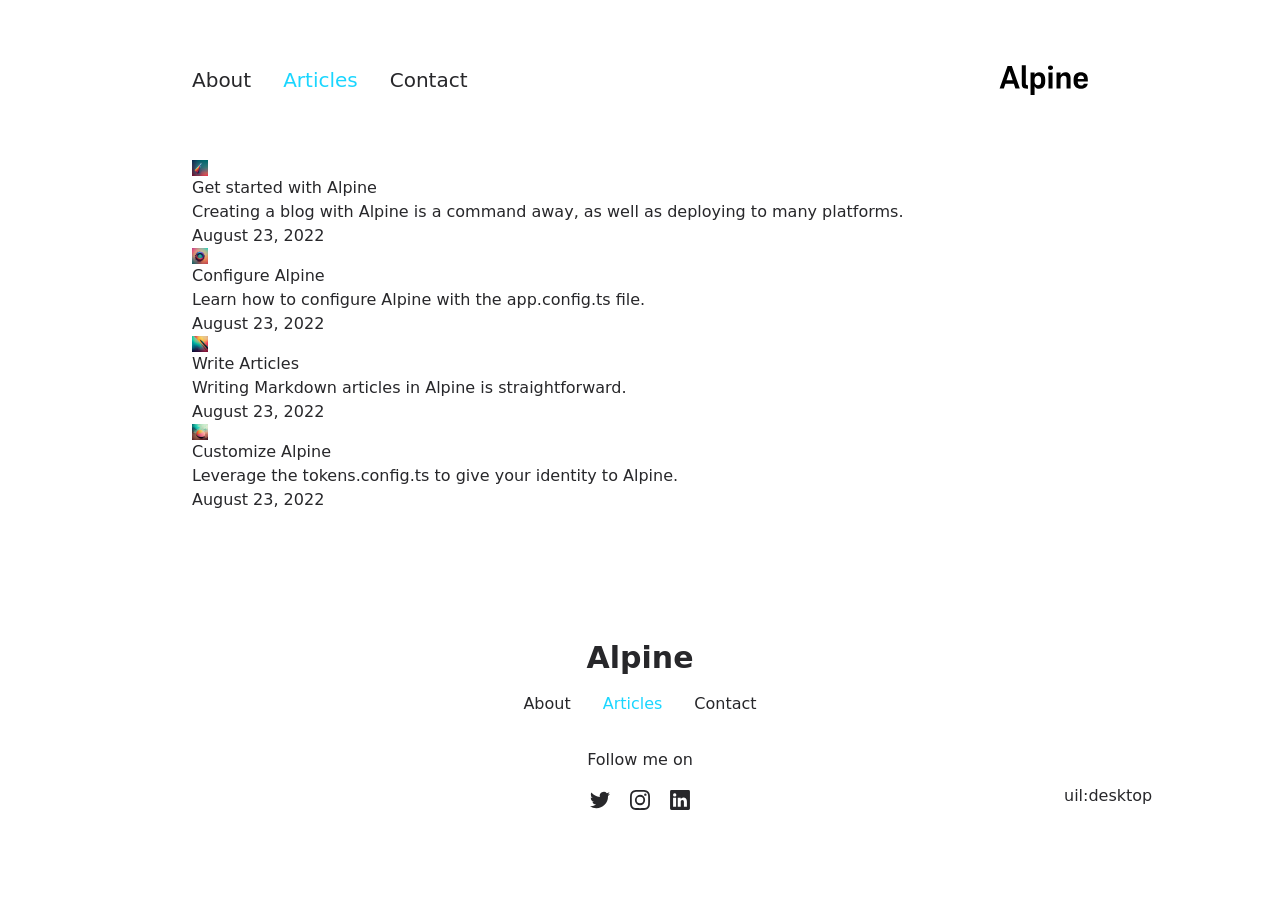
==== articles/index.html @ 0b869fdc "Deploying to gh-pages from @ jnelaw/ce-alpine@2fc4d2d5ad911699469a47e5c5012a560722c5a4 🚀" ====
<!DOCTYPE html>
<html lang="en">
<head><meta charset="utf-8">
<title>Articles</title>
<meta name="viewport" content="width=device-width, initial-scale=1">
<meta name="twitter:card" content="summary_large_image">
<meta name="description" content="The minimalist blog theme">
<meta property="og:description" content="The minimalist blog theme">
<meta property="og:image" content="/social-card-preview.png">
<meta property="og:image:width" content="400">
<meta property="og:image:height" content="300">
<meta property="og:image:alt" content="An image showcasing my project.">
<meta property="og:title" content="Articles"><link rel="preload" as="fetch" crossorigin="anonymous" href="/articles/_payload.json"><style id="pinceau-theme">@media { :root {--pinceau-mq: initial; --alpine-readableLine: 68ch;--alpine-backdrop-backgroundColor: #f4f4f5b3;--prose-code-inline-padding: 0.2rem 0.375rem 0.2rem 0.375rem;--prose-code-block-backdropFilter: contrast(1);--prose-code-block-border-style: solid;--prose-code-block-border-width: 1px;--prose-tbody-tr-borderBottom-style: dashed;--prose-tbody-tr-borderBottom-width: 1px;--prose-th-textAlign: inherit;--prose-thead-borderBottom-style: solid;--prose-thead-borderBottom-width: 1px;--prose-thead-border-style: solid;--prose-thead-border-width: 0px;--prose-table-textAlign: start;--prose-hr-width: 1px;--prose-hr-style: solid;--prose-li-listStylePosition: outside;--prose-ol-li-markerColor: currentColor;--prose-ol-paddingInlineStart: 21px;--prose-ol-listStyleType: decimal;--prose-ul-li-markerColor: currentColor;--prose-ul-paddingInlineStart: 21px;--prose-ul-listStyleType: disc;--prose-blockquote-border-style: solid;--prose-blockquote-border-width: 4px;--prose-blockquote-quotes: '201C' '201D' '2018' '2019';--prose-blockquote-paddingInlineStart: 24px;--prose-a-code-color-hover: currentColor;--prose-a-code-color-static: currentColor;--prose-a-hasCode-borderBottom: none;--prose-a-border-distance: 2px;--prose-a-border-color-hover: currentColor;--prose-a-border-color-static: currentColor;--prose-a-border-style-hover: solid;--prose-a-border-style-static: dashed;--prose-a-border-width: 1px;--prose-a-color-static: inherit;--prose-a-textDecoration: none;--prose-h6-margin: 3rem 0 2rem;--prose-h5-margin: 3rem 0 2rem;--prose-h4-margin: 3rem 0 2rem;--prose-h3-margin: 3rem 0 2rem;--prose-h2-margin: 3rem 0 2rem;--prose-h1-margin: 0 0 2rem;--prose-p-fontSize: 18px;--typography-lead-loose: 2;--typography-lead-relaxed: 1.625;--typography-lead-normal: 1.5;--typography-lead-snug: 1.375;--typography-lead-tight: 1.25;--typography-lead-none: 1;--typography-lead-10: 2.5rem;--typography-lead-9: 2.25rem;--typography-lead-8: 2rem;--typography-lead-7: 1.75rem;--typography-lead-6: 1.5rem;--typography-lead-5: 1.25rem;--typography-lead-4: 1rem;--typography-lead-3: .75rem;--typography-lead-2: .5rem;--typography-lead-1: .025rem;--typography-fontWeight-black: 900;--typography-fontWeight-extrabold: 800;--typography-fontWeight-bold: 700;--typography-fontWeight-semibold: 600;--typography-fontWeight-medium: 500;--typography-fontWeight-normal: 400;--typography-fontWeight-light: 300;--typography-fontWeight-extralight: 200;--typography-fontWeight-thin: 100;--typography-fontSize-9xl: 128px;--typography-fontSize-8xl: 96px;--typography-fontSize-7xl: 72px;--typography-fontSize-6xl: 60px;--typography-fontSize-5xl: 48px;--typography-fontSize-4xl: 36px;--typography-fontSize-3xl: 30px;--typography-fontSize-2xl: 24px;--typography-fontSize-xl: 20px;--typography-fontSize-lg: 18px;--typography-fontSize-base: 16px;--typography-fontSize-sm: 14px;--typography-fontSize-xs: 12px;--typography-letterSpacing-wide: 0.025em;--typography-letterSpacing-tight: -0.025em;--typography-verticalMargin-base: 24px;--typography-verticalMargin-sm: 16px;--elements-border-secondary-hover: [object Object];--elements-backdrop-background: #fffc;--elements-backdrop-filter: saturate(200%) blur(20px);--elements-container-maxWidth: 64rem;--lead-loose: 2;--lead-relaxed: 1.625;--lead-normal: 1.5;--lead-snug: 1.375;--lead-tight: 1.25;--lead-none: 1;--lead-10: 2.5rem;--lead-9: 2.25rem;--lead-8: 2rem;--lead-7: 1.75rem;--lead-6: 1.5rem;--lead-5: 1.25rem;--lead-4: 1rem;--lead-3: .75rem;--lead-2: .5rem;--lead-1: .025rem;--letterSpacing-widest: 0.1em;--letterSpacing-wider: 0.05em;--letterSpacing-wide: 0.025em;--letterSpacing-normal: 0em;--letterSpacing-tight: -0.025em;--letterSpacing-tighter: -0.05em;--fontSize-9xl: 8rem;--fontSize-8xl: 6rem;--fontSize-7xl: 4.5rem;--fontSize-6xl: 3.75rem;--fontSize-5xl: 3rem;--fontSize-4xl: 2.25rem;--fontSize-3xl: 1.875rem;--fontSize-2xl: 1.5rem;--fontSize-xl: 1.25rem;--fontSize-lg: 1.125rem;--fontSize-base: 1rem;--fontSize-sm: 0.875rem;--fontSize-xs: 0.75rem;--fontWeight-black: 900;--fontWeight-extrabold: 800;--fontWeight-bold: 700;--fontWeight-semibold: 600;--fontWeight-medium: 500;--fontWeight-normal: 400;--fontWeight-light: 300;--fontWeight-extralight: 200;--fontWeight-thin: 100;--font-mono: ui-monospace, SFMono-Regular, Menlo, Monaco, Consolas, Liberation Mono, Courier New, monospace;--font-serif: ui-serif, Georgia, Cambria, Times New Roman, Times, serif;--font-sans: ui-sans-serif, system-ui, -apple-system, BlinkMacSystemFont, Segoe UI, Roboto, Helvetica Neue, Arial, Noto Sans, sans-serif, Apple Color Emoji, Segoe UI Emoji, Segoe UI Symbol, Noto Color Emoji;--opacity-total: 1;--opacity-high: 0.8;--opacity-medium: 0.5;--opacity-soft: 0.3;--opacity-light: 0.15;--opacity-bright: 0.1;--opacity-noOpacity: 0;--borderWidth-lg: 3px;--borderWidth-md: 2px;--borderWidth-sm: 1px;--borderWidth-noBorder: 0;--space-rem-875: 0.875rem;--space-rem-625: 0.625rem;--space-rem-375: 0.375rem;--space-rem-125: 0.125rem;--space-px: 1px;--space-128: 32rem;--space-96: 24rem;--space-80: 20rem;--space-72: 18rem;--space-64: 16rem;--space-60: 15rem;--space-56: 14rem;--space-52: 13rem;--space-48: 12rem;--space-44: 11rem;--space-40: 10rem;--space-36: 9rem;--space-32: 8rem;--space-28: 7rem;--space-24: 6rem;--space-20: 5rem;--space-16: 4rem;--space-14: 3.5rem;--space-12: 3rem;--space-11: 2.75rem;--space-10: 2.5rem;--space-9: 2.25rem;--space-8: 2rem;--space-7: 1.75rem;--space-6: 1.5rem;--space-5: 1.25rem;--space-4: 1rem;--space-3: 0.75rem;--space-2: 0.5rem;--space-1: 0.25rem;--space-0: 0px;--size-full: 100%;--size-7xl: 80rem;--size-6xl: 72rem;--size-5xl: 64rem;--size-4xl: 56rem;--size-3xl: 48rem;--size-2xl: 42rem;--size-xl: 36rem;--size-lg: 32rem;--size-md: 28rem;--size-sm: 24rem;--size-xs: 20rem;--size-200: 200px;--size-104: 104px;--size-80: 80px;--size-64: 64px;--size-56: 56px;--size-48: 48px;--size-40: 40px;--size-32: 32px;--size-24: 24px;--size-20: 20px;--size-16: 16px;--size-12: 12px;--size-8: 8px;--size-6: 6px;--size-4: 4px;--size-2: 2px;--size-0: 0px;--radii-full: 9999px;--radii-3xl: 1.75rem;--radii-2xl: 1.5rem;--radii-xl: 1rem;--radii-lg: 0.75rem;--radii-md: 0.5rem;--radii-sm: 0.375rem;--radii-xs: 0.25rem;--radii-2xs: 0.125rem;--radii-none: 0px;--shadow-none: 0px 0px 0px 0px transparent;--shadow-lg: 0px 10px 15px -3px #000000, 0px 4px 6px -4px #000000;--shadow-md: 0px 4px 6px -1px #000000, 0px 2px 4px -2px #000000;--shadow-sm: 0px 1px 3px 0px #000000, 0px 1px 2px -1px #000000;--shadow-xs: 0px 1px 2px 0px #000000;--height-screen: 100vh;--width-screen: 100vw;--color-primary-900: #002e38;--color-primary-800: #005c70;--color-primary-700: #008aa9;--color-primary-600: #00b9e1;--color-primary-500: #1ad6ff;--color-primary-400: #40ddff;--color-primary-300: #66e4ff;--color-primary-200: #8deaff;--color-primary-100: #b3f1ff;--color-primary-50: #d9f8ff;--color-ruby-900: #380011;--color-ruby-800: #700021;--color-ruby-700: #a90032;--color-ruby-600: #e10043;--color-ruby-500: #ff1a5e;--color-ruby-400: #ff4079;--color-ruby-300: #ff6694;--color-ruby-200: #ff8dae;--color-ruby-100: #ffb3c9;--color-ruby-50: #ffd9e4;--color-pink-900: #380025;--color-pink-800: #70004b;--color-pink-700: #a90070;--color-pink-600: #e10095;--color-pink-500: #ff1ab2;--color-pink-400: #ff40bf;--color-pink-300: #ff66cc;--color-pink-200: #ff8dd8;--color-pink-100: #ffb3e5;--color-pink-50: #ffd9f2;--color-purple-900: #190038;--color-purple-800: #330070;--color-purple-700: #4c00a9;--color-purple-600: #6500e1;--color-purple-500: #811aff;--color-purple-400: #9640ff;--color-purple-300: #ab66ff;--color-purple-200: #c08dff;--color-purple-100: #d5b3ff;--color-purple-50: #ead9ff;--color-royalblue-900: #0b0531;--color-royalblue-800: #160a62;--color-royalblue-700: #211093;--color-royalblue-600: #2c15c4;--color-royalblue-500: #4127e8;--color-royalblue-400: #614bec;--color-royalblue-300: #806ff0;--color-royalblue-200: #a093f3;--color-royalblue-100: #c0b7f7;--color-royalblue-50: #dfdbfb;--color-indigoblue-900: #001238;--color-indigoblue-800: #002370;--color-indigoblue-700: #0035a9;--color-indigoblue-600: #0047e1;--color-indigoblue-500: #1a62ff;--color-indigoblue-400: #407cff;--color-indigoblue-300: #6696ff;--color-indigoblue-200: #8db0ff;--color-indigoblue-100: #b3cbff;--color-indigoblue-50: #d9e5ff;--color-blue-900: #002438;--color-blue-800: #004870;--color-blue-700: #006ca9;--color-blue-600: #0090e1;--color-blue-500: #1aadff;--color-blue-400: #40bbff;--color-blue-300: #66c8ff;--color-blue-200: #8dd6ff;--color-blue-100: #b3e4ff;--color-blue-50: #d9f1ff;--color-lightblue-900: #002e38;--color-lightblue-800: #005c70;--color-lightblue-700: #008aa9;--color-lightblue-600: #00b9e1;--color-lightblue-500: #1ad6ff;--color-lightblue-400: #40ddff;--color-lightblue-300: #66e4ff;--color-lightblue-200: #8deaff;--color-lightblue-100: #b3f1ff;--color-lightblue-50: #d9f8ff;--color-teal-900: #062a28;--color-teal-800: #0b544f;--color-teal-700: #117d77;--color-teal-600: #16a79e;--color-teal-500: #1cd1c6;--color-teal-400: #36e4da;--color-teal-300: #5fe9e1;--color-teal-200: #87efe9;--color-teal-100: #aff4f0;--color-teal-50: #d7faf8;--color-pear-900: #2a2b09;--color-pear-800: #545512;--color-pear-700: #7e801b;--color-pear-600: #a8aa24;--color-pear-500: #d0d32f;--color-pear-400: #d8da52;--color-pear-300: #e0e274;--color-pear-200: #e8e997;--color-pear-100: #eff0ba;--color-pear-50: #f7f8dc;--color-red-900: #380300;--color-red-800: #700700;--color-red-700: #a90a00;--color-red-600: #e10e00;--color-red-500: #ff281a;--color-red-400: #ff4c40;--color-red-300: #ff7066;--color-red-200: #ff948d;--color-red-100: #ffb7b3;--color-red-50: #ffdbd9;--color-orange-900: #381800;--color-orange-800: #702f00;--color-orange-700: #a94700;--color-orange-600: #e15e00;--color-orange-500: #ff7a1a;--color-orange-400: #ff9040;--color-orange-300: #ffa666;--color-orange-200: #ffbd8d;--color-orange-100: #ffd3b3;--color-orange-50: #ffe9d9;--color-yellow-900: #362b03;--color-yellow-800: #6d5605;--color-yellow-700: #a38108;--color-yellow-600: #daac0a;--color-yellow-500: #f5c828;--color-yellow-400: #f7d14c;--color-yellow-300: #f8da70;--color-yellow-200: #fae393;--color-yellow-100: #fcedb7;--color-yellow-50: #fdf6db;--color-green-900: #003f25;--color-green-800: #005e38;--color-green-700: #007e4a;--color-green-600: #009d5d;--color-green-500: #00bd6f;--color-green-400: #00dc82;--color-green-300: #30ffaa;--color-green-200: #83ffcc;--color-green-100: #acffdd;--color-green-50: #d6ffee;--color-gray-900: #18181B;--color-gray-800: #27272A;--color-gray-700: #3f3f46;--color-gray-600: #52525B;--color-gray-500: #71717A;--color-gray-400: #a1a1aa;--color-gray-300: #D4d4d8;--color-gray-200: #e4e4e7;--color-gray-100: #f4f4f5;--color-gray-50: #fafafa;--color-black: #0c0c0d;--color-white: #FFFFFF;--media-portrait: only screen and (orientation: portrait);--media-landscape: only screen and (orientation: landscape);--media-rm: (prefers-reduced-motion: reduce);--media-2xl: (min-width: 1536px);--media-xl: (min-width: 1280px);--media-lg: (min-width: 1024px);--media-md: (min-width: 768px);--media-sm: (min-width: 640px);--media-xs: (min-width: 475px);--alpine-body-color: var(--color-gray-800);--alpine-body-backgroundColor: var(--color-white);--prose-code-inline-fontWeight: var(--typography-fontWeight-normal);--prose-code-inline-fontSize: var(--typography-fontSize-sm);--prose-code-inline-borderRadius: var(--radii-xs);--prose-code-block-pre-padding: var(--typography-verticalMargin-sm);--prose-code-block-margin: var(--typography-verticalMargin-base) 0;--prose-code-block-fontSize: var(--typography-fontSize-sm);--prose-tbody-code-inline-fontSize: var(--typography-fontSize-sm);--prose-tbody-td-padding: var(--typography-verticalMargin-sm);--prose-th-fontWeight: var(--typography-fontWeight-semibold);--prose-th-padding: 0 var(--typography-verticalMargin-sm) var(--typography-verticalMargin-sm) var(--typography-verticalMargin-sm);--prose-table-lineHeight: var(--typography-lead-6);--prose-table-fontSize: var(--typography-fontSize-sm);--prose-table-margin: var(--typography-verticalMargin-base) 0;--prose-hr-margin: var(--typography-verticalMargin-base) 0;--prose-li-margin: var(--typography-verticalMargin-sm) 0;--prose-ol-margin: var(--typography-verticalMargin-base) 0;--prose-ul-margin: var(--typography-verticalMargin-base) 0;--prose-blockquote-margin: var(--typography-verticalMargin-base) 0;--prose-a-code-border-style: var(--prose-a-border-style-static);--prose-a-code-border-width: var(--prose-a-border-width);--prose-a-fontWeight: var(--typography-fontWeight-medium);--prose-img-margin: var(--typography-verticalMargin-base) 0;--prose-strong-fontWeight: var(--typography-fontWeight-semibold);--prose-h6-iconSize: var(--typography-fontSize-base);--prose-h6-fontWeight: var(--typography-fontWeight-semibold);--prose-h6-lineHeight: var(--typography-lead-normal);--prose-h6-fontSize: var(--typography-fontSize-lg);--prose-h5-iconSize: var(--typography-fontSize-lg);--prose-h5-fontWeight: var(--typography-fontWeight-semibold);--prose-h5-lineHeight: var(--typography-lead-snug);--prose-h5-fontSize: var(--typography-fontSize-xl);--prose-h4-iconSize: var(--typography-fontSize-lg);--prose-h4-letterSpacing: var(--typography-letterSpacing-tight);--prose-h4-fontWeight: var(--typography-fontWeight-semibold);--prose-h4-lineHeight: var(--typography-lead-snug);--prose-h4-fontSize: var(--typography-fontSize-2xl);--prose-h3-iconSize: var(--typography-fontSize-xl);--prose-h3-letterSpacing: var(--typography-letterSpacing-tight);--prose-h3-fontWeight: var(--typography-fontWeight-semibold);--prose-h3-lineHeight: var(--typography-lead-snug);--prose-h3-fontSize: var(--typography-fontSize-3xl);--prose-h2-iconSize: var(--typography-fontSize-2xl);--prose-h2-letterSpacing: var(--typography-letterSpacing-tight);--prose-h2-fontWeight: var(--typography-fontWeight-semibold);--prose-h2-lineHeight: var(--typography-lead-tight);--prose-h2-fontSize: var(--typography-fontSize-4xl);--prose-h1-iconSize: var(--typography-fontSize-3xl);--prose-h1-letterSpacing: var(--typography-letterSpacing-tight);--prose-h1-fontWeight: var(--typography-fontWeight-bold);--prose-h1-lineHeight: var(--typography-lead-tight);--prose-h1-fontSize: var(--typography-fontSize-5xl);--prose-p-br-margin: var(--typography-verticalMargin-base) 0 0 0;--prose-p-margin: var(--typography-verticalMargin-base) 0;--prose-p-lineHeight: var(--typography-lead-normal);--typography-color-primary-900: var(--color-primary-900);--typography-color-primary-800: var(--color-primary-800);--typography-color-primary-700: var(--color-primary-700);--typography-color-primary-600: var(--color-primary-600);--typography-color-primary-500: var(--color-primary-500);--typography-color-primary-400: var(--color-primary-400);--typography-color-primary-300: var(--color-primary-300);--typography-color-primary-200: var(--color-primary-200);--typography-color-primary-100: var(--color-primary-100);--typography-color-primary-50: var(--color-primary-50);--typography-font-code: var(--font-mono);--typography-font-body: var(--font-sans);--typography-font-display: var(--font-sans);--typography-body-backgroundColor: var(--color-white);--typography-body-color: var(--color-black);--elements-state-danger-borderColor-secondary: var(--color-red-200);--elements-state-danger-borderColor-primary: var(--color-red-100);--elements-state-danger-backgroundColor-secondary: var(--color-red-100);--elements-state-danger-backgroundColor-primary: var(--color-red-50);--elements-state-danger-color-secondary: var(--color-red-600);--elements-state-danger-color-primary: var(--color-red-500);--elements-state-warning-borderColor-secondary: var(--color-yellow-200);--elements-state-warning-borderColor-primary: var(--color-yellow-100);--elements-state-warning-backgroundColor-secondary: var(--color-yellow-100);--elements-state-warning-backgroundColor-primary: var(--color-yellow-50);--elements-state-warning-color-secondary: var(--color-yellow-700);--elements-state-warning-color-primary: var(--color-yellow-600);--elements-state-success-borderColor-secondary: var(--color-green-200);--elements-state-success-borderColor-primary: var(--color-green-100);--elements-state-success-backgroundColor-secondary: var(--color-green-100);--elements-state-success-backgroundColor-primary: var(--color-green-50);--elements-state-success-color-secondary: var(--color-green-600);--elements-state-success-color-primary: var(--color-green-500);--elements-state-info-borderColor-secondary: var(--color-blue-200);--elements-state-info-borderColor-primary: var(--color-blue-100);--elements-state-info-backgroundColor-secondary: var(--color-blue-100);--elements-state-info-backgroundColor-primary: var(--color-blue-50);--elements-state-info-color-secondary: var(--color-blue-600);--elements-state-info-color-primary: var(--color-blue-500);--elements-state-primary-borderColor-secondary: var(--color-primary-200);--elements-state-primary-borderColor-primary: var(--color-primary-100);--elements-state-primary-backgroundColor-secondary: var(--color-primary-100);--elements-state-primary-backgroundColor-primary: var(--color-primary-50);--elements-state-primary-color-secondary: var(--color-primary-700);--elements-state-primary-color-primary: var(--color-primary-600);--elements-surface-secondary-backgroundColor: var(--color-gray-200);--elements-surface-primary-backgroundColor: var(--color-gray-100);--elements-surface-background-base: var(--color-gray-100);--elements-border-secondary-static: var(--color-gray-200);--elements-border-primary-hover: var(--color-gray-200);--elements-border-primary-static: var(--color-gray-100);--elements-container-padding-md: var(--space-16);--elements-container-padding-sm: var(--space-12);--elements-container-padding-xs: var(--space-8);--elements-container-padding-mobile: var(--space-6);--elements-text-secondary-color-hover: var(--color-gray-700);--elements-text-secondary-color-static: var(--color-gray-500);--elements-text-primary-color-static: var(--color-gray-900);--text-6xl-lineHeight: var(--lead-none);--text-6xl-fontSize: var(--fontSize-6xl);--text-5xl-lineHeight: var(--lead-none);--text-5xl-fontSize: var(--fontSize-5xl);--text-4xl-lineHeight: var(--lead-10);--text-4xl-fontSize: var(--fontSize-4xl);--text-3xl-lineHeight: var(--lead-9);--text-3xl-fontSize: var(--fontSize-3xl);--text-2xl-lineHeight: var(--lead-8);--text-2xl-fontSize: var(--fontSize-2xl);--text-xl-lineHeight: var(--lead-7);--text-xl-fontSize: var(--fontSize-xl);--text-lg-lineHeight: var(--lead-7);--text-lg-fontSize: var(--fontSize-lg);--text-base-lineHeight: var(--lead-6);--text-base-fontSize: var(--fontSize-base);--text-sm-lineHeight: var(--lead-5);--text-sm-fontSize: var(--fontSize-sm);--text-xs-lineHeight: var(--lead-4);--text-xs-fontSize: var(--fontSize-xs);--shadow-2xl: 0px 25px 50px -12px var(--color-gray-900);--shadow-xl: 0px 20px 25px -5px var(--color-gray-400), 0px 8px 10px -6px #000000;--color-secondary-900: var(--color-gray-900);--color-secondary-800: var(--color-gray-800);--color-secondary-700: var(--color-gray-700);--color-secondary-600: var(--color-gray-600);--color-secondary-500: var(--color-gray-500);--color-secondary-400: var(--color-gray-400);--color-secondary-300: var(--color-gray-300);--color-secondary-200: var(--color-gray-200);--color-secondary-100: var(--color-gray-100);--color-secondary-50: var(--color-gray-50);--prose-a-code-background-hover: var(--typography-color-primary-50);--prose-a-code-border-color-hover: var(--typography-color-primary-500);--prose-a-color-hover: var(--typography-color-primary-500);--typography-color-secondary-900: var(--color-secondary-900);--typography-color-secondary-800: var(--color-secondary-800);--typography-color-secondary-700: var(--color-secondary-700);--typography-color-secondary-600: var(--color-secondary-600);--typography-color-secondary-500: var(--color-secondary-500);--typography-color-secondary-400: var(--color-secondary-400);--typography-color-secondary-300: var(--color-secondary-300);--typography-color-secondary-200: var(--color-secondary-200);--typography-color-secondary-100: var(--color-secondary-100);--typography-color-secondary-50: var(--color-secondary-50);--prose-code-inline-backgroundColor: var(--typography-color-secondary-100);--prose-code-inline-color: var(--typography-color-secondary-700);--prose-code-block-backgroundColor: var(--typography-color-secondary-100);--prose-code-block-color: var(--typography-color-secondary-700);--prose-code-block-border-color: var(--typography-color-secondary-200);--prose-tbody-tr-borderBottom-color: var(--typography-color-secondary-200);--prose-th-color: var(--typography-color-secondary-600);--prose-thead-borderBottom-color: var(--typography-color-secondary-200);--prose-thead-border-color: var(--typography-color-secondary-300);--prose-hr-color: var(--typography-color-secondary-200);--prose-blockquote-border-color: var(--typography-color-secondary-200);--prose-blockquote-color: var(--typography-color-secondary-500);--prose-a-code-border-color-static: var(--typography-color-secondary-400); } }@media { :root.dark {--pinceau-mq: dark; --alpine-backdrop-backgroundColor: #18181bb3;--prose-code-block-backdropFilter: contrast(1);--prose-ol-li-markerColor: currentColor;--prose-ul-li-markerColor: currentColor;--prose-a-code-color-hover: currentColor;--prose-a-code-color-static: currentColor;--prose-a-border-color-hover: currentColor;--prose-a-border-color-static: currentColor;--prose-a-color-static: inherit;--elements-backdrop-background: #0c0d0ccc;--alpine-body-color: var(--color-gray-200);--alpine-body-backgroundColor: var(--color-black);--typography-body-backgroundColor: var(--color-black);--typography-body-color: var(--color-white);--elements-state-danger-borderColor-secondary: var(--color-red-700);--elements-state-danger-borderColor-primary: var(--color-red-800);--elements-state-danger-backgroundColor-secondary: var(--color-red-800);--elements-state-danger-backgroundColor-primary: var(--color-red-900);--elements-state-danger-color-secondary: var(--color-red-200);--elements-state-danger-color-primary: var(--color-red-300);--elements-state-warning-borderColor-secondary: var(--color-yellow-700);--elements-state-warning-borderColor-primary: var(--color-yellow-800);--elements-state-warning-backgroundColor-secondary: var(--color-yellow-800);--elements-state-warning-backgroundColor-primary: var(--color-yellow-900);--elements-state-warning-color-secondary: var(--color-yellow-200);--elements-state-warning-color-primary: var(--color-yellow-400);--elements-state-success-borderColor-secondary: var(--color-green-700);--elements-state-success-borderColor-primary: var(--color-green-800);--elements-state-success-backgroundColor-secondary: var(--color-green-800);--elements-state-success-backgroundColor-primary: var(--color-green-900);--elements-state-success-color-secondary: var(--color-green-200);--elements-state-success-color-primary: var(--color-green-400);--elements-state-info-borderColor-secondary: var(--color-blue-700);--elements-state-info-borderColor-primary: var(--color-blue-800);--elements-state-info-backgroundColor-secondary: var(--color-blue-800);--elements-state-info-backgroundColor-primary: var(--color-blue-900);--elements-state-info-color-secondary: var(--color-blue-200);--elements-state-info-color-primary: var(--color-blue-400);--elements-state-primary-borderColor-secondary: var(--color-primary-700);--elements-state-primary-borderColor-primary: var(--color-primary-800);--elements-state-primary-backgroundColor-secondary: var(--color-primary-800);--elements-state-primary-backgroundColor-primary: var(--color-primary-900);--elements-state-primary-color-secondary: var(--color-primary-200);--elements-state-primary-color-primary: var(--color-primary-400);--elements-surface-secondary-backgroundColor: var(--color-gray-800);--elements-surface-primary-backgroundColor: var(--color-gray-900);--elements-surface-background-base: var(--color-gray-900);--elements-border-secondary-static: var(--color-gray-800);--elements-border-primary-hover: var(--color-gray-800);--elements-border-primary-static: var(--color-gray-900);--elements-text-secondary-color-hover: var(--color-gray-200);--elements-text-secondary-color-static: var(--color-gray-400);--elements-text-primary-color-static: var(--color-gray-50);--prose-a-code-background-hover: var(--typography-color-primary-900);--prose-a-code-border-color-hover: var(--typography-color-primary-600);--prose-a-color-hover: var(--typography-color-primary-400);--prose-code-inline-backgroundColor: var(--typography-color-secondary-800);--prose-code-inline-color: var(--typography-color-secondary-200);--prose-code-block-backgroundColor: var(--typography-color-secondary-900);--prose-code-block-color: var(--typography-color-secondary-200);--prose-code-block-border-color: var(--typography-color-secondary-800);--prose-tbody-tr-borderBottom-color: var(--typography-color-secondary-800);--prose-th-color: var(--typography-color-secondary-400);--prose-thead-borderBottom-color: var(--typography-color-secondary-800);--prose-thead-border-color: var(--typography-color-secondary-600);--prose-hr-color: var(--typography-color-secondary-800);--prose-blockquote-border-color: var(--typography-color-secondary-700);--prose-blockquote-color: var(--typography-color-secondary-400);--prose-a-code-border-color-static: var(--typography-color-secondary-600); } }</style><style id="pinceau-runtime-hydratable">@media{.phy[--]{--puid:Mchp_y-v;}.pv-SUlMjn{max-width:var(--elements-container-maxWidth);padding-left:var(--elements-container-padding-mobile);padding-right:var(--elements-container-padding-mobile);}@media (min-width: 475px){.pv-SUlMjn{padding-left:var(--elements-container-padding-xs);padding-right:var(--elements-container-padding-xs);}}@media (min-width: 640px){.pv-SUlMjn{padding-left:var(--elements-container-padding-sm);padding-right:var(--elements-container-padding-sm);}}@media (min-width: 768px){.pv-SUlMjn{padding-left:var(--elements-container-padding-md);padding-right:var(--elements-container-padding-md);}}} </style><link rel="modulepreload" as="script" crossorigin href="/_nuxt/entry.5566e4a0.js"><link rel="preload" as="style" href="/_nuxt/entry.2b709d1c.css"><link rel="modulepreload" as="script" crossorigin href="/_nuxt/NuxtImg.a597a87a.js"><link rel="modulepreload" as="script" crossorigin href="/_nuxt/document-driven.cd6c20a4.js"><link rel="modulepreload" as="script" crossorigin href="/_nuxt/DocumentDrivenEmpty.edfa5060.js"><link rel="modulepreload" as="script" crossorigin href="/_nuxt/ContentRenderer.788649c7.js"><link rel="modulepreload" as="script" crossorigin href="/_nuxt/ContentRendererMarkdown.4164a904.js"><link rel="modulepreload" as="script" crossorigin href="/_nuxt/DocumentDrivenNotFound.c0fc6e75.js"><link rel="preload" as="style" href="/_nuxt/DocumentDrivenNotFound.aa939160.css"><link rel="modulepreload" as="script" crossorigin href="/_nuxt/page.f5e42f3b.js"><link rel="modulepreload" as="script" crossorigin href="/_nuxt/ArticlesList.0baa764b.js"><link rel="preload" as="style" href="/_nuxt/ArticlesList.e80b7ae7.css"><link rel="modulepreload" as="script" crossorigin href="/_nuxt/ArticlesListItem.a2f19a0e.js"><link rel="preload" as="style" href="/_nuxt/ArticlesListItem.ad08ebb7.css"><link rel="modulepreload" as="script" crossorigin href="/_nuxt/date.824a539b.js"><link rel="modulepreload" as="script" crossorigin href="/_nuxt/ProseA.c542b613.js"><link rel="preload" as="style" href="/_nuxt/ProseA.baee409d.css"><link rel="modulepreload" as="script" crossorigin href="/_nuxt/ProseCodeInline.a3159ffc.js"><link rel="preload" as="style" href="/_nuxt/ProseCodeInline.873c7ac7.css"><link rel="modulepreload" as="script" crossorigin href="/_nuxt/asyncData.844bccfe.js"><link rel="prefetch" as="style" href="/_nuxt/article.06aa1a19.css"><link rel="prefetch" as="script" crossorigin href="/_nuxt/article.e938b8ec.js"><link rel="prefetch" as="script" crossorigin href="/_nuxt/default.c2d03955.js"><link rel="prefetch" as="script" crossorigin href="/_nuxt/client-db.44644c46.js"><link rel="prefetch" as="script" crossorigin href="/_nuxt/debug.0035d602.js"><link rel="prefetch" as="style" href="/_nuxt/useStudio.a92b5f33.css"><link rel="prefetch" as="script" crossorigin href="/_nuxt/useStudio.1464136a.js"><link rel="prefetch" as="style" href="/_nuxt/error-404.7910d5ca.css"><link rel="prefetch" as="script" crossorigin href="/_nuxt/error-404.369df756.js"><link rel="prefetch" as="style" href="/_nuxt/error-500.1db01289.css"><link rel="prefetch" as="script" crossorigin href="/_nuxt/error-500.b4777965.js"><link rel="stylesheet" href="/_nuxt/entry.2b709d1c.css"><link rel="stylesheet" href="/_nuxt/DocumentDrivenNotFound.aa939160.css"><link rel="stylesheet" href="/_nuxt/ArticlesList.e80b7ae7.css"><link rel="stylesheet" href="/_nuxt/ArticlesListItem.ad08ebb7.css"><link rel="stylesheet" href="/_nuxt/ProseA.baee409d.css"><link rel="stylesheet" href="/_nuxt/ProseCodeInline.873c7ac7.css"><script>"use strict";(()=>{const a=window,e=document.documentElement,m=["dark","light"],c=window.localStorage.getItem("nuxt-color-mode")||"system";let n=c==="system"?f():c;const l=e.getAttribute("data-color-mode-forced");l&&(n=l),i(n),a["__NUXT_COLOR_MODE__"]={preference:c,value:n,getColorScheme:f,addColorScheme:i,removeColorScheme:d};function i(o){const t=""+o+"",s="";e.classList?e.classList.add(t):e.className+=" "+t,s&&e.setAttribute("data-"+s,o)}function d(o){const t=""+o+"",s="";e.classList?e.classList.remove(t):e.className=e.className.replace(new RegExp(t,"g"),""),s&&e.removeAttribute("data-"+s)}function r(o){return a.matchMedia("(prefers-color-scheme"+o+")")}function f(){if(a.matchMedia&&r("").media!=="not all"){for(const o of m)if(r(":"+o).matches)return o}return"light"}})();
</script></head>
<body ><div id="__nuxt"><div class="container pv-SUlMjn pc-Mchp_y app-layout" data-v-93c22c3b data-v-6d327d86><!--[--><div class="nuxt-progress" style="width:0%;height:3px;opacity:0;background-size:Infinity% auto;" data-v-93c22c3b></div><header class="right" data-v-93c22c3b data-v-ebfd1e7c><div class="menu" data-v-ebfd1e7c><button aria-label="Navigation Menu" data-v-ebfd1e7c><svg width="24" height="24" viewBox="0 0 68 68" fill="currentColor" xmlns="http://www.w3.org/2000/svg" data-v-ebfd1e7c><path d="M8 34C8 32.1362 8 31.2044 8.30448 30.4693C8.71046 29.4892 9.48915 28.7105 10.4693 28.3045C11.2044 28 12.1362 28 14 28C15.8638 28 16.7956 28 17.5307 28.3045C18.5108 28.7105 19.2895 29.4892 19.6955 30.4693C20 31.2044 20 32.1362 20 34C20 35.8638 20 36.7956 19.6955 37.5307C19.2895 38.5108 18.5108 39.2895 17.5307 39.6955C16.7956 40 15.8638 40 14 40C12.1362 40 11.2044 40 10.4693 39.6955C9.48915 39.2895 8.71046 38.5108 8.30448 37.5307C8 36.7956 8 35.8638 8 34Z" data-v-ebfd1e7c></path><path d="M28 34C28 32.1362 28 31.2044 28.3045 30.4693C28.7105 29.4892 29.4892 28.7105 30.4693 28.3045C31.2044 28 32.1362 28 34 28C35.8638 28 36.7956 28 37.5307 28.3045C38.5108 28.7105 39.2895 29.4892 39.6955 30.4693C40 31.2044 40 32.1362 40 34C40 35.8638 40 36.7956 39.6955 37.5307C39.2895 38.5108 38.5108 39.2895 37.5307 39.6955C36.7956 40 35.8638 40 34 40C32.1362 40 31.2044 40 30.4693 39.6955C29.4892 39.2895 28.7105 38.5108 28.3045 37.5307C28 36.7956 28 35.8638 28 34Z" data-v-ebfd1e7c></path><path d="M48 34C48 32.1362 48 31.2044 48.3045 30.4693C48.7105 29.4892 49.4892 28.7105 50.4693 28.3045C51.2044 28 52.1362 28 54 28C55.8638 28 56.7956 28 57.5307 28.3045C58.5108 28.7105 59.2895 29.4892 59.6955 30.4693C60 31.2044 60 32.1362 60 34C60 35.8638 60 36.7956 59.6955 37.5307C59.2895 38.5108 58.5108 39.2895 57.5307 39.6955C56.7956 40 55.8638 40 54 40C52.1362 40 51.2044 40 50.4693 39.6955C49.4892 39.2895 48.7105 38.5108 48.3045 37.5307C48 36.7956 48 35.8638 48 34Z" data-v-ebfd1e7c></path></svg></button></div><div class="overlay" data-v-ebfd1e7c><nav data-v-ebfd1e7c data-v-47e45ff0><ul data-v-47e45ff0><!--[--><li data-v-47e45ff0><a href="/" class="" data-v-47e45ff0><span class="underline-fx" data-v-47e45ff0></span> About</a></li><li data-v-47e45ff0><a aria-current="page" href="/articles" class="router-link-active router-link-exact-active" data-v-47e45ff0><span class="underline-fx" data-v-47e45ff0></span> Articles</a></li><li data-v-47e45ff0><a href="/contact" class="" data-v-47e45ff0><span class="underline-fx" data-v-47e45ff0></span> Contact</a></li><!--]--></ul></nav></div><div class="logo" data-v-ebfd1e7c><a href="/" class="" data-v-ebfd1e7c><img src="/logo-dark.svg" class="dark-img" alt="alpine" width="89" height="31" data-v-ebfd1e7c><img src="/logo.svg" class="light-img" alt="alpine" width="89" height="31" data-v-ebfd1e7c></a></div><div class="main-nav" data-v-ebfd1e7c><nav data-v-ebfd1e7c data-v-47e45ff0><ul data-v-47e45ff0><!--[--><li data-v-47e45ff0><a href="/" class="" data-v-47e45ff0><span class="underline-fx" data-v-47e45ff0></span> About</a></li><li data-v-47e45ff0><a aria-current="page" href="/articles" class="router-link-active router-link-exact-active" data-v-47e45ff0><span class="underline-fx" data-v-47e45ff0></span> Articles</a></li><li data-v-47e45ff0><a href="/contact" class="" data-v-47e45ff0><span class="underline-fx" data-v-47e45ff0></span> Contact</a></li><!--]--></ul></nav></div></header><!--[--><div class="document-driven-page"><main><!--[--><div><div class="articles-list" data-v-685376b2><div class="featured" data-v-685376b2><article class="featured" data-v-685376b2 data-v-d0dd2caf><div class="image" data-v-d0dd2caf><!----><a href="/articles/get-started" class="" data-v-d0dd2caf><img src="/articles/get-started.webp" alt="Get started with Alpine" width="16" height="9" data-v-d0dd2caf></a></div><div class="content" data-v-d0dd2caf><a href="/articles/get-started" class="headline" data-v-d0dd2caf><h1 data-v-d0dd2caf>Get started with Alpine</h1></a><p class="description" data-v-d0dd2caf>Creating a blog with Alpine is a command away, as well as deploying to many platforms.</p><time data-v-d0dd2caf>August 23, 2022</time></div></article></div><div class="layout" data-v-685376b2><!--[--><article class="" data-v-685376b2 data-v-d0dd2caf><div class="image" data-v-d0dd2caf><!----><a href="/articles/configure" class="" data-v-d0dd2caf><img src="/articles/configure-alpine.webp" alt="Configure Alpine" width="16" height="9" data-v-d0dd2caf></a></div><div class="content" data-v-d0dd2caf><a href="/articles/configure" class="headline" data-v-d0dd2caf><h1 data-v-d0dd2caf>Configure Alpine</h1></a><p class="description" data-v-d0dd2caf>Learn how to configure Alpine with the app.config.ts file.</p><time data-v-d0dd2caf>August 23, 2022</time></div></article><article class="" data-v-685376b2 data-v-d0dd2caf><div class="image" data-v-d0dd2caf><!----><a href="/articles/write-articles" class="" data-v-d0dd2caf><img src="/articles/write-articles.webp" alt="Write Articles" width="16" height="9" data-v-d0dd2caf></a></div><div class="content" data-v-d0dd2caf><a href="/articles/write-articles" class="headline" data-v-d0dd2caf><h1 data-v-d0dd2caf>Write Articles</h1></a><p class="description" data-v-d0dd2caf>Writing Markdown articles in Alpine is straightforward.</p><time data-v-d0dd2caf>August 23, 2022</time></div></article><article class="" data-v-685376b2 data-v-d0dd2caf><div class="image" data-v-d0dd2caf><!----><a href="/articles/design-tokens" class="" data-v-d0dd2caf><img src="/articles/design-tokens.webp" alt="Customize Alpine" width="16" height="9" data-v-d0dd2caf></a></div><div class="content" data-v-d0dd2caf><a href="/articles/design-tokens" class="headline" data-v-d0dd2caf><h1 data-v-d0dd2caf>Customize Alpine</h1></a><p class="description" data-v-d0dd2caf>Leverage the tokens.config.ts to give your identity to Alpine.</p><time data-v-d0dd2caf>August 23, 2022</time></div></article><!--]--></div></div></div><!--]--></main></div><!--]--><footer class="center" data-v-93c22c3b data-v-d63b5c07><a href="https://www.github.com/nuxt-themes/alpine" rel="noopener noreferrer" class="credits" data-v-d63b5c07>Alpine</a><div class="navigation" data-v-d63b5c07><nav data-v-d63b5c07 data-v-47e45ff0><ul data-v-47e45ff0><!--[--><li data-v-47e45ff0><a href="/" class="" data-v-47e45ff0><span class="underline-fx" data-v-47e45ff0></span> About</a></li><li data-v-47e45ff0><a aria-current="page" href="/articles" class="router-link-active router-link-exact-active" data-v-47e45ff0><span class="underline-fx" data-v-47e45ff0></span> Articles</a></li><li data-v-47e45ff0><a href="/contact" class="" data-v-47e45ff0><span class="underline-fx" data-v-47e45ff0></span> Contact</a></li><!--]--></ul></nav></div><p class="message" data-v-d63b5c07>Follow me on</p><div class="icons" data-v-d63b5c07><div class="social" data-v-d63b5c07><!--[--><a href="https://twitter.com/nuxtlabs" rel="noopener noreferrer" target="_blank" title="nuxtlabs" aria-label="nuxtlabs" data-v-ddf2f94a><svg xmlns="http://www.w3.org/2000/svg" xmlns:xlink="http://www.w3.org/1999/xlink" aria-hidden="true" role="img" class="icon" data-v-ddf2f94a style="" width="1em" height="1em" viewBox="0 0 24 24" data-v-121c6e7d><path fill="currentColor" d="M22 5.8a8.49 8.49 0 0 1-2.36.64a4.13 4.13 0 0 0 1.81-2.27a8.21 8.21 0 0 1-2.61 1a4.1 4.1 0 0 0-7 3.74a11.64 11.64 0 0 1-8.45-4.29a4.16 4.16 0 0 0-.55 2.07a4.09 4.09 0 0 0 1.82 3.41a4.05 4.05 0 0 1-1.86-.51v.05a4.1 4.1 0 0 0 3.3 4a3.93 3.93 0 0 1-1.1.17a4.9 4.9 0 0 1-.77-.07a4.11 4.11 0 0 0 3.83 2.84A8.22 8.22 0 0 1 3 18.34a7.93 7.93 0 0 1-1-.06a11.57 11.57 0 0 0 6.29 1.85A11.59 11.59 0 0 0 20 8.45v-.53a8.43 8.43 0 0 0 2-2.12Z"/></svg></a><a href="https://instagram.com/atinuxt" rel="noopener noreferrer" target="_blank" title="atinuxt" aria-label="atinuxt" data-v-ddf2f94a><svg xmlns="http://www.w3.org/2000/svg" xmlns:xlink="http://www.w3.org/1999/xlink" aria-hidden="true" role="img" class="icon" data-v-ddf2f94a style="" width="1em" height="1em" viewBox="0 0 24 24" data-v-121c6e7d><path fill="currentColor" d="M17.34 5.46a1.2 1.2 0 1 0 1.2 1.2a1.2 1.2 0 0 0-1.2-1.2Zm4.6 2.42a7.59 7.59 0 0 0-.46-2.43a4.94 4.94 0 0 0-1.16-1.77a4.7 4.7 0 0 0-1.77-1.15a7.3 7.3 0 0 0-2.43-.47C15.06 2 14.72 2 12 2s-3.06 0-4.12.06a7.3 7.3 0 0 0-2.43.47a4.78 4.78 0 0 0-1.77 1.15a4.7 4.7 0 0 0-1.15 1.77a7.3 7.3 0 0 0-.47 2.43C2 8.94 2 9.28 2 12s0 3.06.06 4.12a7.3 7.3 0 0 0 .47 2.43a4.7 4.7 0 0 0 1.15 1.77a4.78 4.78 0 0 0 1.77 1.15a7.3 7.3 0 0 0 2.43.47C8.94 22 9.28 22 12 22s3.06 0 4.12-.06a7.3 7.3 0 0 0 2.43-.47a4.7 4.7 0 0 0 1.77-1.15a4.85 4.85 0 0 0 1.16-1.77a7.59 7.59 0 0 0 .46-2.43c0-1.06.06-1.4.06-4.12s0-3.06-.06-4.12ZM20.14 16a5.61 5.61 0 0 1-.34 1.86a3.06 3.06 0 0 1-.75 1.15a3.19 3.19 0 0 1-1.15.75a5.61 5.61 0 0 1-1.86.34c-1 .05-1.37.06-4 .06s-3 0-4-.06a5.73 5.73 0 0 1-1.94-.3a3.27 3.27 0 0 1-1.1-.75a3 3 0 0 1-.74-1.15a5.54 5.54 0 0 1-.4-1.9c0-1-.06-1.37-.06-4s0-3 .06-4a5.54 5.54 0 0 1 .35-1.9A3 3 0 0 1 5 5a3.14 3.14 0 0 1 1.1-.8A5.73 5.73 0 0 1 8 3.86c1 0 1.37-.06 4-.06s3 0 4 .06a5.61 5.61 0 0 1 1.86.34a3.06 3.06 0 0 1 1.19.8a3.06 3.06 0 0 1 .75 1.1a5.61 5.61 0 0 1 .34 1.9c.05 1 .06 1.37.06 4s-.01 3-.06 4ZM12 6.87A5.13 5.13 0 1 0 17.14 12A5.12 5.12 0 0 0 12 6.87Zm0 8.46A3.33 3.33 0 1 1 15.33 12A3.33 3.33 0 0 1 12 15.33Z"/></svg></a><a href="https://www.linkedin.com/company/nuxtlabs" rel="noopener noreferrer" target="_blank" title="LinkedIn" aria-label="LinkedIn" data-v-ddf2f94a><svg xmlns="http://www.w3.org/2000/svg" xmlns:xlink="http://www.w3.org/1999/xlink" aria-hidden="true" role="img" class="icon" data-v-ddf2f94a style="" width="1em" height="1em" viewBox="0 0 24 24" data-v-121c6e7d><path fill="currentColor" d="M20.47 2H3.53a1.45 1.45 0 0 0-1.47 1.43v17.14A1.45 1.45 0 0 0 3.53 22h16.94a1.45 1.45 0 0 0 1.47-1.43V3.43A1.45 1.45 0 0 0 20.47 2ZM8.09 18.74h-3v-9h3ZM6.59 8.48a1.56 1.56 0 1 1 0-3.12a1.57 1.57 0 1 1 0 3.12Zm12.32 10.26h-3v-4.83c0-1.21-.43-2-1.52-2A1.65 1.65 0 0 0 12.85 13a2 2 0 0 0-.1.73v5h-3v-9h3V11a3 3 0 0 1 2.71-1.5c2 0 3.45 1.29 3.45 4.06Z"/></svg></a><!--]--></div><div class="color-mode-switch" data-v-d63b5c07><button aria-label="Color Mode" data-v-d63b5c07 data-v-693a1e33><span data-v-693a1e33></span></button></div></div></footer><!--]--></div></div><script type="application/json" id="__NUXT_DATA__" data-ssr="true" data-src="/articles/_payload.json">[{"state":1,"_errors":79,"serverRendered":51,"path":7,"prerenderedAt":-1},["Reactive",2],{"$sdd-pages":3,"$sdd-surrounds":29,"$sdd-globals":47,"$scolor-mode":49,"$sdd-navigation":52,"$sicons":70},["ShallowRef",4],["ShallowReactive",5],{"/articles":6},{"_path":7,"_dir":8,"_draft":9,"_partial":9,"_locale":8,"_empty":9,"title":10,"description":8,"layout":11,"body":12,"_type":24,"_id":25,"_source":26,"_file":27,"_extension":28},"/articles","",false,"Articles","page",{"type":13,"children":14,"toc":21},"root",[15],{"type":16,"tag":17,"props":18,"children":20},"element","articles-list",{"path":19},"articles",[],{"title":8,"searchDepth":22,"depth":22,"links":23},2,[],"markdown","content:2.articles.md","content","2.articles.md","md",["ShallowRef",30],["ShallowReactive",31],{"/articles":32},[33,42],{"_path":34,"_dir":8,"_draft":9,"_partial":9,"_locale":8,"_empty":9,"title":35,"description":36,"layout":37,"head":38,"_type":24,"_id":40,"_source":26,"_file":41,"_extension":28},"/","About","An open source blog theme powered by Nuxt.","default",{"title":39},"Alpine","content:1.index.md","1.index.md",{"_path":43,"_dir":8,"_draft":9,"_partial":9,"_locale":8,"_empty":9,"title":44,"description":8,"layout":37,"_type":24,"_id":45,"_source":26,"_file":46,"_extension":28},"/contact","Contact","content:3.contact.md","3.contact.md",["ShallowRef",48],{},{"preference":50,"value":50,"unknown":51,"forced":9},"system",true,[53,54,69],{"title":35,"_path":34,"layout":37},{"title":10,"_path":7,"children":55,"layout":11},[56,60,63,66],{"title":57,"_path":58,"layout":59},"Get started with Alpine","/articles/get-started","article",{"title":61,"_path":62,"layout":59},"Configure Alpine","/articles/configure",{"title":64,"_path":65,"layout":59},"Write Articles","/articles/write-articles",{"title":67,"_path":68,"layout":59},"Customize Alpine","/articles/design-tokens",{"title":44,"_path":43,"layout":37},{"uil:twitter":71,"uil:instagram":75,"uil:linkedin":77},{"left":72,"top":72,"width":73,"height":73,"rotate":72,"vFlip":9,"hFlip":9,"body":74},0,24,"\u003Cpath fill=\"currentColor\" d=\"M22 5.8a8.49 8.49 0 0 1-2.36.64a4.13 4.13 0 0 0 1.81-2.27a8.21 8.21 0 0 1-2.61 1a4.1 4.1 0 0 0-7 3.74a11.64 11.64 0 0 1-8.45-4.29a4.16 4.16 0 0 0-.55 2.07a4.09 4.09 0 0 0 1.82 3.41a4.05 4.05 0 0 1-1.86-.51v.05a4.1 4.1 0 0 0 3.3 4a3.93 3.93 0 0 1-1.1.17a4.9 4.9 0 0 1-.77-.07a4.11 4.11 0 0 0 3.83 2.84A8.22 8.22 0 0 1 3 18.34a7.93 7.93 0 0 1-1-.06a11.57 11.57 0 0 0 6.29 1.85A11.59 11.59 0 0 0 20 8.45v-.53a8.43 8.43 0 0 0 2-2.12Z\"/>",{"left":72,"top":72,"width":73,"height":73,"rotate":72,"vFlip":9,"hFlip":9,"body":76},"\u003Cpath fill=\"currentColor\" d=\"M17.34 5.46a1.2 1.2 0 1 0 1.2 1.2a1.2 1.2 0 0 0-1.2-1.2Zm4.6 2.42a7.59 7.59 0 0 0-.46-2.43a4.94 4.94 0 0 0-1.16-1.77a4.7 4.7 0 0 0-1.77-1.15a7.3 7.3 0 0 0-2.43-.47C15.06 2 14.72 2 12 2s-3.06 0-4.12.06a7.3 7.3 0 0 0-2.43.47a4.78 4.78 0 0 0-1.77 1.15a4.7 4.7 0 0 0-1.15 1.77a7.3 7.3 0 0 0-.47 2.43C2 8.94 2 9.28 2 12s0 3.06.06 4.12a7.3 7.3 0 0 0 .47 2.43a4.7 4.7 0 0 0 1.15 1.77a4.78 4.78 0 0 0 1.77 1.15a7.3 7.3 0 0 0 2.43.47C8.94 22 9.28 22 12 22s3.06 0 4.12-.06a7.3 7.3 0 0 0 2.43-.47a4.7 4.7 0 0 0 1.77-1.15a4.85 4.85 0 0 0 1.16-1.77a7.59 7.59 0 0 0 .46-2.43c0-1.06.06-1.4.06-4.12s0-3.06-.06-4.12ZM20.14 16a5.61 5.61 0 0 1-.34 1.86a3.06 3.06 0 0 1-.75 1.15a3.19 3.19 0 0 1-1.15.75a5.61 5.61 0 0 1-1.86.34c-1 .05-1.37.06-4 .06s-3 0-4-.06a5.73 5.73 0 0 1-1.94-.3a3.27 3.27 0 0 1-1.1-.75a3 3 0 0 1-.74-1.15a5.54 5.54 0 0 1-.4-1.9c0-1-.06-1.37-.06-4s0-3 .06-4a5.54 5.54 0 0 1 .35-1.9A3 3 0 0 1 5 5a3.14 3.14 0 0 1 1.1-.8A5.73 5.73 0 0 1 8 3.86c1 0 1.37-.06 4-.06s3 0 4 .06a5.61 5.61 0 0 1 1.86.34a3.06 3.06 0 0 1 1.19.8a3.06 3.06 0 0 1 .75 1.1a5.61 5.61 0 0 1 .34 1.9c.05 1 .06 1.37.06 4s-.01 3-.06 4ZM12 6.87A5.13 5.13 0 1 0 17.14 12A5.12 5.12 0 0 0 12 6.87Zm0 8.46A3.33 3.33 0 1 1 15.33 12A3.33 3.33 0 0 1 12 15.33Z\"/>",{"left":72,"top":72,"width":73,"height":73,"rotate":72,"vFlip":9,"hFlip":9,"body":78},"\u003Cpath fill=\"currentColor\" d=\"M20.47 2H3.53a1.45 1.45 0 0 0-1.47 1.43v17.14A1.45 1.45 0 0 0 3.53 22h16.94a1.45 1.45 0 0 0 1.47-1.43V3.43A1.45 1.45 0 0 0 20.47 2ZM8.09 18.74h-3v-9h3ZM6.59 8.48a1.56 1.56 0 1 1 0-3.12a1.57 1.57 0 1 1 0 3.12Zm12.32 10.26h-3v-4.83c0-1.21-.43-2-1.52-2A1.65 1.65 0 0 0 12.85 13a2 2 0 0 0-.1.73v5h-3v-9h3V11a3 3 0 0 1 2.71-1.5c2 0 3.45 1.29 3.45 4.06Z\"/>",["Reactive",80],{"articles":81},null]</script><script>window.__NUXT__={};window.__NUXT__.config={public:{FORMSPREE_URL:"",plausible:{hashMode:false,trackLocalhost:false,domain:"",apiHost:"https://plausible.io",autoPageviews:true,autoOutboundTracking:false},studio:{apiURL:"https://api.nuxt.studio"},content:{locales:[],defaultLocale:"",integrity:1691913398058,experimental:{stripQueryParameters:false,clientDB:false},respectPathCase:false,api:{baseURL:"/api/_content"},navigation:{fields:["navTitle","layout"]},tags:{p:"prose-p",a:"prose-a",blockquote:"prose-blockquote","code-inline":"prose-code-inline",code:"prose-code",em:"prose-em",h1:"prose-h1",h2:"prose-h2",h3:"prose-h3",h4:"prose-h4",h5:"prose-h5",h6:"prose-h6",hr:"prose-hr",img:"prose-img",ul:"prose-ul",ol:"prose-ol",li:"prose-li",strong:"prose-strong",table:"prose-table",thead:"prose-thead",tbody:"prose-tbody",td:"prose-td",th:"prose-th",tr:"prose-tr"},highlight:{theme:{default:"github-light",dark:"github-dark"},preload:["json","js","ts","html","css","vue","diff","shell","markdown","yaml","bash","ini","c","cpp"]},wsUrl:"",documentDriven:{page:true,navigation:true,surround:true,globals:{},layoutFallbacks:["theme"],injectPage:true},host:"",trailingSlash:false,anchorLinks:{depth:4,exclude:[1]}}},app:{baseURL:"/",buildAssetsDir:"/_nuxt/",cdnURL:""}}</script><script type="module" src="/_nuxt/entry.5566e4a0.js" crossorigin></script></body>
</html>
---- _nuxt/entry.2b709d1c.css ----
body{background-color:var(--alpine-body-backgroundColor);color:var(--alpine-body-color)}.light-img{display:block}.dark-img{display:none}@media (prefers-color-scheme:dark){html:not(.light) .dark-img{display:block}html:not(.light) .light-img{display:none}}html.dark .dark-img{display:block}html.dark .light-img{display:none}html{-webkit-font-smoothing:antialiased;-moz-osx-font-smoothing:grayscale}.sr-only{clip:rect(0,0,0,0)!important;border:0!important;height:1px!important;margin:-1px!important;overflow:hidden!important;padding:0!important;position:absolute!important;white-space:nowrap!important;width:1px!important}*,:after,:before{border:0 solid #e5e7eb;box-sizing:border-box}html{-webkit-text-size-adjust:100%;font-family:ui-sans-serif,system-ui,-apple-system,BlinkMacSystemFont,Segoe UI,Roboto,Helvetica Neue,Arial,Noto Sans,sans-serif,Apple Color Emoji,Segoe UI Emoji,Segoe UI Symbol,Noto Color Emoji;line-height:1.5;-moz-tab-size:4;-o-tab-size:4;tab-size:4}body{line-height:inherit;margin:0}hr{border-top-width:1px;color:inherit;height:0}abbr:where([title]){-webkit-text-decoration:underline dotted;text-decoration:underline dotted}h1,h2,h3,h4,h5,h6{font-size:inherit;font-weight:inherit}a{color:inherit;text-decoration:inherit}b,strong{font-weight:bolder}code,kbd,pre,samp{font-family:ui-monospace,SFMono-Regular,Menlo,Monaco,Consolas,Liberation Mono,Courier New,monospace;font-size:1em}small{font-size:80%}sub,sup{font-size:75%;line-height:0;position:relative;vertical-align:baseline}sub{bottom:-.25em}sup{top:-.5em}table{border-collapse:collapse;border-color:inherit;text-indent:0}button,input,optgroup,select,textarea{color:inherit;font-family:inherit;font-size:100%;font-weight:inherit;line-height:inherit;margin:0;padding:0}button,select{text-transform:none}[type=button],[type=reset],[type=submit],button{-webkit-appearance:button;background-color:transparent;background-image:none}:-moz-focusring{outline:auto}:-moz-ui-invalid{box-shadow:none}progress{vertical-align:baseline}::-webkit-inner-spin-button,::-webkit-outer-spin-button{height:auto}[type=search]{-webkit-appearance:textfield;outline-offset:-2px}::-webkit-search-decoration{-webkit-appearance:none}::-webkit-file-upload-button{-webkit-appearance:button;font:inherit}summary{display:list-item}blockquote,dd,dl,figure,h1,h2,h3,h4,h5,h6,hr,p,pre{margin:0}fieldset{margin:0}fieldset,legend{padding:0}menu,ol,ul{list-style:none;margin:0;padding:0}textarea{resize:vertical}input::-moz-placeholder,textarea::-moz-placeholder{color:#9ca3af;opacity:1}input::placeholder,textarea::placeholder{color:#9ca3af;opacity:1}[role=button],button{cursor:pointer}:disabled{cursor:default}audio,canvas,embed,iframe,img,object,svg,video{display:block;vertical-align:middle}img,video{height:auto;max-width:100%}[hidden]{display:none}.nuxt-progress{background:repeating-linear-gradient(90deg,#00dc82 0,#34cdfe 50%,#0047e1);left:0;opacity:1;position:fixed;right:0;top:0;transition:width .1s,height .4s,opacity .4s;width:0;z-index:999999}nav ul[data-v-47e45ff0]{display:flex;flex-direction:column;gap:var(--space-4);justify-content:center;width:100%}@media (min-width:640px){nav ul[data-v-47e45ff0]{flex-direction:row;gap:var(--space-8)}}nav ul a[data-v-47e45ff0]{position:relative}nav ul a.router-link-active[data-v-47e45ff0]{color:var(--color-primary-500)}nav ul a .underline-fx[data-v-47e45ff0]{background-color:currentColor;bottom:-4px;height:1px;position:absolute;transition:width .2s ease-in-out;width:0}a[data-v-47e45ff0]:hover :is(nav ul a .underline-fx):is(nav ul a .underline-fx){width:100%}header[data-v-ebfd1e7c]{--header-padding:var(--space-16);--logo-height:var(--space-8);align-items:center;display:grid;gap:var(--space-4);grid-template-columns:repeat(12,minmax(0,1fr));padding-bottom:var(--header-padding);padding-top:var(--header-padding);position:relative}header .menu[data-v-ebfd1e7c]{display:flex;position:absolute}header .menu[data-v-ebfd1e7c] :hover{color:var(--color-primary-500)}.left[data-v-ebfd1e7c] :is(header .menu):is(header .menu){right:0}@media (min-width:640px){header .menu[data-v-ebfd1e7c]{display:none}}header .overlay[data-v-ebfd1e7c]{-webkit-backdrop-filter:blur(20px);backdrop-filter:blur(20px);background-color:var(--alpine-backdrop-backgroundColor);border:1px solid var(--color-gray-200);border-radius:var(--radii-md);font-size:var(--text-lg-fontSize);font-weight:var(--fontWeight-medium);line-height:var(--text-lg-lineHeight);padding:var(--space-6);padding-right:var(--space-24);perspective:2000px;position:absolute;top:calc(var(--header-padding) + var(--logo-height) + var(--space-2));transform-origin:top;transition:all .25s;will-change:opacity,transform}header .overlay[data-v-ebfd1e7c]:not(.show){opacity:0;transform:translateY(-10px) rotateY(-8deg) rotateX(-20deg)}.left[data-v-ebfd1e7c] :is(header .overlay:not(.show)):is(header .overlay:not(.show)){transform:translateY(-10px) rotateY(8deg) rotateX(-20deg)}header .overlay[data-v-ebfd1e7c]:not(.show){pointer-events:none}.left[data-v-ebfd1e7c] :is(header .overlay):is(header .overlay){padding:var(--space-6);padding-left:var(--space-16);right:0;text-align:right}@media (min-width:640px){header .overlay[data-v-ebfd1e7c]{display:none}}:root.dark header .overlay[data-v-ebfd1e7c]{border-color:var(--color-gray-800)}header .logo[data-v-ebfd1e7c]{display:flex;grid-column:span 12/span 12;height:var(--logo-height)}header .logo a[data-v-ebfd1e7c]{display:flex}.center[data-v-ebfd1e7c] :is(header .logo):is(header .logo){grid-column:span 12/span 12;justify-content:center}.right[data-v-ebfd1e7c] :is(header .logo):is(header .logo){justify-content:flex-end}@media (min-width:640px){header .logo[data-v-ebfd1e7c]{grid-column:span 4/span 4;grid-column-start:auto}.right[data-v-ebfd1e7c] :is(header .logo):is(header .logo){order:2}}header .logo .fallback[data-v-ebfd1e7c]{font-size:var(--text-2xl-fontSize);font-weight:var(--fontWeight-semibold);line-height:var(--text-2xl-lineHeight)}header .main-nav[data-v-ebfd1e7c]{display:none}@media (min-width:640px){header .main-nav[data-v-ebfd1e7c]{display:flex;font-size:var(--text-xl-fontSize);font-weight:var(--fontWeight-medium);grid-column:span 8/span 8;line-height:var(--text-xl-lineHeight)}.center[data-v-ebfd1e7c] :is(header .main-nav):is(header .main-nav){grid-column:span 12/span 12;justify-content:center}.right[data-v-ebfd1e7c] :is(header .main-nav):is(header .main-nav){justify-content:flex-start}.left[data-v-ebfd1e7c] :is(header .main-nav):is(header .main-nav){justify-content:flex-end}}.icon[data-v-121c6e7d]{display:inline-block;vertical-align:middle}a[data-v-ddf2f94a]{--social-icon-size:24px;display:flex;height:24px;height:var(--social-icon-size);width:24px;width:var(--social-icon-size)}a[data-v-ddf2f94a] :hover{color:var(--color-primary-500)}a svg[data-v-ddf2f94a]{height:100%;width:100%}button[data-v-693a1e33]{--color-mode-switcher-size:24px;display:flex;height:24px;height:var(--color-mode-switcher-size);width:24px;width:var(--color-mode-switcher-size)}button[data-v-693a1e33] :hover{color:var(--color-primary-500)}button svg[data-v-693a1e33]{height:100%;width:100%}footer[data-v-d63b5c07]{align-items:center;display:flex;flex-direction:column;margin-top:var(--space-24);padding-bottom:var(--space-8);padding-top:var(--space-8)}footer.left[data-v-d63b5c07]{align-items:flex-start}footer.right[data-v-d63b5c07]{align-items:flex-end}@media (min-width:768px){footer[data-v-d63b5c07]{min-height:var(--space-36)}}footer .credits[data-v-d63b5c07]{font-size:var(--text-3xl-fontSize);font-weight:var(--fontWeight-bold);line-height:var(--text-3xl-lineHeight);margin-bottom:var(--space-4)}footer .navigation[data-v-d63b5c07]{display:none}@media (min-width:640px){footer .navigation[data-v-d63b5c07]{display:flex;font-size:var(--text-base-fontSize);font-weight:var(--fontWeight-medium);line-height:var(--text-base-lineHeight);margin-bottom:var(--space-8)}}footer .message[data-v-d63b5c07]{margin-bottom:var(--space-4);text-align:center}footer .icons[data-v-d63b5c07]{display:grid;gap:var(--space-4);grid-template-columns:repeat(12,minmax(0,1fr));width:100%}.left[data-v-d63b5c07] :is(footer .icons):is(footer .icons){align-items:center;display:flex;justify-content:space-between}.right[data-v-d63b5c07] :is(footer .icons):is(footer .icons){align-items:center;display:flex;flex-direction:row-reverse;justify-content:space-between}footer .icons .social[data-v-d63b5c07]{display:flex;gap:var(--space-4);grid-column:span 12/span 12;justify-content:center}@media (min-width:475px){footer .icons .social[data-v-d63b5c07]{grid-column:span 4/span 4;grid-column-start:5}}footer .icons .color-mode-switch[data-v-d63b5c07]{display:flex;grid-column:span 12/span 12;justify-content:center}@media (min-width:475px){footer .icons .color-mode-switch[data-v-d63b5c07]{grid-column:span 2/span 2;grid-column-start:11;justify-content:flex-end}}.container[data-v-6d327d86]{margin-inline-end:auto;margin-inline-start:auto;width:100%}.app-layout[data-v-93c22c3b]{min-width:var(--size-xs)}html{font-family:var(--font-sans)}
---- _nuxt/ProseA.baee409d.css ----
a[data-v-af1c0c3b]{border-bottom:var(--prose-a-border-width) var(--prose-a-border-style-static) var(--prose-a-border-color-static);color:var(--prose-a-color-static);font-family:var(--typography-font-body);font-weight:var(--prose-a-fontWeight);padding-bottom:var(--prose-a-border-distance);-webkit-text-decoration:var(--prose-a-textDecoration);text-decoration:var(--prose-a-textDecoration)}a[data-v-af1c0c3b]:hover{border-color:var(--prose-a-border-color-hover);border-style:var(--prose-a-border-style-hover);color:var(--prose-a-color-hover)}a[data-v-af1c0c3b]:has(img){border-width:0}a[data-v-af1c0c3b]:has(code){border-bottom:var(--prose-a-hasCode-borderBottom)}a[data-v-af1c0c3b]:has(code) code{border-color:var(--prose-a-code-border-color-static);border-style:var(--prose-a-code-border-style);border-width:var(--prose-a-code-border-width);color:var(--prose-a-code-color-static)}a[data-v-af1c0c3b]:has(code):hover{border-bottom:var(--prose-a-hasCode-borderBottom)}a[data-v-af1c0c3b]:has(code):hover code{background-color:var(--prose-a-code-background-hover);border-color:var(--prose-a-code-border-color-hover);color:var(--prose-a-code-color-hover)}
---- _nuxt/ProseCodeInline.873c7ac7.css ----
code[data-v-c81ed8f1]{background-color:var(--prose-code-inline-backgroundColor);border-radius:var(--prose-code-inline-borderRadius);color:var(--prose-code-inline-color);font-family:var(--typography-font-code);font-size:var(--prose-code-inline-fontSize);font-weight:var(--prose-code-inline-fontWeight);margin-left:1px;margin-right:1px;padding:var(--prose-code-inline-padding)}tbody code[data-v-c81ed8f1]{font-size:var(--prose-tbody-code-inline-fontSize)}h1 a code[data-v-c81ed8f1],h2 a code[data-v-c81ed8f1],h3 a code[data-v-c81ed8f1],h4 a code[data-v-c81ed8f1],h5 a code[data-v-c81ed8f1],h6 a code[data-v-c81ed8f1]{border-radius:var(--prose-code-inline-borderRadius);color:inherit;font-size:.777777em;padding:.15em .5em}
---- _nuxt/useStudio.a92b5f33.css ----
body.__preview_enabled{padding-bottom:50px}#__nuxt_preview[data-v-a67a992f]{align-items:center;-webkit-backdrop-filter:blur(20px);backdrop-filter:blur(20px);background:hsla(0,0%,100%,.3);border-top:1px solid #eee;bottom:-60px;color:#000;display:flex;font-family:Helvetica,sans-serif;font-size:16px;font-weight:500;gap:10px;height:50px;justify-content:center;left:0;position:fixed;right:0;transition:bottom .3s ease-in-out;z-index:10000}#__nuxt_preview.__preview_ready[data-v-a67a992f]{bottom:0}#__preview_background[data-v-a67a992f]{-webkit-backdrop-filter:blur(8px);backdrop-filter:blur(8px);background:hsla(0,0%,100%,.3);height:100vh;left:0;position:fixed;top:0;width:100vw;z-index:9000}#__preview_loader[data-v-a67a992f]{align-items:center;color:#000;display:flex;flex-direction:column;font-family:system-ui,-apple-system,BlinkMacSystemFont,Segoe UI,Roboto,Oxygen,Ubuntu,Cantarell,Open Sans,Helvetica Neue,sans-serif;font-size:1.4rem;gap:8px;left:50%;position:fixed;top:50%;transform:translate(-50%,-50%);z-index:9500}#__preview_loader p[data-v-a67a992f]{margin:10px 0}.dark #__preview_background[data-v-a67a992f],.dark-mode #__preview_background[data-v-a67a992f]{background:rgba(0,0,0,.3)}.dark #__preview_loader[data-v-a67a992f],.dark-mode #__preview_loader[data-v-a67a992f]{color:#fff}.preview-loading-enter-active[data-v-a67a992f],.preview-loading-leave-active[data-v-a67a992f]{transition:opacity .4s}.preview-loading-enter[data-v-a67a992f],.preview-loading-leave-to[data-v-a67a992f]{opacity:0}#__preview_loading_icon[data-v-a67a992f]{animation:spin-a67a992f 1s linear infinite}.dark #__nuxt_preview[data-v-a67a992f],.dark-mode #__nuxt_preview[data-v-a67a992f]{background:rgba(0,0,0,.3);border-top:1px solid #111;color:#fff}#__nuxt_preview svg[data-v-a67a992f]{color:#000;display:inline-block;height:30px;width:30px}.dark #__nuxt_preview svg[data-v-a67a992f],.dark-mode #__nuxt_preview svg[data-v-a67a992f]{color:#fff}button[data-v-a67a992f]{background:transparent;border:1px solid rgba(0,0,0,.2);border-radius:3px;box-shadow:none;color:#000c;cursor:pointer;display:inline-block;font-size:14px;font-weight:400;line-height:1rem;margin:0;padding:4px 10px;text-align:center;transition:none;width:auto}button[data-v-a67a992f]:hover{border-color:#0006;color:#000000e6}.dark button[data-v-a67a992f],.dark-mode button[data-v-a67a992f]{border-color:#fff3;color:#d3d3d3}.dark button[data-v-a67a992f]:hover,.dark-mode button[data-v-a67a992f]:hover{border-color:#fff6;color:#fff}#__nuxt_preview button[data-v-a67a992f]:focus,#__nuxt_preview button[data-v-a67a992f]:hover{background:rgba(0,0,0,.1)}#__nuxt_preview button[data-v-a67a992f]:active{background:rgba(0,0,0,.2)}.dark #__nuxt_preview button[data-v-a67a992f],.dark-mode #__nuxt_preview button[data-v-a67a992f]{border:1px solid hsla(0,0%,100%,.2);color:#fffc}.dark #__nuxt_preview button[data-v-a67a992f]:hover,.dark-mode #__nuxt_preview button[data-v-a67a992f]:focus{background:hsla(0,0%,100%,.1)}.dark #__nuxt_preview button[data-v-a67a992f]:active,.dark-mode #__nuxt_preview button[data-v-a67a992f]:active{background:hsla(0,0%,100%,.2)}#__nuxt_preview.__preview_refreshing button[data-v-a67a992f],#__nuxt_preview.__preview_refreshing span[data-v-a67a992f],#__nuxt_preview.__preview_refreshing svg[data-v-a67a992f]{animation:nuxt_pulsate-a67a992f 1s ease-out;animation-iteration-count:infinite;opacity:.5}@keyframes nuxt_pulsate-a67a992f{0%{opacity:1}50%{opacity:.5}to{opacity:1}}@keyframes spin-a67a992f{0%{transform:rotate(1turn)}to{transform:rotate(0)}}
---- _nuxt/error-404.7910d5ca.css ----
.spotlight[data-v-f5c0a1bb]{background:linear-gradient(45deg,#00dc82,#36e4da 50%,#0047e1);bottom:-30vh;filter:blur(20vh);height:40vh}.gradient-border[data-v-f5c0a1bb]{-webkit-backdrop-filter:blur(10px);backdrop-filter:blur(10px);border-radius:.5rem;position:relative}@media (prefers-color-scheme:light){.gradient-border[data-v-f5c0a1bb]{background-color:#ffffff4d}.gradient-border[data-v-f5c0a1bb]:before{background:linear-gradient(90deg,#e2e2e2,#e2e2e2 25%,#00dc82 50%,#36e4da 75%,#0047e1)}}@media (prefers-color-scheme:dark){html:not(.light) .gradient-border[data-v-f5c0a1bb]{background-color:#1414144d}html:not(.light) .gradient-border[data-v-f5c0a1bb]:before{background:linear-gradient(90deg,#303030,#303030 25%,#00dc82 50%,#36e4da 75%,#0047e1)}}html.dark .gradient-border[data-v-f5c0a1bb]{background-color:#1414144d}html.dark .gradient-border[data-v-f5c0a1bb]:before{background:linear-gradient(90deg,#303030,#303030 25%,#00dc82 50%,#36e4da 75%,#0047e1)}.gradient-border[data-v-f5c0a1bb]:before{background-size:400% auto;border-radius:.5rem;bottom:0;content:"";left:0;-webkit-mask:linear-gradient(#fff 0 0) content-box,linear-gradient(#fff 0 0);mask:linear-gradient(#fff 0 0) content-box,linear-gradient(#fff 0 0);-webkit-mask-composite:xor;mask-composite:exclude;opacity:.5;padding:2px;position:absolute;right:0;top:0;transition:background-position .3s ease-in-out,opacity .2s ease-in-out;width:100%}.gradient-border[data-v-f5c0a1bb]:hover:before{background-position:-50% 0;opacity:1}.bg-white[data-v-f5c0a1bb]{--tw-bg-opacity:1;background-color:#fff;background-color:rgba(255,255,255,var(--tw-bg-opacity))}.cursor-pointer[data-v-f5c0a1bb]{cursor:pointer}.flex[data-v-f5c0a1bb]{display:flex}.grid[data-v-f5c0a1bb]{display:grid}.place-content-center[data-v-f5c0a1bb]{place-content:center}.items-center[data-v-f5c0a1bb]{align-items:center}.justify-center[data-v-f5c0a1bb]{justify-content:center}.font-sans[data-v-f5c0a1bb]{font-family:ui-sans-serif,system-ui,-apple-system,BlinkMacSystemFont,Segoe UI,Roboto,Helvetica Neue,Arial,Noto Sans,sans-serif,Apple Color Emoji,Segoe UI Emoji,Segoe UI Symbol,Noto Color Emoji}.font-medium[data-v-f5c0a1bb]{font-weight:500}.font-light[data-v-f5c0a1bb]{font-weight:300}.text-8xl[data-v-f5c0a1bb]{font-size:6rem;line-height:1}.text-xl[data-v-f5c0a1bb]{font-size:1.25rem;line-height:1.75rem}.leading-tight[data-v-f5c0a1bb]{line-height:1.25}.mb-8[data-v-f5c0a1bb]{margin-bottom:2rem}.mb-16[data-v-f5c0a1bb]{margin-bottom:4rem}.max-w-520px[data-v-f5c0a1bb]{max-width:520px}.min-h-screen[data-v-f5c0a1bb]{min-height:100vh}.overflow-hidden[data-v-f5c0a1bb]{overflow:hidden}.px-8[data-v-f5c0a1bb]{padding-left:2rem;padding-right:2rem}.py-2[data-v-f5c0a1bb]{padding-bottom:.5rem;padding-top:.5rem}.px-4[data-v-f5c0a1bb]{padding-left:1rem;padding-right:1rem}.fixed[data-v-f5c0a1bb]{position:fixed}.left-0[data-v-f5c0a1bb]{left:0}.right-0[data-v-f5c0a1bb]{right:0}.text-center[data-v-f5c0a1bb]{text-align:center}.text-black[data-v-f5c0a1bb]{--tw-text-opacity:1;color:#000;color:rgba(0,0,0,var(--tw-text-opacity))}.antialiased[data-v-f5c0a1bb]{-webkit-font-smoothing:antialiased;-moz-osx-font-smoothing:grayscale}.w-full[data-v-f5c0a1bb]{width:100%}.z-10[data-v-f5c0a1bb]{z-index:10}.z-20[data-v-f5c0a1bb]{z-index:20}@media (min-width:640px){.sm\:text-4xl[data-v-f5c0a1bb]{font-size:2.25rem;line-height:2.5rem}.sm\:text-xl[data-v-f5c0a1bb]{font-size:1.25rem;line-height:1.75rem}.sm\:text-10xl[data-v-f5c0a1bb]{font-size:10rem;line-height:1}.sm\:px-0[data-v-f5c0a1bb]{padding-left:0;padding-right:0}.sm\:py-3[data-v-f5c0a1bb]{padding-bottom:.75rem;padding-top:.75rem}.sm\:px-6[data-v-f5c0a1bb]{padding-left:1.5rem;padding-right:1.5rem}}@media (prefers-color-scheme:dark){html:not(.light) .dark\:bg-black[data-v-f5c0a1bb]{--tw-bg-opacity:1;background-color:#000;background-color:rgba(0,0,0,var(--tw-bg-opacity))}html:not(.light) .dark\:text-white[data-v-f5c0a1bb]{--tw-text-opacity:1;color:#fff;color:rgba(255,255,255,var(--tw-text-opacity))}}html.dark .dark\:bg-black[data-v-f5c0a1bb]{--tw-bg-opacity:1;background-color:#000;background-color:rgba(0,0,0,var(--tw-bg-opacity))}html.dark .dark\:text-white[data-v-f5c0a1bb]{--tw-text-opacity:1;color:#fff;color:rgba(255,255,255,var(--tw-text-opacity))}
---- _nuxt/error-500.1db01289.css ----
.spotlight[data-v-b86faff8]{background:linear-gradient(45deg,#00dc82,#36e4da 50%,#0047e1);filter:blur(20vh)}.bg-white[data-v-b86faff8]{--tw-bg-opacity:1;background-color:#fff;background-color:rgba(255,255,255,var(--tw-bg-opacity))}.grid[data-v-b86faff8]{display:grid}.place-content-center[data-v-b86faff8]{place-content:center}.font-sans[data-v-b86faff8]{font-family:ui-sans-serif,system-ui,-apple-system,BlinkMacSystemFont,Segoe UI,Roboto,Helvetica Neue,Arial,Noto Sans,sans-serif,Apple Color Emoji,Segoe UI Emoji,Segoe UI Symbol,Noto Color Emoji}.font-medium[data-v-b86faff8]{font-weight:500}.font-light[data-v-b86faff8]{font-weight:300}.h-1\/2[data-v-b86faff8]{height:50%}.text-8xl[data-v-b86faff8]{font-size:6rem;line-height:1}.text-xl[data-v-b86faff8]{font-size:1.25rem;line-height:1.75rem}.leading-tight[data-v-b86faff8]{line-height:1.25}.mb-8[data-v-b86faff8]{margin-bottom:2rem}.mb-16[data-v-b86faff8]{margin-bottom:4rem}.max-w-520px[data-v-b86faff8]{max-width:520px}.min-h-screen[data-v-b86faff8]{min-height:100vh}.overflow-hidden[data-v-b86faff8]{overflow:hidden}.px-8[data-v-b86faff8]{padding-left:2rem;padding-right:2rem}.fixed[data-v-b86faff8]{position:fixed}.left-0[data-v-b86faff8]{left:0}.right-0[data-v-b86faff8]{right:0}.-bottom-1\/2[data-v-b86faff8]{bottom:-50%}.text-center[data-v-b86faff8]{text-align:center}.text-black[data-v-b86faff8]{--tw-text-opacity:1;color:#000;color:rgba(0,0,0,var(--tw-text-opacity))}.antialiased[data-v-b86faff8]{-webkit-font-smoothing:antialiased;-moz-osx-font-smoothing:grayscale}@media (min-width:640px){.sm\:text-4xl[data-v-b86faff8]{font-size:2.25rem;line-height:2.5rem}.sm\:text-10xl[data-v-b86faff8]{font-size:10rem;line-height:1}.sm\:px-0[data-v-b86faff8]{padding-left:0;padding-right:0}}@media (prefers-color-scheme:dark){html:not(.light) .dark\:bg-black[data-v-b86faff8]{--tw-bg-opacity:1;background-color:#000;background-color:rgba(0,0,0,var(--tw-bg-opacity))}html:not(.light) .dark\:text-white[data-v-b86faff8]{--tw-text-opacity:1;color:#fff;color:rgba(255,255,255,var(--tw-text-opacity))}}html.dark .dark\:bg-black[data-v-b86faff8]{--tw-bg-opacity:1;background-color:#000;background-color:rgba(0,0,0,var(--tw-bg-opacity))}html.dark .dark\:text-white[data-v-b86faff8]{--tw-text-opacity:1;color:#fff;color:rgba(255,255,255,var(--tw-text-opacity))}
---- _nuxt/entry.2b709d1c.css ----
body{background-color:var(--alpine-body-backgroundColor);color:var(--alpine-body-color)}.light-img{display:block}.dark-img{display:none}@media (prefers-color-scheme:dark){html:not(.light) .dark-img{display:block}html:not(.light) .light-img{display:none}}html.dark .dark-img{display:block}html.dark .light-img{display:none}html{-webkit-font-smoothing:antialiased;-moz-osx-font-smoothing:grayscale}.sr-only{clip:rect(0,0,0,0)!important;border:0!important;height:1px!important;margin:-1px!important;overflow:hidden!important;padding:0!important;position:absolute!important;white-space:nowrap!important;width:1px!important}*,:after,:before{border:0 solid #e5e7eb;box-sizing:border-box}html{-webkit-text-size-adjust:100%;font-family:ui-sans-serif,system-ui,-apple-system,BlinkMacSystemFont,Segoe UI,Roboto,Helvetica Neue,Arial,Noto Sans,sans-serif,Apple Color Emoji,Segoe UI Emoji,Segoe UI Symbol,Noto Color Emoji;line-height:1.5;-moz-tab-size:4;-o-tab-size:4;tab-size:4}body{line-height:inherit;margin:0}hr{border-top-width:1px;color:inherit;height:0}abbr:where([title]){-webkit-text-decoration:underline dotted;text-decoration:underline dotted}h1,h2,h3,h4,h5,h6{font-size:inherit;font-weight:inherit}a{color:inherit;text-decoration:inherit}b,strong{font-weight:bolder}code,kbd,pre,samp{font-family:ui-monospace,SFMono-Regular,Menlo,Monaco,Consolas,Liberation Mono,Courier New,monospace;font-size:1em}small{font-size:80%}sub,sup{font-size:75%;line-height:0;position:relative;vertical-align:baseline}sub{bottom:-.25em}sup{top:-.5em}table{border-collapse:collapse;border-color:inherit;text-indent:0}button,input,optgroup,select,textarea{color:inherit;font-family:inherit;font-size:100%;font-weight:inherit;line-height:inherit;margin:0;padding:0}button,select{text-transform:none}[type=button],[type=reset],[type=submit],button{-webkit-appearance:button;background-color:transparent;background-image:none}:-moz-focusring{outline:auto}:-moz-ui-invalid{box-shadow:none}progress{vertical-align:baseline}::-webkit-inner-spin-button,::-webkit-outer-spin-button{height:auto}[type=search]{-webkit-appearance:textfield;outline-offset:-2px}::-webkit-search-decoration{-webkit-appearance:none}::-webkit-file-upload-button{-webkit-appearance:button;font:inherit}summary{display:list-item}blockquote,dd,dl,figure,h1,h2,h3,h4,h5,h6,hr,p,pre{margin:0}fieldset{margin:0}fieldset,legend{padding:0}menu,ol,ul{list-style:none;margin:0;padding:0}textarea{resize:vertical}input::-moz-placeholder,textarea::-moz-placeholder{color:#9ca3af;opacity:1}input::placeholder,textarea::placeholder{color:#9ca3af;opacity:1}[role=button],button{cursor:pointer}:disabled{cursor:default}audio,canvas,embed,iframe,img,object,svg,video{display:block;vertical-align:middle}img,video{height:auto;max-width:100%}[hidden]{display:none}.nuxt-progress{background:repeating-linear-gradient(90deg,#00dc82 0,#34cdfe 50%,#0047e1);left:0;opacity:1;position:fixed;right:0;top:0;transition:width .1s,height .4s,opacity .4s;width:0;z-index:999999}nav ul[data-v-47e45ff0]{display:flex;flex-direction:column;gap:var(--space-4);justify-content:center;width:100%}@media (min-width:640px){nav ul[data-v-47e45ff0]{flex-direction:row;gap:var(--space-8)}}nav ul a[data-v-47e45ff0]{position:relative}nav ul a.router-link-active[data-v-47e45ff0]{color:var(--color-primary-500)}nav ul a .underline-fx[data-v-47e45ff0]{background-color:currentColor;bottom:-4px;height:1px;position:absolute;transition:width .2s ease-in-out;width:0}a[data-v-47e45ff0]:hover :is(nav ul a .underline-fx):is(nav ul a .underline-fx){width:100%}header[data-v-ebfd1e7c]{--header-padding:var(--space-16);--logo-height:var(--space-8);align-items:center;display:grid;gap:var(--space-4);grid-template-columns:repeat(12,minmax(0,1fr));padding-bottom:var(--header-padding);padding-top:var(--header-padding);position:relative}header .menu[data-v-ebfd1e7c]{display:flex;position:absolute}header .menu[data-v-ebfd1e7c] :hover{color:var(--color-primary-500)}.left[data-v-ebfd1e7c] :is(header .menu):is(header .menu){right:0}@media (min-width:640px){header .menu[data-v-ebfd1e7c]{display:none}}header .overlay[data-v-ebfd1e7c]{-webkit-backdrop-filter:blur(20px);backdrop-filter:blur(20px);background-color:var(--alpine-backdrop-backgroundColor);border:1px solid var(--color-gray-200);border-radius:var(--radii-md);font-size:var(--text-lg-fontSize);font-weight:var(--fontWeight-medium);line-height:var(--text-lg-lineHeight);padding:var(--space-6);padding-right:var(--space-24);perspective:2000px;position:absolute;top:calc(var(--header-padding) + var(--logo-height) + var(--space-2));transform-origin:top;transition:all .25s;will-change:opacity,transform}header .overlay[data-v-ebfd1e7c]:not(.show){opacity:0;transform:translateY(-10px) rotateY(-8deg) rotateX(-20deg)}.left[data-v-ebfd1e7c] :is(header .overlay:not(.show)):is(header .overlay:not(.show)){transform:translateY(-10px) rotateY(8deg) rotateX(-20deg)}header .overlay[data-v-ebfd1e7c]:not(.show){pointer-events:none}.left[data-v-ebfd1e7c] :is(header .overlay):is(header .overlay){padding:var(--space-6);padding-left:var(--space-16);right:0;text-align:right}@media (min-width:640px){header .overlay[data-v-ebfd1e7c]{display:none}}:root.dark header .overlay[data-v-ebfd1e7c]{border-color:var(--color-gray-800)}header .logo[data-v-ebfd1e7c]{display:flex;grid-column:span 12/span 12;height:var(--logo-height)}header .logo a[data-v-ebfd1e7c]{display:flex}.center[data-v-ebfd1e7c] :is(header .logo):is(header .logo){grid-column:span 12/span 12;justify-content:center}.right[data-v-ebfd1e7c] :is(header .logo):is(header .logo){justify-content:flex-end}@media (min-width:640px){header .logo[data-v-ebfd1e7c]{grid-column:span 4/span 4;grid-column-start:auto}.right[data-v-ebfd1e7c] :is(header .logo):is(header .logo){order:2}}header .logo .fallback[data-v-ebfd1e7c]{font-size:var(--text-2xl-fontSize);font-weight:var(--fontWeight-semibold);line-height:var(--text-2xl-lineHeight)}header .main-nav[data-v-ebfd1e7c]{display:none}@media (min-width:640px){header .main-nav[data-v-ebfd1e7c]{display:flex;font-size:var(--text-xl-fontSize);font-weight:var(--fontWeight-medium);grid-column:span 8/span 8;line-height:var(--text-xl-lineHeight)}.center[data-v-ebfd1e7c] :is(header .main-nav):is(header .main-nav){grid-column:span 12/span 12;justify-content:center}.right[data-v-ebfd1e7c] :is(header .main-nav):is(header .main-nav){justify-content:flex-start}.left[data-v-ebfd1e7c] :is(header .main-nav):is(header .main-nav){justify-content:flex-end}}.icon[data-v-121c6e7d]{display:inline-block;vertical-align:middle}a[data-v-ddf2f94a]{--social-icon-size:24px;display:flex;height:24px;height:var(--social-icon-size);width:24px;width:var(--social-icon-size)}a[data-v-ddf2f94a] :hover{color:var(--color-primary-500)}a svg[data-v-ddf2f94a]{height:100%;width:100%}button[data-v-693a1e33]{--color-mode-switcher-size:24px;display:flex;height:24px;height:var(--color-mode-switcher-size);width:24px;width:var(--color-mode-switcher-size)}button[data-v-693a1e33] :hover{color:var(--color-primary-500)}button svg[data-v-693a1e33]{height:100%;width:100%}footer[data-v-d63b5c07]{align-items:center;display:flex;flex-direction:column;margin-top:var(--space-24);padding-bottom:var(--space-8);padding-top:var(--space-8)}footer.left[data-v-d63b5c07]{align-items:flex-start}footer.right[data-v-d63b5c07]{align-items:flex-end}@media (min-width:768px){footer[data-v-d63b5c07]{min-height:var(--space-36)}}footer .credits[data-v-d63b5c07]{font-size:var(--text-3xl-fontSize);font-weight:var(--fontWeight-bold);line-height:var(--text-3xl-lineHeight);margin-bottom:var(--space-4)}footer .navigation[data-v-d63b5c07]{display:none}@media (min-width:640px){footer .navigation[data-v-d63b5c07]{display:flex;font-size:var(--text-base-fontSize);font-weight:var(--fontWeight-medium);line-height:var(--text-base-lineHeight);margin-bottom:var(--space-8)}}footer .message[data-v-d63b5c07]{margin-bottom:var(--space-4);text-align:center}footer .icons[data-v-d63b5c07]{display:grid;gap:var(--space-4);grid-template-columns:repeat(12,minmax(0,1fr));width:100%}.left[data-v-d63b5c07] :is(footer .icons):is(footer .icons){align-items:center;display:flex;justify-content:space-between}.right[data-v-d63b5c07] :is(footer .icons):is(footer .icons){align-items:center;display:flex;flex-direction:row-reverse;justify-content:space-between}footer .icons .social[data-v-d63b5c07]{display:flex;gap:var(--space-4);grid-column:span 12/span 12;justify-content:center}@media (min-width:475px){footer .icons .social[data-v-d63b5c07]{grid-column:span 4/span 4;grid-column-start:5}}footer .icons .color-mode-switch[data-v-d63b5c07]{display:flex;grid-column:span 12/span 12;justify-content:center}@media (min-width:475px){footer .icons .color-mode-switch[data-v-d63b5c07]{grid-column:span 2/span 2;grid-column-start:11;justify-content:flex-end}}.container[data-v-6d327d86]{margin-inline-end:auto;margin-inline-start:auto;width:100%}.app-layout[data-v-93c22c3b]{min-width:var(--size-xs)}html{font-family:var(--font-sans)}
---- _nuxt/ProseA.baee409d.css ----
a[data-v-af1c0c3b]{border-bottom:var(--prose-a-border-width) var(--prose-a-border-style-static) var(--prose-a-border-color-static);color:var(--prose-a-color-static);font-family:var(--typography-font-body);font-weight:var(--prose-a-fontWeight);padding-bottom:var(--prose-a-border-distance);-webkit-text-decoration:var(--prose-a-textDecoration);text-decoration:var(--prose-a-textDecoration)}a[data-v-af1c0c3b]:hover{border-color:var(--prose-a-border-color-hover);border-style:var(--prose-a-border-style-hover);color:var(--prose-a-color-hover)}a[data-v-af1c0c3b]:has(img){border-width:0}a[data-v-af1c0c3b]:has(code){border-bottom:var(--prose-a-hasCode-borderBottom)}a[data-v-af1c0c3b]:has(code) code{border-color:var(--prose-a-code-border-color-static);border-style:var(--prose-a-code-border-style);border-width:var(--prose-a-code-border-width);color:var(--prose-a-code-color-static)}a[data-v-af1c0c3b]:has(code):hover{border-bottom:var(--prose-a-hasCode-borderBottom)}a[data-v-af1c0c3b]:has(code):hover code{background-color:var(--prose-a-code-background-hover);border-color:var(--prose-a-code-border-color-hover);color:var(--prose-a-code-color-hover)}
---- _nuxt/ProseCodeInline.873c7ac7.css ----
code[data-v-c81ed8f1]{background-color:var(--prose-code-inline-backgroundColor);border-radius:var(--prose-code-inline-borderRadius);color:var(--prose-code-inline-color);font-family:var(--typography-font-code);font-size:var(--prose-code-inline-fontSize);font-weight:var(--prose-code-inline-fontWeight);margin-left:1px;margin-right:1px;padding:var(--prose-code-inline-padding)}tbody code[data-v-c81ed8f1]{font-size:var(--prose-tbody-code-inline-fontSize)}h1 a code[data-v-c81ed8f1],h2 a code[data-v-c81ed8f1],h3 a code[data-v-c81ed8f1],h4 a code[data-v-c81ed8f1],h5 a code[data-v-c81ed8f1],h6 a code[data-v-c81ed8f1]{border-radius:var(--prose-code-inline-borderRadius);color:inherit;font-size:.777777em;padding:.15em .5em}
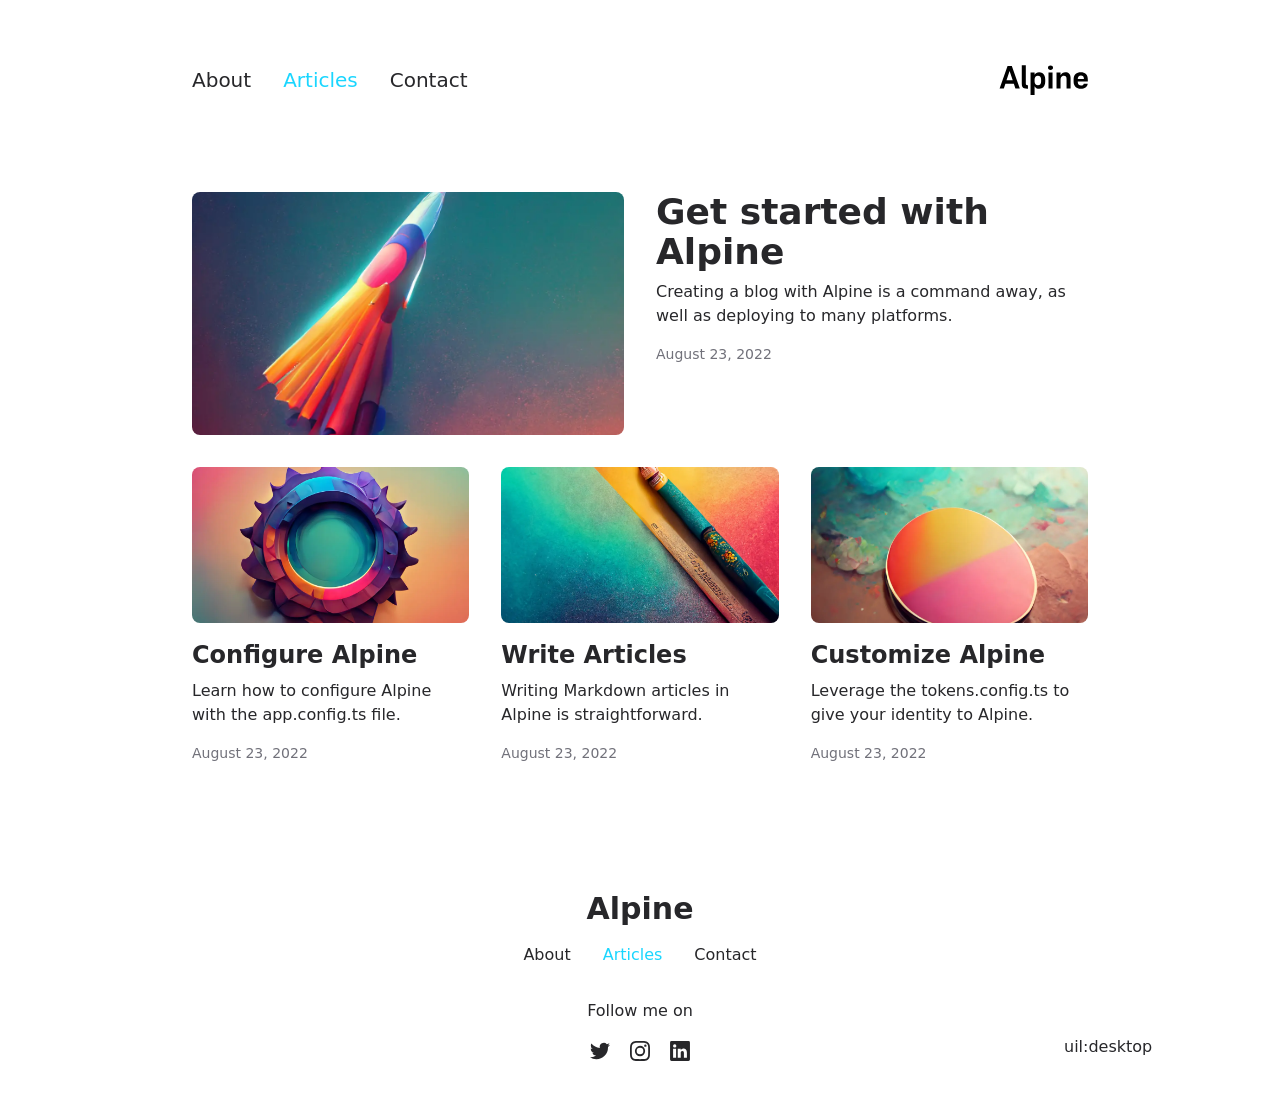
==== commit 4be45c19: "Deploying to gh-pages from @ jnelaw/ce-alpine@8c1e59165f2b6568418bdbd3920bce52dfdcf542 🚀" ====
--- a/articles/index.html
+++ b/articles/index.html
@@ -1,8 +1,8 @@
 <!DOCTYPE html>
-<html lang="en">
+<html  lang="en">
 <head><meta charset="utf-8">
+<meta name="viewport" content="width=device-width, initial-scale=1">
 <title>Articles</title>
-<meta name="viewport" content="width=device-width, initial-scale=1">
 <meta name="twitter:card" content="summary_large_image">
 <meta name="description" content="The minimalist blog theme">
 <meta property="og:description" content="The minimalist blog theme">
@@ -10,7 +10,42 @@
 <meta property="og:image:width" content="400">
 <meta property="og:image:height" content="300">
 <meta property="og:image:alt" content="An image showcasing my project.">
-<meta property="og:title" content="Articles"><link rel="preload" as="fetch" crossorigin="anonymous" href="/articles/_payload.json"><style id="pinceau-theme">@media { :root {--pinceau-mq: initial; --alpine-readableLine: 68ch;--alpine-backdrop-backgroundColor: #f4f4f5b3;--prose-code-inline-padding: 0.2rem 0.375rem 0.2rem 0.375rem;--prose-code-block-backdropFilter: contrast(1);--prose-code-block-border-style: solid;--prose-code-block-border-width: 1px;--prose-tbody-tr-borderBottom-style: dashed;--prose-tbody-tr-borderBottom-width: 1px;--prose-th-textAlign: inherit;--prose-thead-borderBottom-style: solid;--prose-thead-borderBottom-width: 1px;--prose-thead-border-style: solid;--prose-thead-border-width: 0px;--prose-table-textAlign: start;--prose-hr-width: 1px;--prose-hr-style: solid;--prose-li-listStylePosition: outside;--prose-ol-li-markerColor: currentColor;--prose-ol-paddingInlineStart: 21px;--prose-ol-listStyleType: decimal;--prose-ul-li-markerColor: currentColor;--prose-ul-paddingInlineStart: 21px;--prose-ul-listStyleType: disc;--prose-blockquote-border-style: solid;--prose-blockquote-border-width: 4px;--prose-blockquote-quotes: '201C' '201D' '2018' '2019';--prose-blockquote-paddingInlineStart: 24px;--prose-a-code-color-hover: currentColor;--prose-a-code-color-static: currentColor;--prose-a-hasCode-borderBottom: none;--prose-a-border-distance: 2px;--prose-a-border-color-hover: currentColor;--prose-a-border-color-static: currentColor;--prose-a-border-style-hover: solid;--prose-a-border-style-static: dashed;--prose-a-border-width: 1px;--prose-a-color-static: inherit;--prose-a-textDecoration: none;--prose-h6-margin: 3rem 0 2rem;--prose-h5-margin: 3rem 0 2rem;--prose-h4-margin: 3rem 0 2rem;--prose-h3-margin: 3rem 0 2rem;--prose-h2-margin: 3rem 0 2rem;--prose-h1-margin: 0 0 2rem;--prose-p-fontSize: 18px;--typography-lead-loose: 2;--typography-lead-relaxed: 1.625;--typography-lead-normal: 1.5;--typography-lead-snug: 1.375;--typography-lead-tight: 1.25;--typography-lead-none: 1;--typography-lead-10: 2.5rem;--typography-lead-9: 2.25rem;--typography-lead-8: 2rem;--typography-lead-7: 1.75rem;--typography-lead-6: 1.5rem;--typography-lead-5: 1.25rem;--typography-lead-4: 1rem;--typography-lead-3: .75rem;--typography-lead-2: .5rem;--typography-lead-1: .025rem;--typography-fontWeight-black: 900;--typography-fontWeight-extrabold: 800;--typography-fontWeight-bold: 700;--typography-fontWeight-semibold: 600;--typography-fontWeight-medium: 500;--typography-fontWeight-normal: 400;--typography-fontWeight-light: 300;--typography-fontWeight-extralight: 200;--typography-fontWeight-thin: 100;--typography-fontSize-9xl: 128px;--typography-fontSize-8xl: 96px;--typography-fontSize-7xl: 72px;--typography-fontSize-6xl: 60px;--typography-fontSize-5xl: 48px;--typography-fontSize-4xl: 36px;--typography-fontSize-3xl: 30px;--typography-fontSize-2xl: 24px;--typography-fontSize-xl: 20px;--typography-fontSize-lg: 18px;--typography-fontSize-base: 16px;--typography-fontSize-sm: 14px;--typography-fontSize-xs: 12px;--typography-letterSpacing-wide: 0.025em;--typography-letterSpacing-tight: -0.025em;--typography-verticalMargin-base: 24px;--typography-verticalMargin-sm: 16px;--elements-border-secondary-hover: [object Object];--elements-backdrop-background: #fffc;--elements-backdrop-filter: saturate(200%) blur(20px);--elements-container-maxWidth: 64rem;--lead-loose: 2;--lead-relaxed: 1.625;--lead-normal: 1.5;--lead-snug: 1.375;--lead-tight: 1.25;--lead-none: 1;--lead-10: 2.5rem;--lead-9: 2.25rem;--lead-8: 2rem;--lead-7: 1.75rem;--lead-6: 1.5rem;--lead-5: 1.25rem;--lead-4: 1rem;--lead-3: .75rem;--lead-2: .5rem;--lead-1: .025rem;--letterSpacing-widest: 0.1em;--letterSpacing-wider: 0.05em;--letterSpacing-wide: 0.025em;--letterSpacing-normal: 0em;--letterSpacing-tight: -0.025em;--letterSpacing-tighter: -0.05em;--fontSize-9xl: 8rem;--fontSize-8xl: 6rem;--fontSize-7xl: 4.5rem;--fontSize-6xl: 3.75rem;--fontSize-5xl: 3rem;--fontSize-4xl: 2.25rem;--fontSize-3xl: 1.875rem;--fontSize-2xl: 1.5rem;--fontSize-xl: 1.25rem;--fontSize-lg: 1.125rem;--fontSize-base: 1rem;--fontSize-sm: 0.875rem;--fontSize-xs: 0.75rem;--fontWeight-black: 900;--fontWeight-extrabold: 800;--fontWeight-bold: 700;--fontWeight-semibold: 600;--fontWeight-medium: 500;--fontWeight-normal: 400;--fontWeight-light: 300;--fontWeight-extralight: 200;--fontWeight-thin: 100;--font-mono: ui-monospace, SFMono-Regular, Menlo, Monaco, Consolas, Liberation Mono, Courier New, monospace;--font-serif: ui-serif, Georgia, Cambria, Times New Roman, Times, serif;--font-sans: ui-sans-serif, system-ui, -apple-system, BlinkMacSystemFont, Segoe UI, Roboto, Helvetica Neue, Arial, Noto Sans, sans-serif, Apple Color Emoji, Segoe UI Emoji, Segoe UI Symbol, Noto Color Emoji;--opacity-total: 1;--opacity-high: 0.8;--opacity-medium: 0.5;--opacity-soft: 0.3;--opacity-light: 0.15;--opacity-bright: 0.1;--opacity-noOpacity: 0;--borderWidth-lg: 3px;--borderWidth-md: 2px;--borderWidth-sm: 1px;--borderWidth-noBorder: 0;--space-rem-875: 0.875rem;--space-rem-625: 0.625rem;--space-rem-375: 0.375rem;--space-rem-125: 0.125rem;--space-px: 1px;--space-128: 32rem;--space-96: 24rem;--space-80: 20rem;--space-72: 18rem;--space-64: 16rem;--space-60: 15rem;--space-56: 14rem;--space-52: 13rem;--space-48: 12rem;--space-44: 11rem;--space-40: 10rem;--space-36: 9rem;--space-32: 8rem;--space-28: 7rem;--space-24: 6rem;--space-20: 5rem;--space-16: 4rem;--space-14: 3.5rem;--space-12: 3rem;--space-11: 2.75rem;--space-10: 2.5rem;--space-9: 2.25rem;--space-8: 2rem;--space-7: 1.75rem;--space-6: 1.5rem;--space-5: 1.25rem;--space-4: 1rem;--space-3: 0.75rem;--space-2: 0.5rem;--space-1: 0.25rem;--space-0: 0px;--size-full: 100%;--size-7xl: 80rem;--size-6xl: 72rem;--size-5xl: 64rem;--size-4xl: 56rem;--size-3xl: 48rem;--size-2xl: 42rem;--size-xl: 36rem;--size-lg: 32rem;--size-md: 28rem;--size-sm: 24rem;--size-xs: 20rem;--size-200: 200px;--size-104: 104px;--size-80: 80px;--size-64: 64px;--size-56: 56px;--size-48: 48px;--size-40: 40px;--size-32: 32px;--size-24: 24px;--size-20: 20px;--size-16: 16px;--size-12: 12px;--size-8: 8px;--size-6: 6px;--size-4: 4px;--size-2: 2px;--size-0: 0px;--radii-full: 9999px;--radii-3xl: 1.75rem;--radii-2xl: 1.5rem;--radii-xl: 1rem;--radii-lg: 0.75rem;--radii-md: 0.5rem;--radii-sm: 0.375rem;--radii-xs: 0.25rem;--radii-2xs: 0.125rem;--radii-none: 0px;--shadow-none: 0px 0px 0px 0px transparent;--shadow-lg: 0px 10px 15px -3px #000000, 0px 4px 6px -4px #000000;--shadow-md: 0px 4px 6px -1px #000000, 0px 2px 4px -2px #000000;--shadow-sm: 0px 1px 3px 0px #000000, 0px 1px 2px -1px #000000;--shadow-xs: 0px 1px 2px 0px #000000;--height-screen: 100vh;--width-screen: 100vw;--color-primary-900: #002e38;--color-primary-800: #005c70;--color-primary-700: #008aa9;--color-primary-600: #00b9e1;--color-primary-500: #1ad6ff;--color-primary-400: #40ddff;--color-primary-300: #66e4ff;--color-primary-200: #8deaff;--color-primary-100: #b3f1ff;--color-primary-50: #d9f8ff;--color-ruby-900: #380011;--color-ruby-800: #700021;--color-ruby-700: #a90032;--color-ruby-600: #e10043;--color-ruby-500: #ff1a5e;--color-ruby-400: #ff4079;--color-ruby-300: #ff6694;--color-ruby-200: #ff8dae;--color-ruby-100: #ffb3c9;--color-ruby-50: #ffd9e4;--color-pink-900: #380025;--color-pink-800: #70004b;--color-pink-700: #a90070;--color-pink-600: #e10095;--color-pink-500: #ff1ab2;--color-pink-400: #ff40bf;--color-pink-300: #ff66cc;--color-pink-200: #ff8dd8;--color-pink-100: #ffb3e5;--color-pink-50: #ffd9f2;--color-purple-900: #190038;--color-purple-800: #330070;--color-purple-700: #4c00a9;--color-purple-600: #6500e1;--color-purple-500: #811aff;--color-purple-400: #9640ff;--color-purple-300: #ab66ff;--color-purple-200: #c08dff;--color-purple-100: #d5b3ff;--color-purple-50: #ead9ff;--color-royalblue-900: #0b0531;--color-royalblue-800: #160a62;--color-royalblue-700: #211093;--color-royalblue-600: #2c15c4;--color-royalblue-500: #4127e8;--color-royalblue-400: #614bec;--color-royalblue-300: #806ff0;--color-royalblue-200: #a093f3;--color-royalblue-100: #c0b7f7;--color-royalblue-50: #dfdbfb;--color-indigoblue-900: #001238;--color-indigoblue-800: #002370;--color-indigoblue-700: #0035a9;--color-indigoblue-600: #0047e1;--color-indigoblue-500: #1a62ff;--color-indigoblue-400: #407cff;--color-indigoblue-300: #6696ff;--color-indigoblue-200: #8db0ff;--color-indigoblue-100: #b3cbff;--color-indigoblue-50: #d9e5ff;--color-blue-900: #002438;--color-blue-800: #004870;--color-blue-700: #006ca9;--color-blue-600: #0090e1;--color-blue-500: #1aadff;--color-blue-400: #40bbff;--color-blue-300: #66c8ff;--color-blue-200: #8dd6ff;--color-blue-100: #b3e4ff;--color-blue-50: #d9f1ff;--color-lightblue-900: #002e38;--color-lightblue-800: #005c70;--color-lightblue-700: #008aa9;--color-lightblue-600: #00b9e1;--color-lightblue-500: #1ad6ff;--color-lightblue-400: #40ddff;--color-lightblue-300: #66e4ff;--color-lightblue-200: #8deaff;--color-lightblue-100: #b3f1ff;--color-lightblue-50: #d9f8ff;--color-teal-900: #062a28;--color-teal-800: #0b544f;--color-teal-700: #117d77;--color-teal-600: #16a79e;--color-teal-500: #1cd1c6;--color-teal-400: #36e4da;--color-teal-300: #5fe9e1;--color-teal-200: #87efe9;--color-teal-100: #aff4f0;--color-teal-50: #d7faf8;--color-pear-900: #2a2b09;--color-pear-800: #545512;--color-pear-700: #7e801b;--color-pear-600: #a8aa24;--color-pear-500: #d0d32f;--color-pear-400: #d8da52;--color-pear-300: #e0e274;--color-pear-200: #e8e997;--color-pear-100: #eff0ba;--color-pear-50: #f7f8dc;--color-red-900: #380300;--color-red-800: #700700;--color-red-700: #a90a00;--color-red-600: #e10e00;--color-red-500: #ff281a;--color-red-400: #ff4c40;--color-red-300: #ff7066;--color-red-200: #ff948d;--color-red-100: #ffb7b3;--color-red-50: #ffdbd9;--color-orange-900: #381800;--color-orange-800: #702f00;--color-orange-700: #a94700;--color-orange-600: #e15e00;--color-orange-500: #ff7a1a;--color-orange-400: #ff9040;--color-orange-300: #ffa666;--color-orange-200: #ffbd8d;--color-orange-100: #ffd3b3;--color-orange-50: #ffe9d9;--color-yellow-900: #362b03;--color-yellow-800: #6d5605;--color-yellow-700: #a38108;--color-yellow-600: #daac0a;--color-yellow-500: #f5c828;--color-yellow-400: #f7d14c;--color-yellow-300: #f8da70;--color-yellow-200: #fae393;--color-yellow-100: #fcedb7;--color-yellow-50: #fdf6db;--color-green-900: #003f25;--color-green-800: #005e38;--color-green-700: #007e4a;--color-green-600: #009d5d;--color-green-500: #00bd6f;--color-green-400: #00dc82;--color-green-300: #30ffaa;--color-green-200: #83ffcc;--color-green-100: #acffdd;--color-green-50: #d6ffee;--color-gray-900: #18181B;--color-gray-800: #27272A;--color-gray-700: #3f3f46;--color-gray-600: #52525B;--color-gray-500: #71717A;--color-gray-400: #a1a1aa;--color-gray-300: #D4d4d8;--color-gray-200: #e4e4e7;--color-gray-100: #f4f4f5;--color-gray-50: #fafafa;--color-black: #0c0c0d;--color-white: #FFFFFF;--media-portrait: only screen and (orientation: portrait);--media-landscape: only screen and (orientation: landscape);--media-rm: (prefers-reduced-motion: reduce);--media-2xl: (min-width: 1536px);--media-xl: (min-width: 1280px);--media-lg: (min-width: 1024px);--media-md: (min-width: 768px);--media-sm: (min-width: 640px);--media-xs: (min-width: 475px);--alpine-body-color: var(--color-gray-800);--alpine-body-backgroundColor: var(--color-white);--prose-code-inline-fontWeight: var(--typography-fontWeight-normal);--prose-code-inline-fontSize: var(--typography-fontSize-sm);--prose-code-inline-borderRadius: var(--radii-xs);--prose-code-block-pre-padding: var(--typography-verticalMargin-sm);--prose-code-block-margin: var(--typography-verticalMargin-base) 0;--prose-code-block-fontSize: var(--typography-fontSize-sm);--prose-tbody-code-inline-fontSize: var(--typography-fontSize-sm);--prose-tbody-td-padding: var(--typography-verticalMargin-sm);--prose-th-fontWeight: var(--typography-fontWeight-semibold);--prose-th-padding: 0 var(--typography-verticalMargin-sm) var(--typography-verticalMargin-sm) var(--typography-verticalMargin-sm);--prose-table-lineHeight: var(--typography-lead-6);--prose-table-fontSize: var(--typography-fontSize-sm);--prose-table-margin: var(--typography-verticalMargin-base) 0;--prose-hr-margin: var(--typography-verticalMargin-base) 0;--prose-li-margin: var(--typography-verticalMargin-sm) 0;--prose-ol-margin: var(--typography-verticalMargin-base) 0;--prose-ul-margin: var(--typography-verticalMargin-base) 0;--prose-blockquote-margin: var(--typography-verticalMargin-base) 0;--prose-a-code-border-style: var(--prose-a-border-style-static);--prose-a-code-border-width: var(--prose-a-border-width);--prose-a-fontWeight: var(--typography-fontWeight-medium);--prose-img-margin: var(--typography-verticalMargin-base) 0;--prose-strong-fontWeight: var(--typography-fontWeight-semibold);--prose-h6-iconSize: var(--typography-fontSize-base);--prose-h6-fontWeight: var(--typography-fontWeight-semibold);--prose-h6-lineHeight: var(--typography-lead-normal);--prose-h6-fontSize: var(--typography-fontSize-lg);--prose-h5-iconSize: var(--typography-fontSize-lg);--prose-h5-fontWeight: var(--typography-fontWeight-semibold);--prose-h5-lineHeight: var(--typography-lead-snug);--prose-h5-fontSize: var(--typography-fontSize-xl);--prose-h4-iconSize: var(--typography-fontSize-lg);--prose-h4-letterSpacing: var(--typography-letterSpacing-tight);--prose-h4-fontWeight: var(--typography-fontWeight-semibold);--prose-h4-lineHeight: var(--typography-lead-snug);--prose-h4-fontSize: var(--typography-fontSize-2xl);--prose-h3-iconSize: var(--typography-fontSize-xl);--prose-h3-letterSpacing: var(--typography-letterSpacing-tight);--prose-h3-fontWeight: var(--typography-fontWeight-semibold);--prose-h3-lineHeight: var(--typography-lead-snug);--prose-h3-fontSize: var(--typography-fontSize-3xl);--prose-h2-iconSize: var(--typography-fontSize-2xl);--prose-h2-letterSpacing: var(--typography-letterSpacing-tight);--prose-h2-fontWeight: var(--typography-fontWeight-semibold);--prose-h2-lineHeight: var(--typography-lead-tight);--prose-h2-fontSize: var(--typography-fontSize-4xl);--prose-h1-iconSize: var(--typography-fontSize-3xl);--prose-h1-letterSpacing: var(--typography-letterSpacing-tight);--prose-h1-fontWeight: var(--typography-fontWeight-bold);--prose-h1-lineHeight: var(--typography-lead-tight);--prose-h1-fontSize: var(--typography-fontSize-5xl);--prose-p-br-margin: var(--typography-verticalMargin-base) 0 0 0;--prose-p-margin: var(--typography-verticalMargin-base) 0;--prose-p-lineHeight: var(--typography-lead-normal);--typography-color-primary-900: var(--color-primary-900);--typography-color-primary-800: var(--color-primary-800);--typography-color-primary-700: var(--color-primary-700);--typography-color-primary-600: var(--color-primary-600);--typography-color-primary-500: var(--color-primary-500);--typography-color-primary-400: var(--color-primary-400);--typography-color-primary-300: var(--color-primary-300);--typography-color-primary-200: var(--color-primary-200);--typography-color-primary-100: var(--color-primary-100);--typography-color-primary-50: var(--color-primary-50);--typography-font-code: var(--font-mono);--typography-font-body: var(--font-sans);--typography-font-display: var(--font-sans);--typography-body-backgroundColor: var(--color-white);--typography-body-color: var(--color-black);--elements-state-danger-borderColor-secondary: var(--color-red-200);--elements-state-danger-borderColor-primary: var(--color-red-100);--elements-state-danger-backgroundColor-secondary: var(--color-red-100);--elements-state-danger-backgroundColor-primary: var(--color-red-50);--elements-state-danger-color-secondary: var(--color-red-600);--elements-state-danger-color-primary: var(--color-red-500);--elements-state-warning-borderColor-secondary: var(--color-yellow-200);--elements-state-warning-borderColor-primary: var(--color-yellow-100);--elements-state-warning-backgroundColor-secondary: var(--color-yellow-100);--elements-state-warning-backgroundColor-primary: var(--color-yellow-50);--elements-state-warning-color-secondary: var(--color-yellow-700);--elements-state-warning-color-primary: var(--color-yellow-600);--elements-state-success-borderColor-secondary: var(--color-green-200);--elements-state-success-borderColor-primary: var(--color-green-100);--elements-state-success-backgroundColor-secondary: var(--color-green-100);--elements-state-success-backgroundColor-primary: var(--color-green-50);--elements-state-success-color-secondary: var(--color-green-600);--elements-state-success-color-primary: var(--color-green-500);--elements-state-info-borderColor-secondary: var(--color-blue-200);--elements-state-info-borderColor-primary: var(--color-blue-100);--elements-state-info-backgroundColor-secondary: var(--color-blue-100);--elements-state-info-backgroundColor-primary: var(--color-blue-50);--elements-state-info-color-secondary: var(--color-blue-600);--elements-state-info-color-primary: var(--color-blue-500);--elements-state-primary-borderColor-secondary: var(--color-primary-200);--elements-state-primary-borderColor-primary: var(--color-primary-100);--elements-state-primary-backgroundColor-secondary: var(--color-primary-100);--elements-state-primary-backgroundColor-primary: var(--color-primary-50);--elements-state-primary-color-secondary: var(--color-primary-700);--elements-state-primary-color-primary: var(--color-primary-600);--elements-surface-secondary-backgroundColor: var(--color-gray-200);--elements-surface-primary-backgroundColor: var(--color-gray-100);--elements-surface-background-base: var(--color-gray-100);--elements-border-secondary-static: var(--color-gray-200);--elements-border-primary-hover: var(--color-gray-200);--elements-border-primary-static: var(--color-gray-100);--elements-container-padding-md: var(--space-16);--elements-container-padding-sm: var(--space-12);--elements-container-padding-xs: var(--space-8);--elements-container-padding-mobile: var(--space-6);--elements-text-secondary-color-hover: var(--color-gray-700);--elements-text-secondary-color-static: var(--color-gray-500);--elements-text-primary-color-static: var(--color-gray-900);--text-6xl-lineHeight: var(--lead-none);--text-6xl-fontSize: var(--fontSize-6xl);--text-5xl-lineHeight: var(--lead-none);--text-5xl-fontSize: var(--fontSize-5xl);--text-4xl-lineHeight: var(--lead-10);--text-4xl-fontSize: var(--fontSize-4xl);--text-3xl-lineHeight: var(--lead-9);--text-3xl-fontSize: var(--fontSize-3xl);--text-2xl-lineHeight: var(--lead-8);--text-2xl-fontSize: var(--fontSize-2xl);--text-xl-lineHeight: var(--lead-7);--text-xl-fontSize: var(--fontSize-xl);--text-lg-lineHeight: var(--lead-7);--text-lg-fontSize: var(--fontSize-lg);--text-base-lineHeight: var(--lead-6);--text-base-fontSize: var(--fontSize-base);--text-sm-lineHeight: var(--lead-5);--text-sm-fontSize: var(--fontSize-sm);--text-xs-lineHeight: var(--lead-4);--text-xs-fontSize: var(--fontSize-xs);--shadow-2xl: 0px 25px 50px -12px var(--color-gray-900);--shadow-xl: 0px 20px 25px -5px var(--color-gray-400), 0px 8px 10px -6px #000000;--color-secondary-900: var(--color-gray-900);--color-secondary-800: var(--color-gray-800);--color-secondary-700: var(--color-gray-700);--color-secondary-600: var(--color-gray-600);--color-secondary-500: var(--color-gray-500);--color-secondary-400: var(--color-gray-400);--color-secondary-300: var(--color-gray-300);--color-secondary-200: var(--color-gray-200);--color-secondary-100: var(--color-gray-100);--color-secondary-50: var(--color-gray-50);--prose-a-code-background-hover: var(--typography-color-primary-50);--prose-a-code-border-color-hover: var(--typography-color-primary-500);--prose-a-color-hover: var(--typography-color-primary-500);--typography-color-secondary-900: var(--color-secondary-900);--typography-color-secondary-800: var(--color-secondary-800);--typography-color-secondary-700: var(--color-secondary-700);--typography-color-secondary-600: var(--color-secondary-600);--typography-color-secondary-500: var(--color-secondary-500);--typography-color-secondary-400: var(--color-secondary-400);--typography-color-secondary-300: var(--color-secondary-300);--typography-color-secondary-200: var(--color-secondary-200);--typography-color-secondary-100: var(--color-secondary-100);--typography-color-secondary-50: var(--color-secondary-50);--prose-code-inline-backgroundColor: var(--typography-color-secondary-100);--prose-code-inline-color: var(--typography-color-secondary-700);--prose-code-block-backgroundColor: var(--typography-color-secondary-100);--prose-code-block-color: var(--typography-color-secondary-700);--prose-code-block-border-color: var(--typography-color-secondary-200);--prose-tbody-tr-borderBottom-color: var(--typography-color-secondary-200);--prose-th-color: var(--typography-color-secondary-600);--prose-thead-borderBottom-color: var(--typography-color-secondary-200);--prose-thead-border-color: var(--typography-color-secondary-300);--prose-hr-color: var(--typography-color-secondary-200);--prose-blockquote-border-color: var(--typography-color-secondary-200);--prose-blockquote-color: var(--typography-color-secondary-500);--prose-a-code-border-color-static: var(--typography-color-secondary-400); } }@media { :root.dark {--pinceau-mq: dark; --alpine-backdrop-backgroundColor: #18181bb3;--prose-code-block-backdropFilter: contrast(1);--prose-ol-li-markerColor: currentColor;--prose-ul-li-markerColor: currentColor;--prose-a-code-color-hover: currentColor;--prose-a-code-color-static: currentColor;--prose-a-border-color-hover: currentColor;--prose-a-border-color-static: currentColor;--prose-a-color-static: inherit;--elements-backdrop-background: #0c0d0ccc;--alpine-body-color: var(--color-gray-200);--alpine-body-backgroundColor: var(--color-black);--typography-body-backgroundColor: var(--color-black);--typography-body-color: var(--color-white);--elements-state-danger-borderColor-secondary: var(--color-red-700);--elements-state-danger-borderColor-primary: var(--color-red-800);--elements-state-danger-backgroundColor-secondary: var(--color-red-800);--elements-state-danger-backgroundColor-primary: var(--color-red-900);--elements-state-danger-color-secondary: var(--color-red-200);--elements-state-danger-color-primary: var(--color-red-300);--elements-state-warning-borderColor-secondary: var(--color-yellow-700);--elements-state-warning-borderColor-primary: var(--color-yellow-800);--elements-state-warning-backgroundColor-secondary: var(--color-yellow-800);--elements-state-warning-backgroundColor-primary: var(--color-yellow-900);--elements-state-warning-color-secondary: var(--color-yellow-200);--elements-state-warning-color-primary: var(--color-yellow-400);--elements-state-success-borderColor-secondary: var(--color-green-700);--elements-state-success-borderColor-primary: var(--color-green-800);--elements-state-success-backgroundColor-secondary: var(--color-green-800);--elements-state-success-backgroundColor-primary: var(--color-green-900);--elements-state-success-color-secondary: var(--color-green-200);--elements-state-success-color-primary: var(--color-green-400);--elements-state-info-borderColor-secondary: var(--color-blue-700);--elements-state-info-borderColor-primary: var(--color-blue-800);--elements-state-info-backgroundColor-secondary: var(--color-blue-800);--elements-state-info-backgroundColor-primary: var(--color-blue-900);--elements-state-info-color-secondary: var(--color-blue-200);--elements-state-info-color-primary: var(--color-blue-400);--elements-state-primary-borderColor-secondary: var(--color-primary-700);--elements-state-primary-borderColor-primary: var(--color-primary-800);--elements-state-primary-backgroundColor-secondary: var(--color-primary-800);--elements-state-primary-backgroundColor-primary: var(--color-primary-900);--elements-state-primary-color-secondary: var(--color-primary-200);--elements-state-primary-color-primary: var(--color-primary-400);--elements-surface-secondary-backgroundColor: var(--color-gray-800);--elements-surface-primary-backgroundColor: var(--color-gray-900);--elements-surface-background-base: var(--color-gray-900);--elements-border-secondary-static: var(--color-gray-800);--elements-border-primary-hover: var(--color-gray-800);--elements-border-primary-static: var(--color-gray-900);--elements-text-secondary-color-hover: var(--color-gray-200);--elements-text-secondary-color-static: var(--color-gray-400);--elements-text-primary-color-static: var(--color-gray-50);--prose-a-code-background-hover: var(--typography-color-primary-900);--prose-a-code-border-color-hover: var(--typography-color-primary-600);--prose-a-color-hover: var(--typography-color-primary-400);--prose-code-inline-backgroundColor: var(--typography-color-secondary-800);--prose-code-inline-color: var(--typography-color-secondary-200);--prose-code-block-backgroundColor: var(--typography-color-secondary-900);--prose-code-block-color: var(--typography-color-secondary-200);--prose-code-block-border-color: var(--typography-color-secondary-800);--prose-tbody-tr-borderBottom-color: var(--typography-color-secondary-800);--prose-th-color: var(--typography-color-secondary-400);--prose-thead-borderBottom-color: var(--typography-color-secondary-800);--prose-thead-border-color: var(--typography-color-secondary-600);--prose-hr-color: var(--typography-color-secondary-800);--prose-blockquote-border-color: var(--typography-color-secondary-700);--prose-blockquote-color: var(--typography-color-secondary-400);--prose-a-code-border-color-static: var(--typography-color-secondary-600); } }</style><style id="pinceau-runtime-hydratable">@media{.phy[--]{--puid:Mchp_y-v;}.pv-SUlMjn{max-width:var(--elements-container-maxWidth);padding-left:var(--elements-container-padding-mobile);padding-right:var(--elements-container-padding-mobile);}@media (min-width: 475px){.pv-SUlMjn{padding-left:var(--elements-container-padding-xs);padding-right:var(--elements-container-padding-xs);}}@media (min-width: 640px){.pv-SUlMjn{padding-left:var(--elements-container-padding-sm);padding-right:var(--elements-container-padding-sm);}}@media (min-width: 768px){.pv-SUlMjn{padding-left:var(--elements-container-padding-md);padding-right:var(--elements-container-padding-md);}}} </style><link rel="modulepreload" as="script" crossorigin href="/_nuxt/entry.5566e4a0.js"><link rel="preload" as="style" href="/_nuxt/entry.2b709d1c.css"><link rel="modulepreload" as="script" crossorigin href="/_nuxt/NuxtImg.a597a87a.js"><link rel="modulepreload" as="script" crossorigin href="/_nuxt/document-driven.cd6c20a4.js"><link rel="modulepreload" as="script" crossorigin href="/_nuxt/DocumentDrivenEmpty.edfa5060.js"><link rel="modulepreload" as="script" crossorigin href="/_nuxt/ContentRenderer.788649c7.js"><link rel="modulepreload" as="script" crossorigin href="/_nuxt/ContentRendererMarkdown.4164a904.js"><link rel="modulepreload" as="script" crossorigin href="/_nuxt/DocumentDrivenNotFound.c0fc6e75.js"><link rel="preload" as="style" href="/_nuxt/DocumentDrivenNotFound.aa939160.css"><link rel="modulepreload" as="script" crossorigin href="/_nuxt/page.f5e42f3b.js"><link rel="modulepreload" as="script" crossorigin href="/_nuxt/ArticlesList.0baa764b.js"><link rel="preload" as="style" href="/_nuxt/ArticlesList.e80b7ae7.css"><link rel="modulepreload" as="script" crossorigin href="/_nuxt/ArticlesListItem.a2f19a0e.js"><link rel="preload" as="style" href="/_nuxt/ArticlesListItem.ad08ebb7.css"><link rel="modulepreload" as="script" crossorigin href="/_nuxt/date.824a539b.js"><link rel="modulepreload" as="script" crossorigin href="/_nuxt/ProseA.c542b613.js"><link rel="preload" as="style" href="/_nuxt/ProseA.baee409d.css"><link rel="modulepreload" as="script" crossorigin href="/_nuxt/ProseCodeInline.a3159ffc.js"><link rel="preload" as="style" href="/_nuxt/ProseCodeInline.873c7ac7.css"><link rel="modulepreload" as="script" crossorigin href="/_nuxt/asyncData.844bccfe.js"><link rel="prefetch" as="style" href="/_nuxt/article.06aa1a19.css"><link rel="prefetch" as="script" crossorigin href="/_nuxt/article.e938b8ec.js"><link rel="prefetch" as="script" crossorigin href="/_nuxt/default.c2d03955.js"><link rel="prefetch" as="script" crossorigin href="/_nuxt/client-db.44644c46.js"><link rel="prefetch" as="script" crossorigin href="/_nuxt/debug.0035d602.js"><link rel="prefetch" as="style" href="/_nuxt/useStudio.a92b5f33.css"><link rel="prefetch" as="script" crossorigin href="/_nuxt/useStudio.1464136a.js"><link rel="prefetch" as="style" href="/_nuxt/error-404.7910d5ca.css"><link rel="prefetch" as="script" crossorigin href="/_nuxt/error-404.369df756.js"><link rel="prefetch" as="style" href="/_nuxt/error-500.1db01289.css"><link rel="prefetch" as="script" crossorigin href="/_nuxt/error-500.b4777965.js"><link rel="stylesheet" href="/_nuxt/entry.2b709d1c.css"><link rel="stylesheet" href="/_nuxt/DocumentDrivenNotFound.aa939160.css"><link rel="stylesheet" href="/_nuxt/ArticlesList.e80b7ae7.css"><link rel="stylesheet" href="/_nuxt/ArticlesListItem.ad08ebb7.css"><link rel="stylesheet" href="/_nuxt/ProseA.baee409d.css"><link rel="stylesheet" href="/_nuxt/ProseCodeInline.873c7ac7.css"><script>"use strict";(()=>{const a=window,e=document.documentElement,m=["dark","light"],c=window.localStorage.getItem("nuxt-color-mode")||"system";let n=c==="system"?f():c;const l=e.getAttribute("data-color-mode-forced");l&&(n=l),i(n),a["__NUXT_COLOR_MODE__"]={preference:c,value:n,getColorScheme:f,addColorScheme:i,removeColorScheme:d};function i(o){const t=""+o+"",s="";e.classList?e.classList.add(t):e.className+=" "+t,s&&e.setAttribute("data-"+s,o)}function d(o){const t=""+o+"",s="";e.classList?e.classList.remove(t):e.className=e.className.replace(new RegExp(t,"g"),""),s&&e.removeAttribute("data-"+s)}function r(o){return a.matchMedia("(prefers-color-scheme"+o+")")}function f(){if(a.matchMedia&&r("").media!=="not all"){for(const o of m)if(r(":"+o).matches)return o}return"light"}})();
+<meta property="og:title" content="Articles">
+<link rel="preload" as="fetch" crossorigin="anonymous" href="/articles/_payload.json">
+<link rel="stylesheet" href="/_nuxt/entry.1e890cc0.css">
+<link rel="stylesheet" href="/_nuxt/DocumentDrivenNotFound.f5670325.css">
+<link rel="stylesheet" href="/_nuxt/ArticlesList.93641be2.css">
+<link rel="stylesheet" href="/_nuxt/ArticlesListItem.edd3a0cd.css">
+<link rel="stylesheet" href="/_nuxt/ProseA.baee409d.css">
+<link rel="stylesheet" href="/_nuxt/ProseCodeInline.873c7ac7.css">
+<link rel="modulepreload" as="script" crossorigin href="/_nuxt/entry.67f90318.js">
+<link rel="modulepreload" as="script" crossorigin href="/_nuxt/NuxtImg.e046616a.js">
+<link rel="modulepreload" as="script" crossorigin href="/_nuxt/document-driven.d1c44ab8.js">
+<link rel="modulepreload" as="script" crossorigin href="/_nuxt/DocumentDrivenEmpty.8c22261b.js">
+<link rel="modulepreload" as="script" crossorigin href="/_nuxt/ContentRenderer.bdbeb4c4.js">
+<link rel="modulepreload" as="script" crossorigin href="/_nuxt/ContentRendererMarkdown.vue.efae17f0.js">
+<link rel="modulepreload" as="script" crossorigin href="/_nuxt/DocumentDrivenNotFound.2866e956.js">
+<link rel="modulepreload" as="script" crossorigin href="/_nuxt/page.d54fb820.js">
+<link rel="modulepreload" as="script" crossorigin href="/_nuxt/ContentRendererMarkdown.e5d822a4.js">
+<link rel="modulepreload" as="script" crossorigin href="/_nuxt/ArticlesList.c9a17bfa.js">
+<link rel="modulepreload" as="script" crossorigin href="/_nuxt/ArticlesListItem.856c29cf.js">
+<link rel="modulepreload" as="script" crossorigin href="/_nuxt/date.824a539b.js">
+<link rel="modulepreload" as="script" crossorigin href="/_nuxt/ProseA.9a2cef58.js">
+<link rel="modulepreload" as="script" crossorigin href="/_nuxt/ProseCodeInline.746d4ae6.js">
+<link rel="modulepreload" as="script" crossorigin href="/_nuxt/asyncData.fdee4a0b.js">
+<link rel="prefetch" as="style" href="/_nuxt/article.48a712b4.css">
+<link rel="prefetch" as="script" crossorigin href="/_nuxt/article.ad06054e.js">
+<link rel="prefetch" as="script" crossorigin href="/_nuxt/default.c4cbc823.js">
+<link rel="prefetch" as="script" crossorigin href="/_nuxt/client-db.fe9b9498.js">
+<link rel="prefetch" as="script" crossorigin href="/_nuxt/debug.d6771d18.js">
+<link rel="prefetch" as="style" href="/_nuxt/useStudio.e78b9f8e.css">
+<link rel="prefetch" as="script" crossorigin href="/_nuxt/useStudio.bc5e2376.js">
+<link rel="prefetch" as="style" href="/_nuxt/error-404.7910d5ca.css">
+<link rel="prefetch" as="script" crossorigin href="/_nuxt/error-404.fc2cbe5f.js">
+<link rel="prefetch" as="style" href="/_nuxt/error-500.1db01289.css">
+<link rel="prefetch" as="script" crossorigin href="/_nuxt/error-500.343d287d.js">
+<script type="module" src="/_nuxt/entry.67f90318.js" crossorigin></script><style id="pinceau-runtime-hydratable">@media{.phy[--]{--puid:vAeXh9-v;}.pv-mquUA0{max-width:var(--elements-container-maxWidth);padding-left:var(--elements-container-padding-mobile);padding-right:var(--elements-container-padding-mobile);}@media (min-width: 475px){.pv-mquUA0{padding-left:var(--elements-container-padding-xs);padding-right:var(--elements-container-padding-xs);}}@media (min-width: 640px){.pv-mquUA0{padding-left:var(--elements-container-padding-sm);padding-right:var(--elements-container-padding-sm);}}@media (min-width: 768px){.pv-mquUA0{padding-left:var(--elements-container-padding-md);padding-right:var(--elements-container-padding-md);}}} </style><style id="pinceau-theme">@media { :root {--pinceau-mq: initial; --alpine-readableLine: 68ch;--alpine-backdrop-backgroundColor: #f4f4f5b3;--prose-code-inline-padding: 0.2rem 0.375rem 0.2rem 0.375rem;--prose-code-block-backdropFilter: contrast(1);--prose-code-block-border-style: solid;--prose-code-block-border-width: 1px;--prose-tbody-tr-borderBottom-style: dashed;--prose-tbody-tr-borderBottom-width: 1px;--prose-th-textAlign: inherit;--prose-thead-borderBottom-style: solid;--prose-thead-borderBottom-width: 1px;--prose-thead-border-style: solid;--prose-thead-border-width: 0px;--prose-table-textAlign: start;--prose-hr-width: 1px;--prose-hr-style: solid;--prose-li-listStylePosition: outside;--prose-ol-li-markerColor: currentColor;--prose-ol-paddingInlineStart: 21px;--prose-ol-listStyleType: decimal;--prose-ul-li-markerColor: currentColor;--prose-ul-paddingInlineStart: 21px;--prose-ul-listStyleType: disc;--prose-blockquote-border-style: solid;--prose-blockquote-border-width: 4px;--prose-blockquote-quotes: '201C' '201D' '2018' '2019';--prose-blockquote-paddingInlineStart: 24px;--prose-a-code-color-hover: currentColor;--prose-a-code-color-static: currentColor;--prose-a-hasCode-borderBottom: none;--prose-a-border-distance: 2px;--prose-a-border-color-hover: currentColor;--prose-a-border-color-static: currentColor;--prose-a-border-style-hover: solid;--prose-a-border-style-static: dashed;--prose-a-border-width: 1px;--prose-a-color-static: inherit;--prose-a-textDecoration: none;--prose-h6-margin: 3rem 0 2rem;--prose-h5-margin: 3rem 0 2rem;--prose-h4-margin: 3rem 0 2rem;--prose-h3-margin: 3rem 0 2rem;--prose-h2-margin: 3rem 0 2rem;--prose-h1-margin: 0 0 2rem;--prose-p-fontSize: 18px;--typography-lead-loose: 2;--typography-lead-relaxed: 1.625;--typography-lead-normal: 1.5;--typography-lead-snug: 1.375;--typography-lead-tight: 1.25;--typography-lead-none: 1;--typography-lead-10: 2.5rem;--typography-lead-9: 2.25rem;--typography-lead-8: 2rem;--typography-lead-7: 1.75rem;--typography-lead-6: 1.5rem;--typography-lead-5: 1.25rem;--typography-lead-4: 1rem;--typography-lead-3: .75rem;--typography-lead-2: .5rem;--typography-lead-1: .025rem;--typography-fontWeight-black: 900;--typography-fontWeight-extrabold: 800;--typography-fontWeight-bold: 700;--typography-fontWeight-semibold: 600;--typography-fontWeight-medium: 500;--typography-fontWeight-normal: 400;--typography-fontWeight-light: 300;--typography-fontWeight-extralight: 200;--typography-fontWeight-thin: 100;--typography-fontSize-9xl: 128px;--typography-fontSize-8xl: 96px;--typography-fontSize-7xl: 72px;--typography-fontSize-6xl: 60px;--typography-fontSize-5xl: 48px;--typography-fontSize-4xl: 36px;--typography-fontSize-3xl: 30px;--typography-fontSize-2xl: 24px;--typography-fontSize-xl: 20px;--typography-fontSize-lg: 18px;--typography-fontSize-base: 16px;--typography-fontSize-sm: 14px;--typography-fontSize-xs: 12px;--typography-letterSpacing-wide: 0.025em;--typography-letterSpacing-tight: -0.025em;--typography-verticalMargin-base: 24px;--typography-verticalMargin-sm: 16px;--elements-border-secondary-hover: [object Object];--elements-backdrop-background: #fffc;--elements-backdrop-filter: saturate(200%) blur(20px);--elements-container-maxWidth: 64rem;--lead-loose: 2;--lead-relaxed: 1.625;--lead-normal: 1.5;--lead-snug: 1.375;--lead-tight: 1.25;--lead-none: 1;--lead-10: 2.5rem;--lead-9: 2.25rem;--lead-8: 2rem;--lead-7: 1.75rem;--lead-6: 1.5rem;--lead-5: 1.25rem;--lead-4: 1rem;--lead-3: .75rem;--lead-2: .5rem;--lead-1: .025rem;--letterSpacing-widest: 0.1em;--letterSpacing-wider: 0.05em;--letterSpacing-wide: 0.025em;--letterSpacing-normal: 0em;--letterSpacing-tight: -0.025em;--letterSpacing-tighter: -0.05em;--fontSize-9xl: 8rem;--fontSize-8xl: 6rem;--fontSize-7xl: 4.5rem;--fontSize-6xl: 3.75rem;--fontSize-5xl: 3rem;--fontSize-4xl: 2.25rem;--fontSize-3xl: 1.875rem;--fontSize-2xl: 1.5rem;--fontSize-xl: 1.25rem;--fontSize-lg: 1.125rem;--fontSize-base: 1rem;--fontSize-sm: 0.875rem;--fontSize-xs: 0.75rem;--fontWeight-black: 900;--fontWeight-extrabold: 800;--fontWeight-bold: 700;--fontWeight-semibold: 600;--fontWeight-medium: 500;--fontWeight-normal: 400;--fontWeight-light: 300;--fontWeight-extralight: 200;--fontWeight-thin: 100;--font-mono: ui-monospace, SFMono-Regular, Menlo, Monaco, Consolas, Liberation Mono, Courier New, monospace;--font-serif: ui-serif, Georgia, Cambria, Times New Roman, Times, serif;--font-sans: ui-sans-serif, system-ui, -apple-system, BlinkMacSystemFont, Segoe UI, Roboto, Helvetica Neue, Arial, Noto Sans, sans-serif, Apple Color Emoji, Segoe UI Emoji, Segoe UI Symbol, Noto Color Emoji;--opacity-total: 1;--opacity-high: 0.8;--opacity-medium: 0.5;--opacity-soft: 0.3;--opacity-light: 0.15;--opacity-bright: 0.1;--opacity-noOpacity: 0;--borderWidth-lg: 3px;--borderWidth-md: 2px;--borderWidth-sm: 1px;--borderWidth-noBorder: 0;--space-rem-875: 0.875rem;--space-rem-625: 0.625rem;--space-rem-375: 0.375rem;--space-rem-125: 0.125rem;--space-px: 1px;--space-128: 32rem;--space-96: 24rem;--space-80: 20rem;--space-72: 18rem;--space-64: 16rem;--space-60: 15rem;--space-56: 14rem;--space-52: 13rem;--space-48: 12rem;--space-44: 11rem;--space-40: 10rem;--space-36: 9rem;--space-32: 8rem;--space-28: 7rem;--space-24: 6rem;--space-20: 5rem;--space-16: 4rem;--space-14: 3.5rem;--space-12: 3rem;--space-11: 2.75rem;--space-10: 2.5rem;--space-9: 2.25rem;--space-8: 2rem;--space-7: 1.75rem;--space-6: 1.5rem;--space-5: 1.25rem;--space-4: 1rem;--space-3: 0.75rem;--space-2: 0.5rem;--space-1: 0.25rem;--space-0: 0px;--size-full: 100%;--size-7xl: 80rem;--size-6xl: 72rem;--size-5xl: 64rem;--size-4xl: 56rem;--size-3xl: 48rem;--size-2xl: 42rem;--size-xl: 36rem;--size-lg: 32rem;--size-md: 28rem;--size-sm: 24rem;--size-xs: 20rem;--size-200: 200px;--size-104: 104px;--size-80: 80px;--size-64: 64px;--size-56: 56px;--size-48: 48px;--size-40: 40px;--size-32: 32px;--size-24: 24px;--size-20: 20px;--size-16: 16px;--size-12: 12px;--size-8: 8px;--size-6: 6px;--size-4: 4px;--size-2: 2px;--size-0: 0px;--radii-full: 9999px;--radii-3xl: 1.75rem;--radii-2xl: 1.5rem;--radii-xl: 1rem;--radii-lg: 0.75rem;--radii-md: 0.5rem;--radii-sm: 0.375rem;--radii-xs: 0.25rem;--radii-2xs: 0.125rem;--radii-none: 0px;--shadow-none: 0px 0px 0px 0px transparent;--shadow-lg: 0px 10px 15px -3px #000000, 0px 4px 6px -4px #000000;--shadow-md: 0px 4px 6px -1px #000000, 0px 2px 4px -2px #000000;--shadow-sm: 0px 1px 3px 0px #000000, 0px 1px 2px -1px #000000;--shadow-xs: 0px 1px 2px 0px #000000;--height-screen: 100vh;--width-screen: 100vw;--color-primary-900: #002e38;--color-primary-800: #005c70;--color-primary-700: #008aa9;--color-primary-600: #00b9e1;--color-primary-500: #1ad6ff;--color-primary-400: #40ddff;--color-primary-300: #66e4ff;--color-primary-200: #8deaff;--color-primary-100: #b3f1ff;--color-primary-50: #d9f8ff;--color-ruby-900: #380011;--color-ruby-800: #700021;--color-ruby-700: #a90032;--color-ruby-600: #e10043;--color-ruby-500: #ff1a5e;--color-ruby-400: #ff4079;--color-ruby-300: #ff6694;--color-ruby-200: #ff8dae;--color-ruby-100: #ffb3c9;--color-ruby-50: #ffd9e4;--color-pink-900: #380025;--color-pink-800: #70004b;--color-pink-700: #a90070;--color-pink-600: #e10095;--color-pink-500: #ff1ab2;--color-pink-400: #ff40bf;--color-pink-300: #ff66cc;--color-pink-200: #ff8dd8;--color-pink-100: #ffb3e5;--color-pink-50: #ffd9f2;--color-purple-900: #190038;--color-purple-800: #330070;--color-purple-700: #4c00a9;--color-purple-600: #6500e1;--color-purple-500: #811aff;--color-purple-400: #9640ff;--color-purple-300: #ab66ff;--color-purple-200: #c08dff;--color-purple-100: #d5b3ff;--color-purple-50: #ead9ff;--color-royalblue-900: #0b0531;--color-royalblue-800: #160a62;--color-royalblue-700: #211093;--color-royalblue-600: #2c15c4;--color-royalblue-500: #4127e8;--color-royalblue-400: #614bec;--color-royalblue-300: #806ff0;--color-royalblue-200: #a093f3;--color-royalblue-100: #c0b7f7;--color-royalblue-50: #dfdbfb;--color-indigoblue-900: #001238;--color-indigoblue-800: #002370;--color-indigoblue-700: #0035a9;--color-indigoblue-600: #0047e1;--color-indigoblue-500: #1a62ff;--color-indigoblue-400: #407cff;--color-indigoblue-300: #6696ff;--color-indigoblue-200: #8db0ff;--color-indigoblue-100: #b3cbff;--color-indigoblue-50: #d9e5ff;--color-blue-900: #002438;--color-blue-800: #004870;--color-blue-700: #006ca9;--color-blue-600: #0090e1;--color-blue-500: #1aadff;--color-blue-400: #40bbff;--color-blue-300: #66c8ff;--color-blue-200: #8dd6ff;--color-blue-100: #b3e4ff;--color-blue-50: #d9f1ff;--color-lightblue-900: #002e38;--color-lightblue-800: #005c70;--color-lightblue-700: #008aa9;--color-lightblue-600: #00b9e1;--color-lightblue-500: #1ad6ff;--color-lightblue-400: #40ddff;--color-lightblue-300: #66e4ff;--color-lightblue-200: #8deaff;--color-lightblue-100: #b3f1ff;--color-lightblue-50: #d9f8ff;--color-teal-900: #062a28;--color-teal-800: #0b544f;--color-teal-700: #117d77;--color-teal-600: #16a79e;--color-teal-500: #1cd1c6;--color-teal-400: #36e4da;--color-teal-300: #5fe9e1;--color-teal-200: #87efe9;--color-teal-100: #aff4f0;--color-teal-50: #d7faf8;--color-pear-900: #2a2b09;--color-pear-800: #545512;--color-pear-700: #7e801b;--color-pear-600: #a8aa24;--color-pear-500: #d0d32f;--color-pear-400: #d8da52;--color-pear-300: #e0e274;--color-pear-200: #e8e997;--color-pear-100: #eff0ba;--color-pear-50: #f7f8dc;--color-red-900: #380300;--color-red-800: #700700;--color-red-700: #a90a00;--color-red-600: #e10e00;--color-red-500: #ff281a;--color-red-400: #ff4c40;--color-red-300: #ff7066;--color-red-200: #ff948d;--color-red-100: #ffb7b3;--color-red-50: #ffdbd9;--color-orange-900: #381800;--color-orange-800: #702f00;--color-orange-700: #a94700;--color-orange-600: #e15e00;--color-orange-500: #ff7a1a;--color-orange-400: #ff9040;--color-orange-300: #ffa666;--color-orange-200: #ffbd8d;--color-orange-100: #ffd3b3;--color-orange-50: #ffe9d9;--color-yellow-900: #362b03;--color-yellow-800: #6d5605;--color-yellow-700: #a38108;--color-yellow-600: #daac0a;--color-yellow-500: #f5c828;--color-yellow-400: #f7d14c;--color-yellow-300: #f8da70;--color-yellow-200: #fae393;--color-yellow-100: #fcedb7;--color-yellow-50: #fdf6db;--color-green-900: #003f25;--color-green-800: #005e38;--color-green-700: #007e4a;--color-green-600: #009d5d;--color-green-500: #00bd6f;--color-green-400: #00dc82;--color-green-300: #30ffaa;--color-green-200: #83ffcc;--color-green-100: #acffdd;--color-green-50: #d6ffee;--color-gray-900: #18181B;--color-gray-800: #27272A;--color-gray-700: #3f3f46;--color-gray-600: #52525B;--color-gray-500: #71717A;--color-gray-400: #a1a1aa;--color-gray-300: #D4d4d8;--color-gray-200: #e4e4e7;--color-gray-100: #f4f4f5;--color-gray-50: #fafafa;--color-black: #0c0c0d;--color-white: #FFFFFF;--media-portrait: only screen and (orientation: portrait);--media-landscape: only screen and (orientation: landscape);--media-rm: (prefers-reduced-motion: reduce);--media-2xl: (min-width: 1536px);--media-xl: (min-width: 1280px);--media-lg: (min-width: 1024px);--media-md: (min-width: 768px);--media-sm: (min-width: 640px);--media-xs: (min-width: 475px);--alpine-body-color: var(--color-gray-800);--alpine-body-backgroundColor: var(--color-white);--prose-code-inline-fontWeight: var(--typography-fontWeight-normal);--prose-code-inline-fontSize: var(--typography-fontSize-sm);--prose-code-inline-borderRadius: var(--radii-xs);--prose-code-block-pre-padding: var(--typography-verticalMargin-sm);--prose-code-block-margin: var(--typography-verticalMargin-base) 0;--prose-code-block-fontSize: var(--typography-fontSize-sm);--prose-tbody-code-inline-fontSize: var(--typography-fontSize-sm);--prose-tbody-td-padding: var(--typography-verticalMargin-sm);--prose-th-fontWeight: var(--typography-fontWeight-semibold);--prose-th-padding: 0 var(--typography-verticalMargin-sm) var(--typography-verticalMargin-sm) var(--typography-verticalMargin-sm);--prose-table-lineHeight: var(--typography-lead-6);--prose-table-fontSize: var(--typography-fontSize-sm);--prose-table-margin: var(--typography-verticalMargin-base) 0;--prose-hr-margin: var(--typography-verticalMargin-base) 0;--prose-li-margin: var(--typography-verticalMargin-sm) 0;--prose-ol-margin: var(--typography-verticalMargin-base) 0;--prose-ul-margin: var(--typography-verticalMargin-base) 0;--prose-blockquote-margin: var(--typography-verticalMargin-base) 0;--prose-a-code-border-style: var(--prose-a-border-style-static);--prose-a-code-border-width: var(--prose-a-border-width);--prose-a-fontWeight: var(--typography-fontWeight-medium);--prose-img-margin: var(--typography-verticalMargin-base) 0;--prose-strong-fontWeight: var(--typography-fontWeight-semibold);--prose-h6-iconSize: var(--typography-fontSize-base);--prose-h6-fontWeight: var(--typography-fontWeight-semibold);--prose-h6-lineHeight: var(--typography-lead-normal);--prose-h6-fontSize: var(--typography-fontSize-lg);--prose-h5-iconSize: var(--typography-fontSize-lg);--prose-h5-fontWeight: var(--typography-fontWeight-semibold);--prose-h5-lineHeight: var(--typography-lead-snug);--prose-h5-fontSize: var(--typography-fontSize-xl);--prose-h4-iconSize: var(--typography-fontSize-lg);--prose-h4-letterSpacing: var(--typography-letterSpacing-tight);--prose-h4-fontWeight: var(--typography-fontWeight-semibold);--prose-h4-lineHeight: var(--typography-lead-snug);--prose-h4-fontSize: var(--typography-fontSize-2xl);--prose-h3-iconSize: var(--typography-fontSize-xl);--prose-h3-letterSpacing: var(--typography-letterSpacing-tight);--prose-h3-fontWeight: var(--typography-fontWeight-semibold);--prose-h3-lineHeight: var(--typography-lead-snug);--prose-h3-fontSize: var(--typography-fontSize-3xl);--prose-h2-iconSize: var(--typography-fontSize-2xl);--prose-h2-letterSpacing: var(--typography-letterSpacing-tight);--prose-h2-fontWeight: var(--typography-fontWeight-semibold);--prose-h2-lineHeight: var(--typography-lead-tight);--prose-h2-fontSize: var(--typography-fontSize-4xl);--prose-h1-iconSize: var(--typography-fontSize-3xl);--prose-h1-letterSpacing: var(--typography-letterSpacing-tight);--prose-h1-fontWeight: var(--typography-fontWeight-bold);--prose-h1-lineHeight: var(--typography-lead-tight);--prose-h1-fontSize: var(--typography-fontSize-5xl);--prose-p-br-margin: var(--typography-verticalMargin-base) 0 0 0;--prose-p-margin: var(--typography-verticalMargin-base) 0;--prose-p-lineHeight: var(--typography-lead-normal);--typography-color-primary-900: var(--color-primary-900);--typography-color-primary-800: var(--color-primary-800);--typography-color-primary-700: var(--color-primary-700);--typography-color-primary-600: var(--color-primary-600);--typography-color-primary-500: var(--color-primary-500);--typography-color-primary-400: var(--color-primary-400);--typography-color-primary-300: var(--color-primary-300);--typography-color-primary-200: var(--color-primary-200);--typography-color-primary-100: var(--color-primary-100);--typography-color-primary-50: var(--color-primary-50);--typography-font-code: var(--font-mono);--typography-font-body: var(--font-sans);--typography-font-display: var(--font-sans);--typography-body-backgroundColor: var(--color-white);--typography-body-color: var(--color-black);--elements-state-danger-borderColor-secondary: var(--color-red-200);--elements-state-danger-borderColor-primary: var(--color-red-100);--elements-state-danger-backgroundColor-secondary: var(--color-red-100);--elements-state-danger-backgroundColor-primary: var(--color-red-50);--elements-state-danger-color-secondary: var(--color-red-600);--elements-state-danger-color-primary: var(--color-red-500);--elements-state-warning-borderColor-secondary: var(--color-yellow-200);--elements-state-warning-borderColor-primary: var(--color-yellow-100);--elements-state-warning-backgroundColor-secondary: var(--color-yellow-100);--elements-state-warning-backgroundColor-primary: var(--color-yellow-50);--elements-state-warning-color-secondary: var(--color-yellow-700);--elements-state-warning-color-primary: var(--color-yellow-600);--elements-state-success-borderColor-secondary: var(--color-green-200);--elements-state-success-borderColor-primary: var(--color-green-100);--elements-state-success-backgroundColor-secondary: var(--color-green-100);--elements-state-success-backgroundColor-primary: var(--color-green-50);--elements-state-success-color-secondary: var(--color-green-600);--elements-state-success-color-primary: var(--color-green-500);--elements-state-info-borderColor-secondary: var(--color-blue-200);--elements-state-info-borderColor-primary: var(--color-blue-100);--elements-state-info-backgroundColor-secondary: var(--color-blue-100);--elements-state-info-backgroundColor-primary: var(--color-blue-50);--elements-state-info-color-secondary: var(--color-blue-600);--elements-state-info-color-primary: var(--color-blue-500);--elements-state-primary-borderColor-secondary: var(--color-primary-200);--elements-state-primary-borderColor-primary: var(--color-primary-100);--elements-state-primary-backgroundColor-secondary: var(--color-primary-100);--elements-state-primary-backgroundColor-primary: var(--color-primary-50);--elements-state-primary-color-secondary: var(--color-primary-700);--elements-state-primary-color-primary: var(--color-primary-600);--elements-surface-secondary-backgroundColor: var(--color-gray-200);--elements-surface-primary-backgroundColor: var(--color-gray-100);--elements-surface-background-base: var(--color-gray-100);--elements-border-secondary-static: var(--color-gray-200);--elements-border-primary-hover: var(--color-gray-200);--elements-border-primary-static: var(--color-gray-100);--elements-container-padding-md: var(--space-16);--elements-container-padding-sm: var(--space-12);--elements-container-padding-xs: var(--space-8);--elements-container-padding-mobile: var(--space-6);--elements-text-secondary-color-hover: var(--color-gray-700);--elements-text-secondary-color-static: var(--color-gray-500);--elements-text-primary-color-static: var(--color-gray-900);--text-6xl-lineHeight: var(--lead-none);--text-6xl-fontSize: var(--fontSize-6xl);--text-5xl-lineHeight: var(--lead-none);--text-5xl-fontSize: var(--fontSize-5xl);--text-4xl-lineHeight: var(--lead-10);--text-4xl-fontSize: var(--fontSize-4xl);--text-3xl-lineHeight: var(--lead-9);--text-3xl-fontSize: var(--fontSize-3xl);--text-2xl-lineHeight: var(--lead-8);--text-2xl-fontSize: var(--fontSize-2xl);--text-xl-lineHeight: var(--lead-7);--text-xl-fontSize: var(--fontSize-xl);--text-lg-lineHeight: var(--lead-7);--text-lg-fontSize: var(--fontSize-lg);--text-base-lineHeight: var(--lead-6);--text-base-fontSize: var(--fontSize-base);--text-sm-lineHeight: var(--lead-5);--text-sm-fontSize: var(--fontSize-sm);--text-xs-lineHeight: var(--lead-4);--text-xs-fontSize: var(--fontSize-xs);--shadow-2xl: 0px 25px 50px -12px var(--color-gray-900);--shadow-xl: 0px 20px 25px -5px var(--color-gray-400), 0px 8px 10px -6px #000000;--color-secondary-900: var(--color-gray-900);--color-secondary-800: var(--color-gray-800);--color-secondary-700: var(--color-gray-700);--color-secondary-600: var(--color-gray-600);--color-secondary-500: var(--color-gray-500);--color-secondary-400: var(--color-gray-400);--color-secondary-300: var(--color-gray-300);--color-secondary-200: var(--color-gray-200);--color-secondary-100: var(--color-gray-100);--color-secondary-50: var(--color-gray-50);--prose-a-code-background-hover: var(--typography-color-primary-50);--prose-a-code-border-color-hover: var(--typography-color-primary-500);--prose-a-color-hover: var(--typography-color-primary-500);--typography-color-secondary-900: var(--color-secondary-900);--typography-color-secondary-800: var(--color-secondary-800);--typography-color-secondary-700: var(--color-secondary-700);--typography-color-secondary-600: var(--color-secondary-600);--typography-color-secondary-500: var(--color-secondary-500);--typography-color-secondary-400: var(--color-secondary-400);--typography-color-secondary-300: var(--color-secondary-300);--typography-color-secondary-200: var(--color-secondary-200);--typography-color-secondary-100: var(--color-secondary-100);--typography-color-secondary-50: var(--color-secondary-50);--prose-code-inline-backgroundColor: var(--typography-color-secondary-100);--prose-code-inline-color: var(--typography-color-secondary-700);--prose-code-block-backgroundColor: var(--typography-color-secondary-100);--prose-code-block-color: var(--typography-color-secondary-700);--prose-code-block-border-color: var(--typography-color-secondary-200);--prose-tbody-tr-borderBottom-color: var(--typography-color-secondary-200);--prose-th-color: var(--typography-color-secondary-600);--prose-thead-borderBottom-color: var(--typography-color-secondary-200);--prose-thead-border-color: var(--typography-color-secondary-300);--prose-hr-color: var(--typography-color-secondary-200);--prose-blockquote-border-color: var(--typography-color-secondary-200);--prose-blockquote-color: var(--typography-color-secondary-500);--prose-a-code-border-color-static: var(--typography-color-secondary-400); } }@media { :root.dark {--pinceau-mq: dark; --alpine-backdrop-backgroundColor: #18181bb3;--prose-code-block-backdropFilter: contrast(1);--prose-ol-li-markerColor: currentColor;--prose-ul-li-markerColor: currentColor;--prose-a-code-color-hover: currentColor;--prose-a-code-color-static: currentColor;--prose-a-border-color-hover: currentColor;--prose-a-border-color-static: currentColor;--prose-a-color-static: inherit;--elements-backdrop-background: #0c0d0ccc;--alpine-body-color: var(--color-gray-200);--alpine-body-backgroundColor: var(--color-black);--typography-body-backgroundColor: var(--color-black);--typography-body-color: var(--color-white);--elements-state-danger-borderColor-secondary: var(--color-red-700);--elements-state-danger-borderColor-primary: var(--color-red-800);--elements-state-danger-backgroundColor-secondary: var(--color-red-800);--elements-state-danger-backgroundColor-primary: var(--color-red-900);--elements-state-danger-color-secondary: var(--color-red-200);--elements-state-danger-color-primary: var(--color-red-300);--elements-state-warning-borderColor-secondary: var(--color-yellow-700);--elements-state-warning-borderColor-primary: var(--color-yellow-800);--elements-state-warning-backgroundColor-secondary: var(--color-yellow-800);--elements-state-warning-backgroundColor-primary: var(--color-yellow-900);--elements-state-warning-color-secondary: var(--color-yellow-200);--elements-state-warning-color-primary: var(--color-yellow-400);--elements-state-success-borderColor-secondary: var(--color-green-700);--elements-state-success-borderColor-primary: var(--color-green-800);--elements-state-success-backgroundColor-secondary: var(--color-green-800);--elements-state-success-backgroundColor-primary: var(--color-green-900);--elements-state-success-color-secondary: var(--color-green-200);--elements-state-success-color-primary: var(--color-green-400);--elements-state-info-borderColor-secondary: var(--color-blue-700);--elements-state-info-borderColor-primary: var(--color-blue-800);--elements-state-info-backgroundColor-secondary: var(--color-blue-800);--elements-state-info-backgroundColor-primary: var(--color-blue-900);--elements-state-info-color-secondary: var(--color-blue-200);--elements-state-info-color-primary: var(--color-blue-400);--elements-state-primary-borderColor-secondary: var(--color-primary-700);--elements-state-primary-borderColor-primary: var(--color-primary-800);--elements-state-primary-backgroundColor-secondary: var(--color-primary-800);--elements-state-primary-backgroundColor-primary: var(--color-primary-900);--elements-state-primary-color-secondary: var(--color-primary-200);--elements-state-primary-color-primary: var(--color-primary-400);--elements-surface-secondary-backgroundColor: var(--color-gray-800);--elements-surface-primary-backgroundColor: var(--color-gray-900);--elements-surface-background-base: var(--color-gray-900);--elements-border-secondary-static: var(--color-gray-800);--elements-border-primary-hover: var(--color-gray-800);--elements-border-primary-static: var(--color-gray-900);--elements-text-secondary-color-hover: var(--color-gray-200);--elements-text-secondary-color-static: var(--color-gray-400);--elements-text-primary-color-static: var(--color-gray-50);--prose-a-code-background-hover: var(--typography-color-primary-900);--prose-a-code-border-color-hover: var(--typography-color-primary-600);--prose-a-color-hover: var(--typography-color-primary-400);--prose-code-inline-backgroundColor: var(--typography-color-secondary-800);--prose-code-inline-color: var(--typography-color-secondary-200);--prose-code-block-backgroundColor: var(--typography-color-secondary-900);--prose-code-block-color: var(--typography-color-secondary-200);--prose-code-block-border-color: var(--typography-color-secondary-800);--prose-tbody-tr-borderBottom-color: var(--typography-color-secondary-800);--prose-th-color: var(--typography-color-secondary-400);--prose-thead-borderBottom-color: var(--typography-color-secondary-800);--prose-thead-border-color: var(--typography-color-secondary-600);--prose-hr-color: var(--typography-color-secondary-800);--prose-blockquote-border-color: var(--typography-color-secondary-700);--prose-blockquote-color: var(--typography-color-secondary-400);--prose-a-code-border-color-static: var(--typography-color-secondary-600); } }</style><script>"use strict";(()=>{const a=window,e=document.documentElement,m=["dark","light"],c=window&&window.localStorage&&window.localStorage.getItem&&window.localStorage.getItem("nuxt-color-mode")||"system";let n=c==="system"?d():c;const l=e.getAttribute("data-color-mode-forced");l&&(n=l),i(n),a["__NUXT_COLOR_MODE__"]={preference:c,value:n,getColorScheme:d,addColorScheme:i,removeColorScheme:f};function i(o){const t=""+o+"",s="";e.classList?e.classList.add(t):e.className+=" "+t,s&&e.setAttribute("data-"+s,o)}function f(o){const t=""+o+"",s="";e.classList?e.classList.remove(t):e.className=e.className.replace(new RegExp(t,"g"),""),s&&e.removeAttribute("data-"+s)}function r(o){return a.matchMedia("(prefers-color-scheme"+o+")")}function d(){if(a.matchMedia&&r("").media!=="not all"){for(const o of m)if(r(":"+o).matches)return o}return"light"}})();
 </script></head>
-<body ><div id="__nuxt"><div class="container pv-SUlMjn pc-Mchp_y app-layout" data-v-93c22c3b data-v-6d327d86><!--[--><div class="nuxt-progress" style="width:0%;height:3px;opacity:0;background-size:Infinity% auto;" data-v-93c22c3b></div><header class="right" data-v-93c22c3b data-v-ebfd1e7c><div class="menu" data-v-ebfd1e7c><button aria-label="Navigation Menu" data-v-ebfd1e7c><svg width="24" height="24" viewBox="0 0 68 68" fill="currentColor" xmlns="http://www.w3.org/2000/svg" data-v-ebfd1e7c><path d="M8 34C8 32.1362 8 31.2044 8.30448 30.4693C8.71046 29.4892 9.48915 28.7105 10.4693 28.3045C11.2044 28 12.1362 28 14 28C15.8638 28 16.7956 28 17.5307 28.3045C18.5108 28.7105 19.2895 29.4892 19.6955 30.4693C20 31.2044 20 32.1362 20 34C20 35.8638 20 36.7956 19.6955 37.5307C19.2895 38.5108 18.5108 39.2895 17.5307 39.6955C16.7956 40 15.8638 40 14 40C12.1362 40 11.2044 40 10.4693 39.6955C9.48915 39.2895 8.71046 38.5108 8.30448 37.5307C8 36.7956 8 35.8638 8 34Z" data-v-ebfd1e7c></path><path d="M28 34C28 32.1362 28 31.2044 28.3045 30.4693C28.7105 29.4892 29.4892 28.7105 30.4693 28.3045C31.2044 28 32.1362 28 34 28C35.8638 28 36.7956 28 37.5307 28.3045C38.5108 28.7105 39.2895 29.4892 39.6955 30.4693C40 31.2044 40 32.1362 40 34C40 35.8638 40 36.7956 39.6955 37.5307C39.2895 38.5108 38.5108 39.2895 37.5307 39.6955C36.7956 40 35.8638 40 34 40C32.1362 40 31.2044 40 30.4693 39.6955C29.4892 39.2895 28.7105 38.5108 28.3045 37.5307C28 36.7956 28 35.8638 28 34Z" data-v-ebfd1e7c></path><path d="M48 34C48 32.1362 48 31.2044 48.3045 30.4693C48.7105 29.4892 49.4892 28.7105 50.4693 28.3045C51.2044 28 52.1362 28 54 28C55.8638 28 56.7956 28 57.5307 28.3045C58.5108 28.7105 59.2895 29.4892 59.6955 30.4693C60 31.2044 60 32.1362 60 34C60 35.8638 60 36.7956 59.6955 37.5307C59.2895 38.5108 58.5108 39.2895 57.5307 39.6955C56.7956 40 55.8638 40 54 40C52.1362 40 51.2044 40 50.4693 39.6955C49.4892 39.2895 48.7105 38.5108 48.3045 37.5307C48 36.7956 48 35.8638 48 34Z" data-v-ebfd1e7c></path></svg></button></div><div class="overlay" data-v-ebfd1e7c><nav data-v-ebfd1e7c data-v-47e45ff0><ul data-v-47e45ff0><!--[--><li data-v-47e45ff0><a href="/" class="" data-v-47e45ff0><span class="underline-fx" data-v-47e45ff0></span> About</a></li><li data-v-47e45ff0><a aria-current="page" href="/articles" class="router-link-active router-link-exact-active" data-v-47e45ff0><span class="underline-fx" data-v-47e45ff0></span> Articles</a></li><li data-v-47e45ff0><a href="/contact" class="" data-v-47e45ff0><span class="underline-fx" data-v-47e45ff0></span> Contact</a></li><!--]--></ul></nav></div><div class="logo" data-v-ebfd1e7c><a href="/" class="" data-v-ebfd1e7c><img src="/logo-dark.svg" class="dark-img" alt="alpine" width="89" height="31" data-v-ebfd1e7c><img src="/logo.svg" class="light-img" alt="alpine" width="89" height="31" data-v-ebfd1e7c></a></div><div class="main-nav" data-v-ebfd1e7c><nav data-v-ebfd1e7c data-v-47e45ff0><ul data-v-47e45ff0><!--[--><li data-v-47e45ff0><a href="/" class="" data-v-47e45ff0><span class="underline-fx" data-v-47e45ff0></span> About</a></li><li data-v-47e45ff0><a aria-current="page" href="/articles" class="router-link-active router-link-exact-active" data-v-47e45ff0><span class="underline-fx" data-v-47e45ff0></span> Articles</a></li><li data-v-47e45ff0><a href="/contact" class="" data-v-47e45ff0><span class="underline-fx" data-v-47e45ff0></span> Contact</a></li><!--]--></ul></nav></div></header><!--[--><div class="document-driven-page"><main><!--[--><div><div class="articles-list" data-v-685376b2><div class="featured" data-v-685376b2><article class="featured" data-v-685376b2 data-v-d0dd2caf><div class="image" data-v-d0dd2caf><!----><a href="/articles/get-started" class="" data-v-d0dd2caf><img src="/articles/get-started.webp" alt="Get started with Alpine" width="16" height="9" data-v-d0dd2caf></a></div><div class="content" data-v-d0dd2caf><a href="/articles/get-started" class="headline" data-v-d0dd2caf><h1 data-v-d0dd2caf>Get started with Alpine</h1></a><p class="description" data-v-d0dd2caf>Creating a blog with Alpine is a command away, as well as deploying to many platforms.</p><time data-v-d0dd2caf>August 23, 2022</time></div></article></div><div class="layout" data-v-685376b2><!--[--><article class="" data-v-685376b2 data-v-d0dd2caf><div class="image" data-v-d0dd2caf><!----><a href="/articles/configure" class="" data-v-d0dd2caf><img src="/articles/configure-alpine.webp" alt="Configure Alpine" width="16" height="9" data-v-d0dd2caf></a></div><div class="content" data-v-d0dd2caf><a href="/articles/configure" class="headline" data-v-d0dd2caf><h1 data-v-d0dd2caf>Configure Alpine</h1></a><p class="description" data-v-d0dd2caf>Learn how to configure Alpine with the app.config.ts file.</p><time data-v-d0dd2caf>August 23, 2022</time></div></article><article class="" data-v-685376b2 data-v-d0dd2caf><div class="image" data-v-d0dd2caf><!----><a href="/articles/write-articles" class="" data-v-d0dd2caf><img src="/articles/write-articles.webp" alt="Write Articles" width="16" height="9" data-v-d0dd2caf></a></div><div class="content" data-v-d0dd2caf><a href="/articles/write-articles" class="headline" data-v-d0dd2caf><h1 data-v-d0dd2caf>Write Articles</h1></a><p class="description" data-v-d0dd2caf>Writing Markdown articles in Alpine is straightforward.</p><time data-v-d0dd2caf>August 23, 2022</time></div></article><article class="" data-v-685376b2 data-v-d0dd2caf><div class="image" data-v-d0dd2caf><!----><a href="/articles/design-tokens" class="" data-v-d0dd2caf><img src="/articles/design-tokens.webp" alt="Customize Alpine" width="16" height="9" data-v-d0dd2caf></a></div><div class="content" data-v-d0dd2caf><a href="/articles/design-tokens" class="headline" data-v-d0dd2caf><h1 data-v-d0dd2caf>Customize Alpine</h1></a><p class="description" data-v-d0dd2caf>Leverage the tokens.config.ts to give your identity to Alpine.</p><time data-v-d0dd2caf>August 23, 2022</time></div></article><!--]--></div></div></div><!--]--></main></div><!--]--><footer class="center" data-v-93c22c3b data-v-d63b5c07><a href="https://www.github.com/nuxt-themes/alpine" rel="noopener noreferrer" class="credits" data-v-d63b5c07>Alpine</a><div class="navigation" data-v-d63b5c07><nav data-v-d63b5c07 data-v-47e45ff0><ul data-v-47e45ff0><!--[--><li data-v-47e45ff0><a href="/" class="" data-v-47e45ff0><span class="underline-fx" data-v-47e45ff0></span> About</a></li><li data-v-47e45ff0><a aria-current="page" href="/articles" class="router-link-active router-link-exact-active" data-v-47e45ff0><span class="underline-fx" data-v-47e45ff0></span> Articles</a></li><li data-v-47e45ff0><a href="/contact" class="" data-v-47e45ff0><span class="underline-fx" data-v-47e45ff0></span> Contact</a></li><!--]--></ul></nav></div><p class="message" data-v-d63b5c07>Follow me on</p><div class="icons" data-v-d63b5c07><div class="social" data-v-d63b5c07><!--[--><a href="https://twitter.com/nuxtlabs" rel="noopener noreferrer" target="_blank" title="nuxtlabs" aria-label="nuxtlabs" data-v-ddf2f94a><svg xmlns="http://www.w3.org/2000/svg" xmlns:xlink="http://www.w3.org/1999/xlink" aria-hidden="true" role="img" class="icon" data-v-ddf2f94a style="" width="1em" height="1em" viewBox="0 0 24 24" data-v-121c6e7d><path fill="currentColor" d="M22 5.8a8.49 8.49 0 0 1-2.36.64a4.13 4.13 0 0 0 1.81-2.27a8.21 8.21 0 0 1-2.61 1a4.1 4.1 0 0 0-7 3.74a11.64 11.64 0 0 1-8.45-4.29a4.16 4.16 0 0 0-.55 2.07a4.09 4.09 0 0 0 1.82 3.41a4.05 4.05 0 0 1-1.86-.51v.05a4.1 4.1 0 0 0 3.3 4a3.93 3.93 0 0 1-1.1.17a4.9 4.9 0 0 1-.77-.07a4.11 4.11 0 0 0 3.83 2.84A8.22 8.22 0 0 1 3 18.34a7.93 7.93 0 0 1-1-.06a11.57 11.57 0 0 0 6.29 1.85A11.59 11.59 0 0 0 20 8.45v-.53a8.43 8.43 0 0 0 2-2.12Z"/></svg></a><a href="https://instagram.com/atinuxt" rel="noopener noreferrer" target="_blank" title="atinuxt" aria-label="atinuxt" data-v-ddf2f94a><svg xmlns="http://www.w3.org/2000/svg" xmlns:xlink="http://www.w3.org/1999/xlink" aria-hidden="true" role="img" class="icon" data-v-ddf2f94a style="" width="1em" height="1em" viewBox="0 0 24 24" data-v-121c6e7d><path fill="currentColor" d="M17.34 5.46a1.2 1.2 0 1 0 1.2 1.2a1.2 1.2 0 0 0-1.2-1.2Zm4.6 2.42a7.59 7.59 0 0 0-.46-2.43a4.94 4.94 0 0 0-1.16-1.77a4.7 4.7 0 0 0-1.77-1.15a7.3 7.3 0 0 0-2.43-.47C15.06 2 14.72 2 12 2s-3.06 0-4.12.06a7.3 7.3 0 0 0-2.43.47a4.78 4.78 0 0 0-1.77 1.15a4.7 4.7 0 0 0-1.15 1.77a7.3 7.3 0 0 0-.47 2.43C2 8.94 2 9.28 2 12s0 3.06.06 4.12a7.3 7.3 0 0 0 .47 2.43a4.7 4.7 0 0 0 1.15 1.77a4.78 4.78 0 0 0 1.77 1.15a7.3 7.3 0 0 0 2.43.47C8.94 22 9.28 22 12 22s3.06 0 4.12-.06a7.3 7.3 0 0 0 2.43-.47a4.7 4.7 0 0 0 1.77-1.15a4.85 4.85 0 0 0 1.16-1.77a7.59 7.59 0 0 0 .46-2.43c0-1.06.06-1.4.06-4.12s0-3.06-.06-4.12ZM20.14 16a5.61 5.61 0 0 1-.34 1.86a3.06 3.06 0 0 1-.75 1.15a3.19 3.19 0 0 1-1.15.75a5.61 5.61 0 0 1-1.86.34c-1 .05-1.37.06-4 .06s-3 0-4-.06a5.73 5.73 0 0 1-1.94-.3a3.27 3.27 0 0 1-1.1-.75a3 3 0 0 1-.74-1.15a5.54 5.54 0 0 1-.4-1.9c0-1-.06-1.37-.06-4s0-3 .06-4a5.54 5.54 0 0 1 .35-1.9A3 3 0 0 1 5 5a3.14 3.14 0 0 1 1.1-.8A5.73 5.73 0 0 1 8 3.86c1 0 1.37-.06 4-.06s3 0 4 .06a5.61 5.61 0 0 1 1.86.34a3.06 3.06 0 0 1 1.19.8a3.06 3.06 0 0 1 .75 1.1a5.61 5.61 0 0 1 .34 1.9c.05 1 .06 1.37.06 4s-.01 3-.06 4ZM12 6.87A5.13 5.13 0 1 0 17.14 12A5.12 5.12 0 0 0 12 6.87Zm0 8.46A3.33 3.33 0 1 1 15.33 12A3.33 3.33 0 0 1 12 15.33Z"/></svg></a><a href="https://www.linkedin.com/company/nuxtlabs" rel="noopener noreferrer" target="_blank" title="LinkedIn" aria-label="LinkedIn" data-v-ddf2f94a><svg xmlns="http://www.w3.org/2000/svg" xmlns:xlink="http://www.w3.org/1999/xlink" aria-hidden="true" role="img" class="icon" data-v-ddf2f94a style="" width="1em" height="1em" viewBox="0 0 24 24" data-v-121c6e7d><path fill="currentColor" d="M20.47 2H3.53a1.45 1.45 0 0 0-1.47 1.43v17.14A1.45 1.45 0 0 0 3.53 22h16.94a1.45 1.45 0 0 0 1.47-1.43V3.43A1.45 1.45 0 0 0 20.47 2ZM8.09 18.74h-3v-9h3ZM6.59 8.48a1.56 1.56 0 1 1 0-3.12a1.57 1.57 0 1 1 0 3.12Zm12.32 10.26h-3v-4.83c0-1.21-.43-2-1.52-2A1.65 1.65 0 0 0 12.85 13a2 2 0 0 0-.1.73v5h-3v-9h3V11a3 3 0 0 1 2.71-1.5c2 0 3.45 1.29 3.45 4.06Z"/></svg></a><!--]--></div><div class="color-mode-switch" data-v-d63b5c07><button aria-label="Color Mode" data-v-d63b5c07 data-v-693a1e33><span data-v-693a1e33></span></button></div></div></footer><!--]--></div></div><script type="application/json" id="__NUXT_DATA__" data-ssr="true" data-src="/articles/_payload.json">[{"state":1,"_errors":79,"serverRendered":51,"path":7,"prerenderedAt":-1},["Reactive",2],{"$sdd-pages":3,"$sdd-surrounds":29,"$sdd-globals":47,"$scolor-mode":49,"$sdd-navigation":52,"$sicons":70},["ShallowRef",4],["ShallowReactive",5],{"/articles":6},{"_path":7,"_dir":8,"_draft":9,"_partial":9,"_locale":8,"_empty":9,"title":10,"description":8,"layout":11,"body":12,"_type":24,"_id":25,"_source":26,"_file":27,"_extension":28},"/articles","",false,"Articles","page",{"type":13,"children":14,"toc":21},"root",[15],{"type":16,"tag":17,"props":18,"children":20},"element","articles-list",{"path":19},"articles",[],{"title":8,"searchDepth":22,"depth":22,"links":23},2,[],"markdown","content:2.articles.md","content","2.articles.md","md",["ShallowRef",30],["ShallowReactive",31],{"/articles":32},[33,42],{"_path":34,"_dir":8,"_draft":9,"_partial":9,"_locale":8,"_empty":9,"title":35,"description":36,"layout":37,"head":38,"_type":24,"_id":40,"_source":26,"_file":41,"_extension":28},"/","About","An open source blog theme powered by Nuxt.","default",{"title":39},"Alpine","content:1.index.md","1.index.md",{"_path":43,"_dir":8,"_draft":9,"_partial":9,"_locale":8,"_empty":9,"title":44,"description":8,"layout":37,"_type":24,"_id":45,"_source":26,"_file":46,"_extension":28},"/contact","Contact","content:3.contact.md","3.contact.md",["ShallowRef",48],{},{"preference":50,"value":50,"unknown":51,"forced":9},"system",true,[53,54,69],{"title":35,"_path":34,"layout":37},{"title":10,"_path":7,"children":55,"layout":11},[56,60,63,66],{"title":57,"_path":58,"layout":59},"Get started with Alpine","/articles/get-started","article",{"title":61,"_path":62,"layout":59},"Configure Alpine","/articles/configure",{"title":64,"_path":65,"layout":59},"Write Articles","/articles/write-articles",{"title":67,"_path":68,"layout":59},"Customize Alpine","/articles/design-tokens",{"title":44,"_path":43,"layout":37},{"uil:twitter":71,"uil:instagram":75,"uil:linkedin":77},{"left":72,"top":72,"width":73,"height":73,"rotate":72,"vFlip":9,"hFlip":9,"body":74},0,24,"\u003Cpath fill=\"currentColor\" d=\"M22 5.8a8.49 8.49 0 0 1-2.36.64a4.13 4.13 0 0 0 1.81-2.27a8.21 8.21 0 0 1-2.61 1a4.1 4.1 0 0 0-7 3.74a11.64 11.64 0 0 1-8.45-4.29a4.16 4.16 0 0 0-.55 2.07a4.09 4.09 0 0 0 1.82 3.41a4.05 4.05 0 0 1-1.86-.51v.05a4.1 4.1 0 0 0 3.3 4a3.93 3.93 0 0 1-1.1.17a4.9 4.9 0 0 1-.77-.07a4.11 4.11 0 0 0 3.83 2.84A8.22 8.22 0 0 1 3 18.34a7.93 7.93 0 0 1-1-.06a11.57 11.57 0 0 0 6.29 1.85A11.59 11.59 0 0 0 20 8.45v-.53a8.43 8.43 0 0 0 2-2.12Z\"/>",{"left":72,"top":72,"width":73,"height":73,"rotate":72,"vFlip":9,"hFlip":9,"body":76},"\u003Cpath fill=\"currentColor\" d=\"M17.34 5.46a1.2 1.2 0 1 0 1.2 1.2a1.2 1.2 0 0 0-1.2-1.2Zm4.6 2.42a7.59 7.59 0 0 0-.46-2.43a4.94 4.94 0 0 0-1.16-1.77a4.7 4.7 0 0 0-1.77-1.15a7.3 7.3 0 0 0-2.43-.47C15.06 2 14.72 2 12 2s-3.06 0-4.12.06a7.3 7.3 0 0 0-2.43.47a4.78 4.78 0 0 0-1.77 1.15a4.7 4.7 0 0 0-1.15 1.77a7.3 7.3 0 0 0-.47 2.43C2 8.94 2 9.28 2 12s0 3.06.06 4.12a7.3 7.3 0 0 0 .47 2.43a4.7 4.7 0 0 0 1.15 1.77a4.78 4.78 0 0 0 1.77 1.15a7.3 7.3 0 0 0 2.43.47C8.94 22 9.28 22 12 22s3.06 0 4.12-.06a7.3 7.3 0 0 0 2.43-.47a4.7 4.7 0 0 0 1.77-1.15a4.85 4.85 0 0 0 1.16-1.77a7.59 7.59 0 0 0 .46-2.43c0-1.06.06-1.4.06-4.12s0-3.06-.06-4.12ZM20.14 16a5.61 5.61 0 0 1-.34 1.86a3.06 3.06 0 0 1-.75 1.15a3.19 3.19 0 0 1-1.15.75a5.61 5.61 0 0 1-1.86.34c-1 .05-1.37.06-4 .06s-3 0-4-.06a5.73 5.73 0 0 1-1.94-.3a3.27 3.27 0 0 1-1.1-.75a3 3 0 0 1-.74-1.15a5.54 5.54 0 0 1-.4-1.9c0-1-.06-1.37-.06-4s0-3 .06-4a5.54 5.54 0 0 1 .35-1.9A3 3 0 0 1 5 5a3.14 3.14 0 0 1 1.1-.8A5.73 5.73 0 0 1 8 3.86c1 0 1.37-.06 4-.06s3 0 4 .06a5.61 5.61 0 0 1 1.86.34a3.06 3.06 0 0 1 1.19.8a3.06 3.06 0 0 1 .75 1.1a5.61 5.61 0 0 1 .34 1.9c.05 1 .06 1.37.06 4s-.01 3-.06 4ZM12 6.87A5.13 5.13 0 1 0 17.14 12A5.12 5.12 0 0 0 12 6.87Zm0 8.46A3.33 3.33 0 1 1 15.33 12A3.33 3.33 0 0 1 12 15.33Z\"/>",{"left":72,"top":72,"width":73,"height":73,"rotate":72,"vFlip":9,"hFlip":9,"body":78},"\u003Cpath fill=\"currentColor\" d=\"M20.47 2H3.53a1.45 1.45 0 0 0-1.47 1.43v17.14A1.45 1.45 0 0 0 3.53 22h16.94a1.45 1.45 0 0 0 1.47-1.43V3.43A1.45 1.45 0 0 0 20.47 2ZM8.09 18.74h-3v-9h3ZM6.59 8.48a1.56 1.56 0 1 1 0-3.12a1.57 1.57 0 1 1 0 3.12Zm12.32 10.26h-3v-4.83c0-1.21-.43-2-1.52-2A1.65 1.65 0 0 0 12.85 13a2 2 0 0 0-.1.73v5h-3v-9h3V11a3 3 0 0 1 2.71-1.5c2 0 3.45 1.29 3.45 4.06Z\"/>",["Reactive",80],{"articles":81},null]</script><script>window.__NUXT__={};window.__NUXT__.config={public:{FORMSPREE_URL:"",plausible:{hashMode:false,trackLocalhost:false,domain:"",apiHost:"https://plausible.io",autoPageviews:true,autoOutboundTracking:false},studio:{apiURL:"https://api.nuxt.studio"},content:{locales:[],defaultLocale:"",integrity:1691913398058,experimental:{stripQueryParameters:false,clientDB:false},respectPathCase:false,api:{baseURL:"/api/_content"},navigation:{fields:["navTitle","layout"]},tags:{p:"prose-p",a:"prose-a",blockquote:"prose-blockquote","code-inline":"prose-code-inline",code:"prose-code",em:"prose-em",h1:"prose-h1",h2:"prose-h2",h3:"prose-h3",h4:"prose-h4",h5:"prose-h5",h6:"prose-h6",hr:"prose-hr",img:"prose-img",ul:"prose-ul",ol:"prose-ol",li:"prose-li",strong:"prose-strong",table:"prose-table",thead:"prose-thead",tbody:"prose-tbody",td:"prose-td",th:"prose-th",tr:"prose-tr"},highlight:{theme:{default:"github-light",dark:"github-dark"},preload:["json","js","ts","html","css","vue","diff","shell","markdown","yaml","bash","ini","c","cpp"]},wsUrl:"",documentDriven:{page:true,navigation:true,surround:true,globals:{},layoutFallbacks:["theme"],injectPage:true},host:"",trailingSlash:false,anchorLinks:{depth:4,exclude:[1]}}},app:{baseURL:"/",buildAssetsDir:"/_nuxt/",cdnURL:""}}</script><script type="module" src="/_nuxt/entry.5566e4a0.js" crossorigin></script></body>
+<body ><div id="__nuxt"><div class="container pv-mquUA0 pc-vAeXh9 app-layout" data-v-dfb61b5f data-v-89ccd14e><!--[--><div class="nuxt-progress" style="width:0%;height:3px;opacity:0;background-size:Infinity% auto;" data-v-dfb61b5f></div><header class="right" data-v-dfb61b5f data-v-e970d863><div class="menu" data-v-e970d863><button aria-label="Navigation Menu" data-v-e970d863><svg width="24" height="24" viewBox="0 0 68 68" fill="currentColor" xmlns="http://www.w3.org/2000/svg" data-v-e970d863><path d="M8 34C8 32.1362 8 31.2044 8.30448 30.4693C8.71046 29.4892 9.48915 28.7105 10.4693 28.3045C11.2044 28 12.1362 28 14 28C15.8638 28 16.7956 28 17.5307 28.3045C18.5108 28.7105 19.2895 29.4892 19.6955 30.4693C20 31.2044 20 32.1362 20 34C20 35.8638 20 36.7956 19.6955 37.5307C19.2895 38.5108 18.5108 39.2895 17.5307 39.6955C16.7956 40 15.8638 40 14 40C12.1362 40 11.2044 40 10.4693 39.6955C9.48915 39.2895 8.71046 38.5108 8.30448 37.5307C8 36.7956 8 35.8638 8 34Z" data-v-e970d863></path><path d="M28 34C28 32.1362 28 31.2044 28.3045 30.4693C28.7105 29.4892 29.4892 28.7105 30.4693 28.3045C31.2044 28 32.1362 28 34 28C35.8638 28 36.7956 28 37.5307 28.3045C38.5108 28.7105 39.2895 29.4892 39.6955 30.4693C40 31.2044 40 32.1362 40 34C40 35.8638 40 36.7956 39.6955 37.5307C39.2895 38.5108 38.5108 39.2895 37.5307 39.6955C36.7956 40 35.8638 40 34 40C32.1362 40 31.2044 40 30.4693 39.6955C29.4892 39.2895 28.7105 38.5108 28.3045 37.5307C28 36.7956 28 35.8638 28 34Z" data-v-e970d863></path><path d="M48 34C48 32.1362 48 31.2044 48.3045 30.4693C48.7105 29.4892 49.4892 28.7105 50.4693 28.3045C51.2044 28 52.1362 28 54 28C55.8638 28 56.7956 28 57.5307 28.3045C58.5108 28.7105 59.2895 29.4892 59.6955 30.4693C60 31.2044 60 32.1362 60 34C60 35.8638 60 36.7956 59.6955 37.5307C59.2895 38.5108 58.5108 39.2895 57.5307 39.6955C56.7956 40 55.8638 40 54 40C52.1362 40 51.2044 40 50.4693 39.6955C49.4892 39.2895 48.7105 38.5108 48.3045 37.5307C48 36.7956 48 35.8638 48 34Z" data-v-e970d863></path></svg></button></div><div class="overlay" data-v-e970d863><nav data-v-e970d863 data-v-b1242ced><ul data-v-b1242ced><!--[--><li data-v-b1242ced><a href="/" class="" data-v-b1242ced><span class="underline-fx" data-v-b1242ced></span> About</a></li><li data-v-b1242ced><a aria-current="page" href="/articles" class="router-link-active router-link-exact-active" data-v-b1242ced><span class="underline-fx" data-v-b1242ced></span> Articles</a></li><li data-v-b1242ced><a href="/contact" class="" data-v-b1242ced><span class="underline-fx" data-v-b1242ced></span> Contact</a></li><!--]--></ul></nav></div><div class="logo" data-v-e970d863><a href="/" class="" data-v-e970d863><img src="/logo-dark.svg" class="dark-img" alt="alpine" width="89" height="31" data-v-e970d863><img src="/logo.svg" class="light-img" alt="alpine" width="89" height="31" data-v-e970d863></a></div><div class="main-nav" data-v-e970d863><nav data-v-e970d863 data-v-b1242ced><ul data-v-b1242ced><!--[--><li data-v-b1242ced><a href="/" class="" data-v-b1242ced><span class="underline-fx" data-v-b1242ced></span> About</a></li><li data-v-b1242ced><a aria-current="page" href="/articles" class="router-link-active router-link-exact-active" data-v-b1242ced><span class="underline-fx" data-v-b1242ced></span> Articles</a></li><li data-v-b1242ced><a href="/contact" class="" data-v-b1242ced><span class="underline-fx" data-v-b1242ced></span> Contact</a></li><!--]--></ul></nav></div></header><!--[--><div class="document-driven-page"><main><!--[--><div><div class="articles-list" data-v-96cae000><div class="featured" data-v-96cae000><article class="featured" data-v-96cae000 data-v-aae36789><div class="image" data-v-aae36789><!----><a href="/articles/get-started" class="" data-v-aae36789><img src="/articles/get-started.webp" alt="Get started with Alpine" width="16" height="9" data-v-aae36789></a></div><div class="content" data-v-aae36789><a href="/articles/get-started" class="headline" data-v-aae36789><h1 data-v-aae36789>Get started with Alpine</h1></a><p class="description" data-v-aae36789>Creating a blog with Alpine is a command away, as well as deploying to many platforms.</p><time data-v-aae36789>August 23, 2022</time></div></article></div><div class="layout" data-v-96cae000><!--[--><article class="" data-v-96cae000 data-v-aae36789><div class="image" data-v-aae36789><!----><a href="/articles/configure" class="" data-v-aae36789><img src="/articles/configure-alpine.webp" alt="Configure Alpine" width="16" height="9" data-v-aae36789></a></div><div class="content" data-v-aae36789><a href="/articles/configure" class="headline" data-v-aae36789><h1 data-v-aae36789>Configure Alpine</h1></a><p class="description" data-v-aae36789>Learn how to configure Alpine with the app.config.ts file.</p><time data-v-aae36789>August 23, 2022</time></div></article><article class="" data-v-96cae000 data-v-aae36789><div class="image" data-v-aae36789><!----><a href="/articles/write-articles" class="" data-v-aae36789><img src="/articles/write-articles.webp" alt="Write Articles" width="16" height="9" data-v-aae36789></a></div><div class="content" data-v-aae36789><a href="/articles/write-articles" class="headline" data-v-aae36789><h1 data-v-aae36789>Write Articles</h1></a><p class="description" data-v-aae36789>Writing Markdown articles in Alpine is straightforward.</p><time data-v-aae36789>August 23, 2022</time></div></article><article class="" data-v-96cae000 data-v-aae36789><div class="image" data-v-aae36789><!----><a href="/articles/design-tokens" class="" data-v-aae36789><img src="/articles/design-tokens.webp" alt="Customize Alpine" width="16" height="9" data-v-aae36789></a></div><div class="content" data-v-aae36789><a href="/articles/design-tokens" class="headline" data-v-aae36789><h1 data-v-aae36789>Customize Alpine</h1></a><p class="description" data-v-aae36789>Leverage the tokens.config.ts to give your identity to Alpine.</p><time data-v-aae36789>August 23, 2022</time></div></article><!--]--></div></div></div><!--]--></main></div><!--]--><footer class="center" data-v-dfb61b5f data-v-9902e267><a href="https://www.github.com/nuxt-themes/alpine" rel="noopener noreferrer" class="credits" data-v-9902e267>Alpine</a><div class="navigation" data-v-9902e267><nav data-v-9902e267 data-v-b1242ced><ul data-v-b1242ced><!--[--><li data-v-b1242ced><a href="/" class="" data-v-b1242ced><span class="underline-fx" data-v-b1242ced></span> About</a></li><li data-v-b1242ced><a aria-current="page" href="/articles" class="router-link-active router-link-exact-active" data-v-b1242ced><span class="underline-fx" data-v-b1242ced></span> Articles</a></li><li data-v-b1242ced><a href="/contact" class="" data-v-b1242ced><span class="underline-fx" data-v-b1242ced></span> Contact</a></li><!--]--></ul></nav></div><p class="message" data-v-9902e267>Follow me on</p><div class="icons" data-v-9902e267><div class="social" data-v-9902e267><!--[--><a href="https://twitter.com/nuxtlabs" rel="noopener noreferrer" target="_blank" title="nuxtlabs" aria-label="nuxtlabs" data-v-83c07440><svg xmlns="http://www.w3.org/2000/svg" xmlns:xlink="http://www.w3.org/1999/xlink" aria-hidden="true" role="img" class="icon" data-v-83c07440 style="" width="1em" height="1em" viewBox="0 0 24 24" data-v-121c6e7d><path fill="currentColor" d="M22 5.8a8.49 8.49 0 0 1-2.36.64a4.13 4.13 0 0 0 1.81-2.27a8.21 8.21 0 0 1-2.61 1a4.1 4.1 0 0 0-7 3.74a11.64 11.64 0 0 1-8.45-4.29a4.16 4.16 0 0 0-.55 2.07a4.09 4.09 0 0 0 1.82 3.41a4.05 4.05 0 0 1-1.86-.51v.05a4.1 4.1 0 0 0 3.3 4a3.93 3.93 0 0 1-1.1.17a4.9 4.9 0 0 1-.77-.07a4.11 4.11 0 0 0 3.83 2.84A8.22 8.22 0 0 1 3 18.34a7.93 7.93 0 0 1-1-.06a11.57 11.57 0 0 0 6.29 1.85A11.59 11.59 0 0 0 20 8.45v-.53a8.43 8.43 0 0 0 2-2.12"/></svg></a><a href="https://instagram.com/atinuxt" rel="noopener noreferrer" target="_blank" title="atinuxt" aria-label="atinuxt" data-v-83c07440><svg xmlns="http://www.w3.org/2000/svg" xmlns:xlink="http://www.w3.org/1999/xlink" aria-hidden="true" role="img" class="icon" data-v-83c07440 style="" width="1em" height="1em" viewBox="0 0 24 24" data-v-121c6e7d><path fill="currentColor" d="M17.34 5.46a1.2 1.2 0 1 0 1.2 1.2a1.2 1.2 0 0 0-1.2-1.2m4.6 2.42a7.59 7.59 0 0 0-.46-2.43a4.94 4.94 0 0 0-1.16-1.77a4.7 4.7 0 0 0-1.77-1.15a7.3 7.3 0 0 0-2.43-.47C15.06 2 14.72 2 12 2s-3.06 0-4.12.06a7.3 7.3 0 0 0-2.43.47a4.78 4.78 0 0 0-1.77 1.15a4.7 4.7 0 0 0-1.15 1.77a7.3 7.3 0 0 0-.47 2.43C2 8.94 2 9.28 2 12s0 3.06.06 4.12a7.3 7.3 0 0 0 .47 2.43a4.7 4.7 0 0 0 1.15 1.77a4.78 4.78 0 0 0 1.77 1.15a7.3 7.3 0 0 0 2.43.47C8.94 22 9.28 22 12 22s3.06 0 4.12-.06a7.3 7.3 0 0 0 2.43-.47a4.7 4.7 0 0 0 1.77-1.15a4.85 4.85 0 0 0 1.16-1.77a7.59 7.59 0 0 0 .46-2.43c0-1.06.06-1.4.06-4.12s0-3.06-.06-4.12ZM20.14 16a5.61 5.61 0 0 1-.34 1.86a3.06 3.06 0 0 1-.75 1.15a3.19 3.19 0 0 1-1.15.75a5.61 5.61 0 0 1-1.86.34c-1 .05-1.37.06-4 .06s-3 0-4-.06a5.73 5.73 0 0 1-1.94-.3a3.27 3.27 0 0 1-1.1-.75a3 3 0 0 1-.74-1.15a5.54 5.54 0 0 1-.4-1.9c0-1-.06-1.37-.06-4s0-3 .06-4a5.54 5.54 0 0 1 .35-1.9A3 3 0 0 1 5 5a3.14 3.14 0 0 1 1.1-.8A5.73 5.73 0 0 1 8 3.86c1 0 1.37-.06 4-.06s3 0 4 .06a5.61 5.61 0 0 1 1.86.34a3.06 3.06 0 0 1 1.19.8a3.06 3.06 0 0 1 .75 1.1a5.61 5.61 0 0 1 .34 1.9c.05 1 .06 1.37.06 4s-.01 3-.06 4M12 6.87A5.13 5.13 0 1 0 17.14 12A5.12 5.12 0 0 0 12 6.87Zm0 8.46A3.33 3.33 0 1 1 15.33 12A3.33 3.33 0 0 1 12 15.33Z"/></svg></a><a href="https://www.linkedin.com/company/nuxtlabs" rel="noopener noreferrer" target="_blank" title="LinkedIn" aria-label="LinkedIn" data-v-83c07440><svg xmlns="http://www.w3.org/2000/svg" xmlns:xlink="http://www.w3.org/1999/xlink" aria-hidden="true" role="img" class="icon" data-v-83c07440 style="" width="1em" height="1em" viewBox="0 0 24 24" data-v-121c6e7d><path fill="currentColor" d="M20.47 2H3.53a1.45 1.45 0 0 0-1.47 1.43v17.14A1.45 1.45 0 0 0 3.53 22h16.94a1.45 1.45 0 0 0 1.47-1.43V3.43A1.45 1.45 0 0 0 20.47 2M8.09 18.74h-3v-9h3ZM6.59 8.48a1.56 1.56 0 1 1 0-3.12a1.57 1.57 0 1 1 0 3.12m12.32 10.26h-3v-4.83c0-1.21-.43-2-1.52-2A1.65 1.65 0 0 0 12.85 13a2 2 0 0 0-.1.73v5h-3v-9h3V11a3 3 0 0 1 2.71-1.5c2 0 3.45 1.29 3.45 4.06Z"/></svg></a><!--]--></div><div class="color-mode-switch" data-v-9902e267><button aria-label="Color Mode" data-v-9902e267 data-v-1aa83e18><span data-v-1aa83e18></span></button></div></div></footer><!--]--></div></div><script type="application/json" id="__NUXT_DATA__" data-ssr="true" data-src="/articles/_payload.json">[{"state":1,"_errors":79,"serverRendered":51,"path":7,"prerenderedAt":82},["Reactive",2],{"$sdd-pages":3,"$sdd-surrounds":29,"$sdd-globals":47,"$scolor-mode":49,"$sdd-navigation":52,"$sicons":70},["ShallowRef",4],["ShallowReactive",5],{"/articles":6},{"_path":7,"_dir":8,"_draft":9,"_partial":9,"_locale":8,"title":10,"description":8,"layout":11,"body":12,"_type":24,"_id":25,"_source":26,"_file":27,"_extension":28},"/articles","",false,"Articles","page",{"type":13,"children":14,"toc":21},"root",[15],{"type":16,"tag":17,"props":18,"children":20},"element","articles-list",{"path":19},"articles",[],{"title":8,"searchDepth":22,"depth":22,"links":23},2,[],"markdown","content:2.articles.md","content","2.articles.md","md",["ShallowRef",30],["ShallowReactive",31],{"/articles":32},[33,42],{"_path":34,"_dir":8,"_draft":9,"_partial":9,"_locale":8,"title":35,"description":36,"layout":37,"head":38,"_type":24,"_id":40,"_source":26,"_file":41,"_extension":28},"/","About","An open source blog theme powered by Nuxt.","default",{"title":39},"Alpine","content:1.index.md","1.index.md",{"_path":43,"_dir":8,"_draft":9,"_partial":9,"_locale":8,"title":44,"description":8,"layout":37,"_type":24,"_id":45,"_source":26,"_file":46,"_extension":28},"/contact","Contact","content:3.contact.md","3.contact.md",["ShallowRef",48],{},{"preference":50,"value":50,"unknown":51,"forced":9},"system",true,[53,54,69],{"title":35,"_path":34,"layout":37},{"title":10,"_path":7,"children":55,"layout":11},[56,60,63,66],{"title":57,"_path":58,"layout":59},"Get started with Alpine","/articles/get-started","article",{"title":61,"_path":62,"layout":59},"Configure Alpine","/articles/configure",{"title":64,"_path":65,"layout":59},"Write Articles","/articles/write-articles",{"title":67,"_path":68,"layout":59},"Customize Alpine","/articles/design-tokens",{"title":44,"_path":43,"layout":37},{"uil:twitter":71,"uil:instagram":75,"uil:linkedin":77},{"left":72,"top":72,"width":73,"height":73,"rotate":72,"vFlip":9,"hFlip":9,"body":74},0,24,"\u003Cpath fill=\"currentColor\" d=\"M22 5.8a8.49 8.49 0 0 1-2.36.64a4.13 4.13 0 0 0 1.81-2.27a8.21 8.21 0 0 1-2.61 1a4.1 4.1 0 0 0-7 3.74a11.64 11.64 0 0 1-8.45-4.29a4.16 4.16 0 0 0-.55 2.07a4.09 4.09 0 0 0 1.82 3.41a4.05 4.05 0 0 1-1.86-.51v.05a4.1 4.1 0 0 0 3.3 4a3.93 3.93 0 0 1-1.1.17a4.9 4.9 0 0 1-.77-.07a4.11 4.11 0 0 0 3.83 2.84A8.22 8.22 0 0 1 3 18.34a7.93 7.93 0 0 1-1-.06a11.57 11.57 0 0 0 6.29 1.85A11.59 11.59 0 0 0 20 8.45v-.53a8.43 8.43 0 0 0 2-2.12\"/>",{"left":72,"top":72,"width":73,"height":73,"rotate":72,"vFlip":9,"hFlip":9,"body":76},"\u003Cpath fill=\"currentColor\" d=\"M17.34 5.46a1.2 1.2 0 1 0 1.2 1.2a1.2 1.2 0 0 0-1.2-1.2m4.6 2.42a7.59 7.59 0 0 0-.46-2.43a4.94 4.94 0 0 0-1.16-1.77a4.7 4.7 0 0 0-1.77-1.15a7.3 7.3 0 0 0-2.43-.47C15.06 2 14.72 2 12 2s-3.06 0-4.12.06a7.3 7.3 0 0 0-2.43.47a4.78 4.78 0 0 0-1.77 1.15a4.7 4.7 0 0 0-1.15 1.77a7.3 7.3 0 0 0-.47 2.43C2 8.94 2 9.28 2 12s0 3.06.06 4.12a7.3 7.3 0 0 0 .47 2.43a4.7 4.7 0 0 0 1.15 1.77a4.78 4.78 0 0 0 1.77 1.15a7.3 7.3 0 0 0 2.43.47C8.94 22 9.28 22 12 22s3.06 0 4.12-.06a7.3 7.3 0 0 0 2.43-.47a4.7 4.7 0 0 0 1.77-1.15a4.85 4.85 0 0 0 1.16-1.77a7.59 7.59 0 0 0 .46-2.43c0-1.06.06-1.4.06-4.12s0-3.06-.06-4.12ZM20.14 16a5.61 5.61 0 0 1-.34 1.86a3.06 3.06 0 0 1-.75 1.15a3.19 3.19 0 0 1-1.15.75a5.61 5.61 0 0 1-1.86.34c-1 .05-1.37.06-4 .06s-3 0-4-.06a5.73 5.73 0 0 1-1.94-.3a3.27 3.27 0 0 1-1.1-.75a3 3 0 0 1-.74-1.15a5.54 5.54 0 0 1-.4-1.9c0-1-.06-1.37-.06-4s0-3 .06-4a5.54 5.54 0 0 1 .35-1.9A3 3 0 0 1 5 5a3.14 3.14 0 0 1 1.1-.8A5.73 5.73 0 0 1 8 3.86c1 0 1.37-.06 4-.06s3 0 4 .06a5.61 5.61 0 0 1 1.86.34a3.06 3.06 0 0 1 1.19.8a3.06 3.06 0 0 1 .75 1.1a5.61 5.61 0 0 1 .34 1.9c.05 1 .06 1.37.06 4s-.01 3-.06 4M12 6.87A5.13 5.13 0 1 0 17.14 12A5.12 5.12 0 0 0 12 6.87Zm0 8.46A3.33 3.33 0 1 1 15.33 12A3.33 3.33 0 0 1 12 15.33Z\"/>",{"left":72,"top":72,"width":73,"height":73,"rotate":72,"vFlip":9,"hFlip":9,"body":78},"\u003Cpath fill=\"currentColor\" d=\"M20.47 2H3.53a1.45 1.45 0 0 0-1.47 1.43v17.14A1.45 1.45 0 0 0 3.53 22h16.94a1.45 1.45 0 0 0 1.47-1.43V3.43A1.45 1.45 0 0 0 20.47 2M8.09 18.74h-3v-9h3ZM6.59 8.48a1.56 1.56 0 1 1 0-3.12a1.57 1.57 0 1 1 0 3.12m12.32 10.26h-3v-4.83c0-1.21-.43-2-1.52-2A1.65 1.65 0 0 0 12.85 13a2 2 0 0 0-.1.73v5h-3v-9h3V11a3 3 0 0 1 2.71-1.5c2 0 3.45 1.29 3.45 4.06Z\"/>",["Reactive",80],{"articles":81},null,1701079892172]</script>
+<script>window.__NUXT__={};window.__NUXT__.config={public:{FORMSPREE_URL:"",plausible:{hashMode:false,trackLocalhost:false,domain:"",apiHost:"https://plausible.io",autoPageviews:true,autoOutboundTracking:false},studio:{apiURL:"https://api.nuxt.studio"},mdc:{components:{prose:true,map:{p:"prose-p",a:"prose-a",blockquote:"prose-blockquote","code-inline":"prose-code-inline",code:"ProseCodeInline",em:"prose-em",h1:"prose-h1",h2:"prose-h2",h3:"prose-h3",h4:"prose-h4",h5:"prose-h5",h6:"prose-h6",hr:"prose-hr",img:"prose-img",ul:"prose-ul",ol:"prose-ol",li:"prose-li",strong:"prose-strong",table:"prose-table",thead:"prose-thead",tbody:"prose-tbody",td:"prose-td",th:"prose-th",tr:"prose-tr"}},headings:{anchorLinks:{h1:false,h2:true,h3:true,h4:true,h5:false,h6:false}}},content:{locales:[],defaultLocale:"",integrity:1701079871773,experimental:{stripQueryParameters:false,advanceQuery:false,clientDB:false},respectPathCase:false,api:{baseURL:"/api/_content"},navigation:{fields:["navTitle","layout"]},tags:{p:"prose-p",a:"prose-a",blockquote:"prose-blockquote","code-inline":"prose-code-inline",code:"ProseCodeInline",em:"prose-em",h1:"prose-h1",h2:"prose-h2",h3:"prose-h3",h4:"prose-h4",h5:"prose-h5",h6:"prose-h6",hr:"prose-hr",img:"prose-img",ul:"prose-ul",ol:"prose-ol",li:"prose-li",strong:"prose-strong",table:"prose-table",thead:"prose-thead",tbody:"prose-tbody",td:"prose-td",th:"prose-th",tr:"prose-tr"},highlight:{theme:{default:"github-light",dark:"github-dark"},preload:["json","js","ts","html","css","vue","diff","shell","markdown","yaml","bash","ini","c","cpp"]},wsUrl:"",documentDriven:{page:true,navigation:true,surround:true,globals:{},layoutFallbacks:["theme"],injectPage:true},host:"",trailingSlash:false,search:"",contentHead:true,anchorLinks:{depth:4,exclude:[1]}}},app:{baseURL:"/",buildAssetsDir:"/_nuxt/",cdnURL:""}}</script></body>
 </html>
--- a/_nuxt/entry.1e890cc0.css
+++ b/_nuxt/entry.1e890cc0.css
@@ -0,0 +1 @@
+body{background-color:var(--alpine-body-backgroundColor);color:var(--alpine-body-color)}.light-img{display:block}.dark-img{display:none}@media (prefers-color-scheme:dark){html:not(.light) .dark-img{display:block}html:not(.light) .light-img{display:none}}html.dark .dark-img{display:block}html.dark .light-img{display:none}html{-webkit-font-smoothing:antialiased;-moz-osx-font-smoothing:grayscale}.sr-only{clip:rect(0,0,0,0)!important;border:0!important;height:1px!important;margin:-1px!important;overflow:hidden!important;padding:0!important;position:absolute!important;white-space:nowrap!important;width:1px!important}*,:after,:before{border:0 solid #e5e7eb;box-sizing:border-box}html{-webkit-text-size-adjust:100%;font-family:ui-sans-serif,system-ui,-apple-system,BlinkMacSystemFont,Segoe UI,Roboto,Helvetica Neue,Arial,Noto Sans,sans-serif,Apple Color Emoji,Segoe UI Emoji,Segoe UI Symbol,Noto Color Emoji;line-height:1.5;-moz-tab-size:4;-o-tab-size:4;tab-size:4}body{line-height:inherit;margin:0}hr{border-top-width:1px;color:inherit;height:0}abbr:where([title]){-webkit-text-decoration:underline dotted;text-decoration:underline dotted}h1,h2,h3,h4,h5,h6{font-size:inherit;font-weight:inherit}a{color:inherit;text-decoration:inherit}b,strong{font-weight:bolder}code,kbd,pre,samp{font-family:ui-monospace,SFMono-Regular,Menlo,Monaco,Consolas,Liberation Mono,Courier New,monospace;font-size:1em}small{font-size:80%}sub,sup{font-size:75%;line-height:0;position:relative;vertical-align:baseline}sub{bottom:-.25em}sup{top:-.5em}table{border-collapse:collapse;border-color:inherit;text-indent:0}button,input,optgroup,select,textarea{color:inherit;font-family:inherit;font-size:100%;font-weight:inherit;line-height:inherit;margin:0;padding:0}button,select{text-transform:none}[type=button],[type=reset],[type=submit],button{-webkit-appearance:button;background-color:transparent;background-image:none}:-moz-focusring{outline:auto}:-moz-ui-invalid{box-shadow:none}progress{vertical-align:baseline}::-webkit-inner-spin-button,::-webkit-outer-spin-button{height:auto}[type=search]{-webkit-appearance:textfield;outline-offset:-2px}::-webkit-search-decoration{-webkit-appearance:none}::-webkit-file-upload-button{-webkit-appearance:button;font:inherit}summary{display:list-item}blockquote,dd,dl,figure,h1,h2,h3,h4,h5,h6,hr,p,pre{margin:0}fieldset{margin:0}fieldset,legend{padding:0}menu,ol,ul{list-style:none;margin:0;padding:0}textarea{resize:vertical}input::-moz-placeholder,textarea::-moz-placeholder{color:#9ca3af;opacity:1}input::placeholder,textarea::placeholder{color:#9ca3af;opacity:1}[role=button],button{cursor:pointer}:disabled{cursor:default}audio,canvas,embed,iframe,img,object,svg,video{display:block;vertical-align:middle}img,video{height:auto;max-width:100%}[hidden]{display:none}.nuxt-progress{background:repeating-linear-gradient(90deg,#00dc82 0,#34cdfe 50%,#0047e1);left:0;opacity:1;position:fixed;right:0;top:0;transition:width .1s,height .4s,opacity .4s;width:0;z-index:999999}nav ul[data-v-b1242ced]{display:flex;flex-direction:column;gap:var(--space-4);justify-content:center;width:100%}@media (min-width:640px){nav ul[data-v-b1242ced]{flex-direction:row;gap:var(--space-8)}}nav ul a[data-v-b1242ced]{position:relative}nav ul a.router-link-active[data-v-b1242ced]{color:var(--color-primary-500)}nav ul a .underline-fx[data-v-b1242ced]{background-color:currentColor;bottom:-4px;height:1px;position:absolute;transition:width .2s ease-in-out;width:0}a:hover :is(nav ul a .underline-fx[data-v-b1242ced]):is(nav ul a .underline-fx[data-v-b1242ced]){width:100%}header[data-v-e970d863]{--header-padding:var(--space-16);--logo-height:var(--space-8);align-items:center;display:grid;gap:var(--space-4);grid-template-columns:repeat(12,minmax(0,1fr));padding-bottom:var(--header-padding);padding-top:var(--header-padding);position:relative}header .menu[data-v-e970d863]{display:flex;position:absolute}header .menu[data-v-e970d863] :hover{color:var(--color-primary-500)}.left :is(header .menu[data-v-e970d863]):is(header .menu[data-v-e970d863]){right:0}@media (min-width:640px){header .menu[data-v-e970d863]{display:none}}header .overlay[data-v-e970d863]{-webkit-backdrop-filter:blur(20px);backdrop-filter:blur(20px);background-color:var(--alpine-backdrop-backgroundColor);border:1px solid var(--color-gray-200);border-radius:var(--radii-md);font-size:var(--text-lg-fontSize);font-weight:var(--fontWeight-medium);line-height:var(--text-lg-lineHeight);padding:var(--space-6);padding-right:var(--space-24);perspective:2000px;position:absolute;top:calc(var(--header-padding) + var(--logo-height) + var(--space-2));transform-origin:top;transition:all .25s;will-change:opacity,transform}header .overlay[data-v-e970d863]:not(.show){opacity:0;transform:translateY(-10px) rotateY(-8deg) rotateX(-20deg)}.left :is(header .overlay[data-v-e970d863]:not(.show)):is(header .overlay[data-v-e970d863]:not(.show)){transform:translateY(-10px) rotateY(8deg) rotateX(-20deg)}header .overlay[data-v-e970d863]:not(.show){pointer-events:none}.left :is(header .overlay[data-v-e970d863]):is(header .overlay[data-v-e970d863]){padding:var(--space-6);padding-left:var(--space-16);right:0;text-align:right}@media (min-width:640px){header .overlay[data-v-e970d863]{display:none}}:root.dark header .overlay[data-v-e970d863]{border-color:var(--color-gray-800)}header .logo[data-v-e970d863]{display:flex;grid-column:span 12/span 12;height:var(--logo-height)}header .logo a[data-v-e970d863]{display:flex}.center :is(header .logo[data-v-e970d863]):is(header .logo[data-v-e970d863]){grid-column:span 12/span 12;justify-content:center}.right :is(header .logo[data-v-e970d863]):is(header .logo[data-v-e970d863]){justify-content:flex-end}@media (min-width:640px){header .logo[data-v-e970d863]{grid-column:span 4/span 4;grid-column-start:auto}.right :is(header .logo[data-v-e970d863]):is(header .logo[data-v-e970d863]){order:2}}header .logo .fallback[data-v-e970d863]{font-size:var(--text-2xl-fontSize);font-weight:var(--fontWeight-semibold);line-height:var(--text-2xl-lineHeight)}header .main-nav[data-v-e970d863]{display:none}@media (min-width:640px){header .main-nav[data-v-e970d863]{display:flex;font-size:var(--text-xl-fontSize);font-weight:var(--fontWeight-medium);grid-column:span 8/span 8;line-height:var(--text-xl-lineHeight)}.center :is(header .main-nav[data-v-e970d863]):is(header .main-nav[data-v-e970d863]){grid-column:span 12/span 12;justify-content:center}.right :is(header .main-nav[data-v-e970d863]):is(header .main-nav[data-v-e970d863]){justify-content:flex-start}.left :is(header .main-nav[data-v-e970d863]):is(header .main-nav[data-v-e970d863]){justify-content:flex-end}}.icon[data-v-121c6e7d]{display:inline-block;vertical-align:middle}a[data-v-83c07440]{--social-icon-size:24px;display:flex;height:24px;height:var(--social-icon-size);width:24px;width:var(--social-icon-size)}a[data-v-83c07440] :hover{color:var(--color-primary-500)}a svg[data-v-83c07440]{height:100%;width:100%}button[data-v-1aa83e18]{--color-mode-switcher-size:24px;display:flex;height:24px;height:var(--color-mode-switcher-size);width:24px;width:var(--color-mode-switcher-size)}button[data-v-1aa83e18] :hover{color:var(--color-primary-500)}button svg[data-v-1aa83e18]{height:100%;width:100%}footer[data-v-9902e267]{align-items:center;display:flex;flex-direction:column;margin-top:var(--space-24);padding-bottom:var(--space-8);padding-top:var(--space-8)}footer.left[data-v-9902e267]{align-items:flex-start}footer.right[data-v-9902e267]{align-items:flex-end}@media (min-width:768px){footer[data-v-9902e267]{min-height:var(--space-36)}}footer .credits[data-v-9902e267]{font-size:var(--text-3xl-fontSize);font-weight:var(--fontWeight-bold);line-height:var(--text-3xl-lineHeight);margin-bottom:var(--space-4)}footer .navigation[data-v-9902e267]{display:none}@media (min-width:640px){footer .navigation[data-v-9902e267]{display:flex;font-size:var(--text-base-fontSize);font-weight:var(--fontWeight-medium);line-height:var(--text-base-lineHeight);margin-bottom:var(--space-8)}}footer .message[data-v-9902e267]{margin-bottom:var(--space-4);text-align:center}footer .icons[data-v-9902e267]{display:grid;gap:var(--space-4);grid-template-columns:repeat(12,minmax(0,1fr));width:100%}.left :is(footer .icons[data-v-9902e267]):is(footer .icons[data-v-9902e267]){align-items:center;display:flex;justify-content:space-between}.right :is(footer .icons[data-v-9902e267]):is(footer .icons[data-v-9902e267]){align-items:center;display:flex;flex-direction:row-reverse;justify-content:space-between}footer .icons .social[data-v-9902e267]{display:flex;gap:var(--space-4);grid-column:span 12/span 12;justify-content:center}@media (min-width:475px){footer .icons .social[data-v-9902e267]{grid-column:span 4/span 4;grid-column-start:5}}footer .icons .color-mode-switch[data-v-9902e267]{display:flex;grid-column:span 12/span 12;justify-content:center}@media (min-width:475px){footer .icons .color-mode-switch[data-v-9902e267]{grid-column:span 2/span 2;grid-column-start:11;justify-content:flex-end}}.container[data-v-89ccd14e]{margin-inline-end:auto;margin-inline-start:auto;width:100%}.app-layout[data-v-dfb61b5f]{min-width:var(--size-xs)}html{font-family:var(--font-sans)}
--- a/_nuxt/DocumentDrivenNotFound.f5670325.css
+++ b/_nuxt/DocumentDrivenNotFound.f5670325.css
@@ -0,0 +1 @@
+section[data-v-fe3f6278]{align-items:center;display:flex;flex-direction:column;justify-content:center;min-height:50vh}section .message[data-v-fe3f6278]{font-size:var(--text-3xl-fontSize);font-weight:var(--fontWeight-medium);line-height:var(--text-3xl-lineHeight)}section .status[data-v-fe3f6278]{font-size:var(--text-6xl-fontSize);line-height:var(--text-6xl-lineHeight);margin-bottom:var(--space-12);margin-top:var(--space-12)}section a[data-v-fe3f6278]{align-items:center;display:flex;position:relative}section a .icon[data-v-fe3f6278]{height:var(--space-5);position:absolute;right:calc(0px - var(--space-1));transform:translate(100%);width:var(--space-5)}
--- a/_nuxt/ArticlesList.93641be2.css
+++ b/_nuxt/ArticlesList.93641be2.css
@@ -0,0 +1 @@
+@media (min-width:640px){.articles-list[data-v-96cae000]{padding-left:var(--space-12);padding-right:var(--space-12)}}@media (min-width:768px){.articles-list[data-v-96cae000]{padding-left:0;padding-right:0}}.articles-list .featured[data-v-96cae000]{margin-bottom:var(--space-12);margin-top:var(--space-12)}@media (min-width:768px){.articles-list .featured[data-v-96cae000]{margin-bottom:var(--space-8);margin-top:var(--space-8)}}.articles-list .layout[data-v-96cae000]{display:grid;gap:var(--space-12);grid-template-columns:repeat(1,minmax(0,1fr))}@media (min-width:768px){.articles-list .layout[data-v-96cae000]{gap:var(--space-8);grid-template-columns:repeat(2,minmax(0,1fr))}}@media (min-width:1024px){.articles-list .layout[data-v-96cae000]{grid-template-columns:repeat(3,minmax(0,1fr))}}.tour[data-v-96cae000]{align-items:center;display:flex;flex-direction:column;justify-content:center;min-height:30vh}
--- a/_nuxt/ArticlesListItem.edd3a0cd.css
+++ b/_nuxt/ArticlesListItem.edd3a0cd.css
@@ -0,0 +1 @@
+article[data-v-aae36789]{display:flex;flex-direction:column;gap:var(--space-4)}@media (min-width:768px){article.featured[data-v-aae36789]{flex-direction:row;gap:var(--space-8)}}article img[data-v-aae36789]{aspect-ratio:16/9;border-radius:var(--radii-md);-o-object-fit:cover;object-fit:cover;width:100%}article .image[data-v-aae36789]{flex:1}article .image div[data-v-aae36789]{display:flex;flex-wrap:true;gap:var(--space-2);margin-left:var(--space-2);margin-top:var(--space-2);position:absolute}article .image div span[data-v-aae36789]{border-radius:var(--radii-sm);font-size:var(--text-xs-fontSize);font-weight:700;line-height:var(--text-xs-lineHeight);padding:var(--space-1)}article .content[data-v-aae36789]{display:flex;flex:1;flex-direction:column}article .content .headline[data-v-aae36789]{-webkit-box-orient:vertical;-webkit-line-clamp:2;display:-webkit-box;font-size:var(--text-2xl-fontSize);font-weight:var(--fontWeight-semibold);line-height:var(--text-2xl-lineHeight);margin-bottom:var(--space-2);overflow:hidden}.featured :is(article .content .headline[data-v-aae36789]):is(article .content .headline[data-v-aae36789]){-webkit-box-orient:vertical;-webkit-line-clamp:3;display:-webkit-box;font-size:var(--text-4xl-fontSize);line-height:var(--text-4xl-lineHeight);overflow:hidden}article .content .description[data-v-aae36789]{-webkit-box-orient:vertical;-webkit-line-clamp:2;display:-webkit-box;margin-bottom:var(--space-4);overflow:hidden}.featured :is(article .content .description[data-v-aae36789]):is(article .content .description[data-v-aae36789]){-webkit-box-orient:vertical;-webkit-line-clamp:4;display:-webkit-box;overflow:hidden}article .content time[data-v-aae36789]{font-size:var(--text-sm-fontSize);line-height:var(--text-sm-lineHeight)}:root.dark article .content time[data-v-aae36789],article .content time[data-v-aae36789]{color:var(--color-gray-500)}
--- a/_nuxt/article.48a712b4.css
+++ b/_nuxt/article.48a712b4.css
@@ -0,0 +1 @@
+article[data-v-28021b3f]{margin-left:auto;margin-right:auto;max-width:var(--alpine-readableLine);padding-bottom:var(--space-4);padding-top:var(--space-4)}@media (min-width:640px){article[data-v-28021b3f]{padding-bottom:var(--space-12);padding-top:var(--space-12)}}article .back[data-v-28021b3f]{align-items:center;border-bottom:1px solid var(--elements-border-secondary-static);display:inline-flex;font-size:var(--text-lg-fontSize)}article .back[data-v-28021b3f] svg{height:var(--size-16);margin-right:var(--space-2);width:var(--size-16)}article header[data-v-28021b3f]{margin-bottom:var(--space-12);margin-top:var(--space-16)}article .title[data-v-28021b3f]{font-size:var(--text-5xl-fontSize);font-weight:var(--fontWeight-semibold);line-height:var(--text-5xl-lineHeight);margin-bottom:var(--space-4)}article time[data-v-28021b3f]{color:var(--elements-text-secondary-color-static)}article .prose .back-to-top[data-v-28021b3f]{align-items:center;display:flex;justify-content:flex-end;width:100%}article .prose .back-to-top a[data-v-28021b3f]{cursor:pointer;font-size:var(--text-lg-fontSize)}article .prose[data-v-28021b3f] h1{display:none}
--- a/_nuxt/useStudio.e78b9f8e.css
+++ b/_nuxt/useStudio.e78b9f8e.css
@@ -0,0 +1 @@
+body.__preview_enabled{padding-bottom:50px}#__nuxt_preview[data-v-93f16734]{align-items:center;-webkit-backdrop-filter:blur(20px);backdrop-filter:blur(20px);background:hsla(0,0%,100%,.3);border-top:1px solid #eee;bottom:-60px;color:#000;display:flex;font-family:Helvetica,sans-serif;font-size:16px;font-weight:500;gap:10px;height:50px;justify-content:center;left:0;position:fixed;right:0;transition:bottom .3s ease-in-out;z-index:10000}#__nuxt_preview.__preview_ready[data-v-93f16734]{bottom:0}#__preview_background[data-v-93f16734]{-webkit-backdrop-filter:blur(8px);backdrop-filter:blur(8px);background:hsla(0,0%,100%,.3);height:100vh;left:0;position:fixed;top:0;width:100vw;z-index:9000}#__preview_loader[data-v-93f16734]{align-items:center;color:#000;display:flex;flex-direction:column;font-family:system-ui,-apple-system,BlinkMacSystemFont,Segoe UI,Roboto,Oxygen,Ubuntu,Cantarell,Open Sans,Helvetica Neue,sans-serif;font-size:1.4rem;gap:8px;left:50%;position:fixed;top:50%;transform:translate(-50%,-50%);z-index:9500}#__preview_loader p[data-v-93f16734]{margin:10px 0}.dark #__preview_background[data-v-93f16734],.dark-mode #__preview_background[data-v-93f16734]{background:rgba(0,0,0,.3)}.dark #__preview_loader[data-v-93f16734],.dark-mode #__preview_loader[data-v-93f16734]{color:#fff}.preview-loading-enter-active[data-v-93f16734],.preview-loading-leave-active[data-v-93f16734]{transition:opacity .4s}.preview-loading-enter[data-v-93f16734],.preview-loading-leave-to[data-v-93f16734]{opacity:0}#__preview_loading_icon[data-v-93f16734]{animation:spin-93f16734 1s linear infinite}.dark #__nuxt_preview[data-v-93f16734],.dark-mode #__nuxt_preview[data-v-93f16734]{background:rgba(0,0,0,.3);border-top:1px solid #111;color:#fff}#__nuxt_preview svg[data-v-93f16734]{color:#000;display:inline-block;height:30px;width:30px}.dark #__nuxt_preview svg[data-v-93f16734],.dark-mode #__nuxt_preview svg[data-v-93f16734]{color:#fff}button[data-v-93f16734]{background:transparent;border:1px solid rgba(0,0,0,.2);border-radius:3px;box-shadow:none;color:#000c;cursor:pointer;display:inline-block;font-size:14px;font-weight:400;line-height:1rem;margin:0;padding:4px 10px;text-align:center;transition:none;width:auto}button[data-v-93f16734]:hover{border-color:#0006;color:#000000e6}.dark button[data-v-93f16734],.dark-mode button[data-v-93f16734]{border-color:#fff3;color:#d3d3d3}.dark button[data-v-93f16734]:hover,.dark-mode button[data-v-93f16734]:hover{border-color:#fff6;color:#fff}#__nuxt_preview button[data-v-93f16734]:focus,#__nuxt_preview button[data-v-93f16734]:hover{background:rgba(0,0,0,.1)}#__nuxt_preview button[data-v-93f16734]:active{background:rgba(0,0,0,.2)}.dark #__nuxt_preview button[data-v-93f16734],.dark-mode #__nuxt_preview button[data-v-93f16734]{border:1px solid hsla(0,0%,100%,.2);color:#fffc}.dark #__nuxt_preview button[data-v-93f16734]:hover,.dark-mode #__nuxt_preview button[data-v-93f16734]:focus{background:hsla(0,0%,100%,.1)}.dark #__nuxt_preview button[data-v-93f16734]:active,.dark-mode #__nuxt_preview button[data-v-93f16734]:active{background:hsla(0,0%,100%,.2)}#__nuxt_preview.__preview_refreshing button[data-v-93f16734],#__nuxt_preview.__preview_refreshing span[data-v-93f16734],#__nuxt_preview.__preview_refreshing svg[data-v-93f16734]{animation:nuxt_pulsate-93f16734 1s ease-out;animation-iteration-count:infinite;opacity:.5}@keyframes nuxt_pulsate-93f16734{0%{opacity:1}50%{opacity:.5}to{opacity:1}}@keyframes spin-93f16734{0%{transform:rotate(1turn)}to{transform:rotate(0)}}
